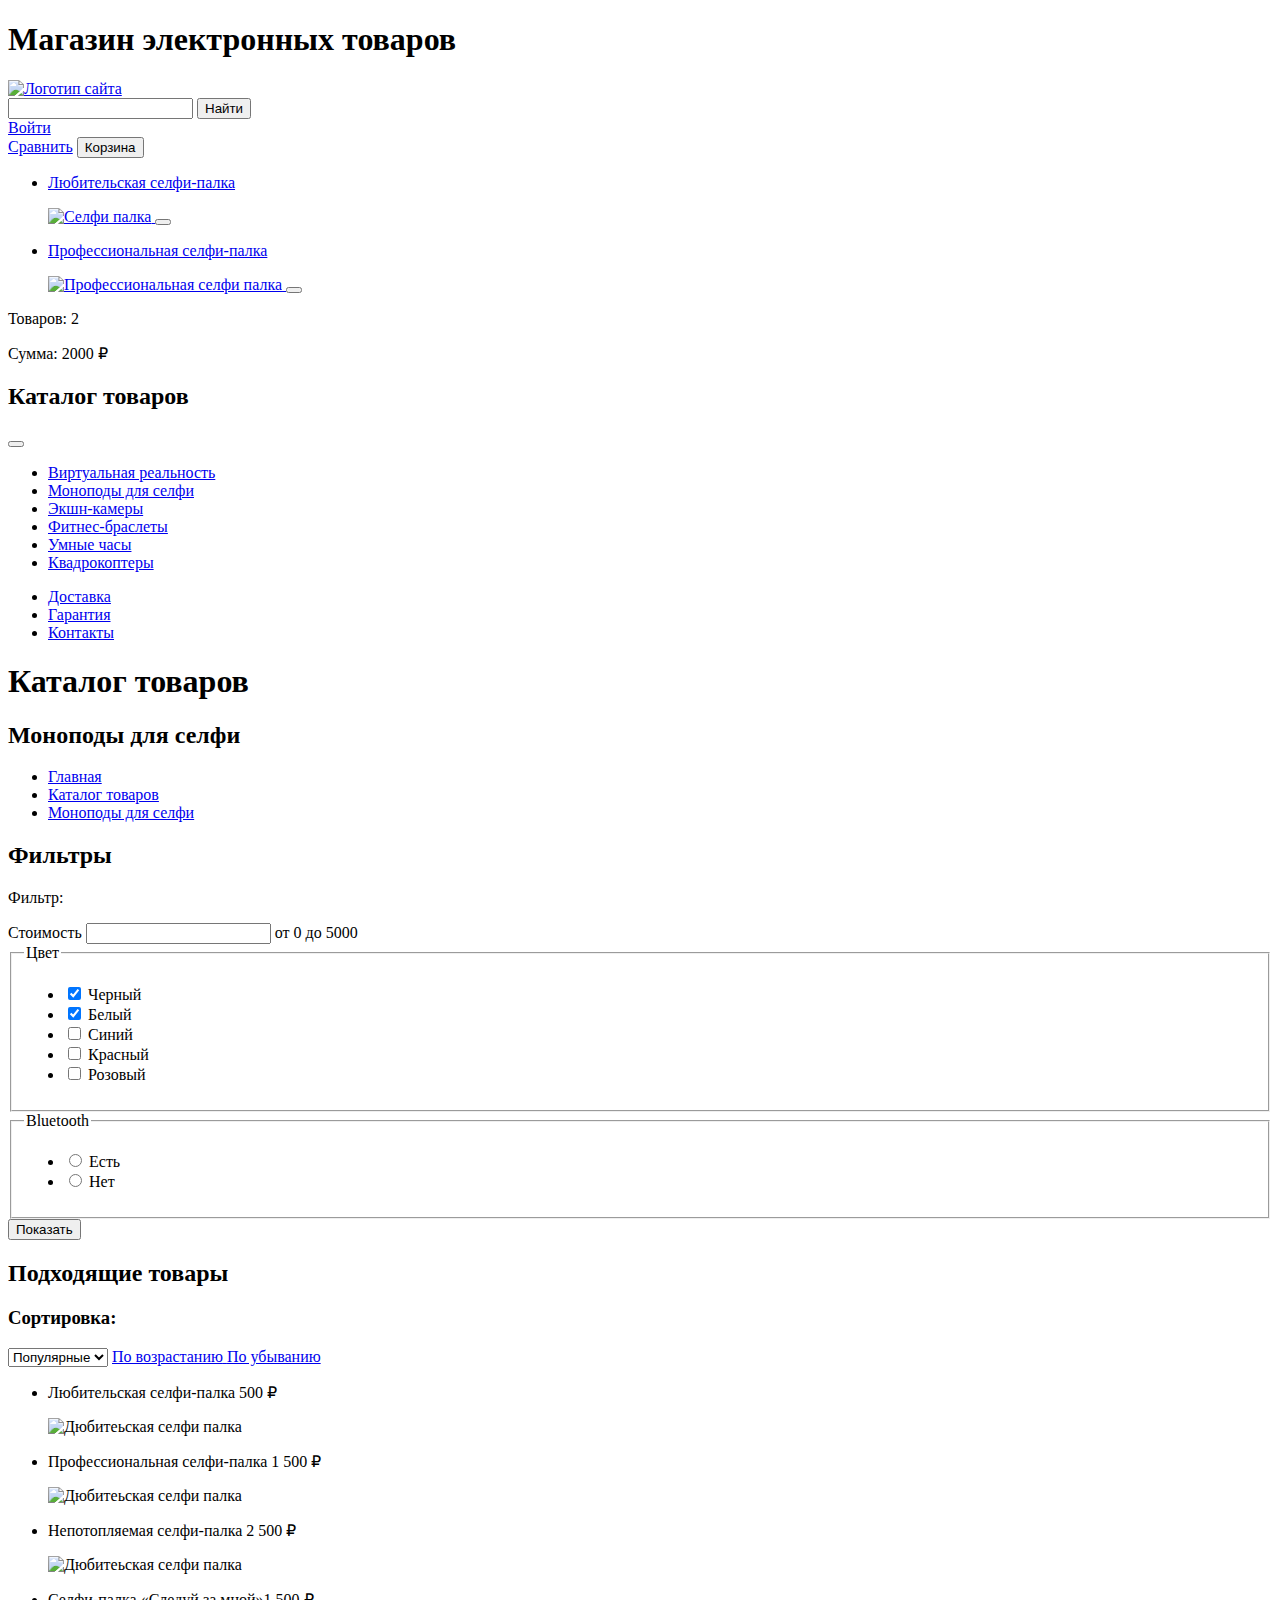
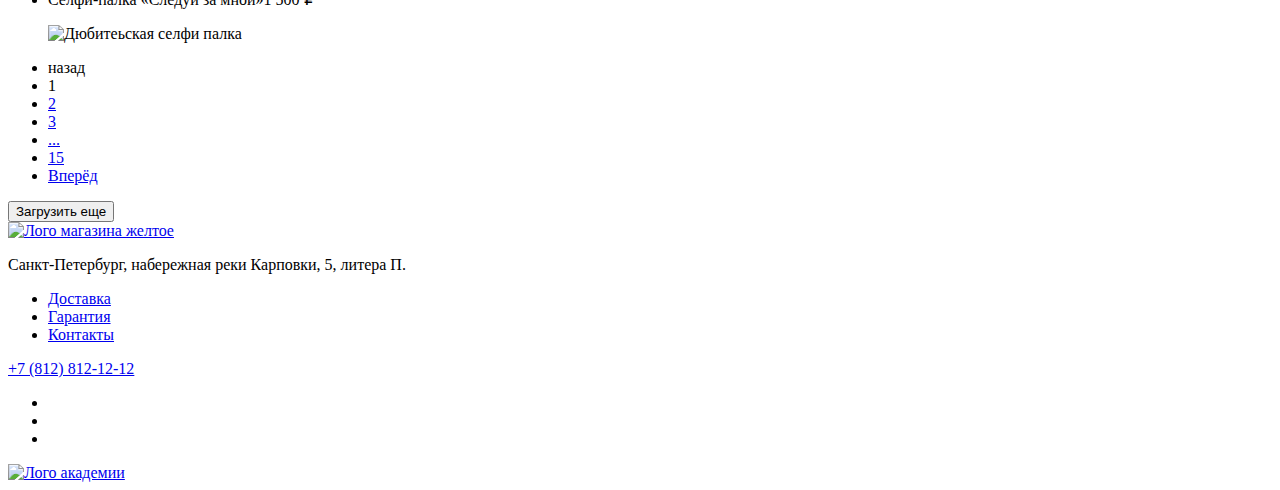
==== catalog.html @ 94eb9ad4 "разметил каталог" ====
<!DOCTYPE html>
<html lang="ru">

  <head>
    <meta charset="utf-8">
    <meta name="viewport" content="width=device-width, initial-scale=1">
    <title>HTML Academy: Девайс Каталог</title>
  </head>

  <body>
    <header class="page-header">
      <h1 class="visually-hidden">Магазин электронных товаров</h1>
      <nav class="navigation">
        <a href="#" class="navigation__link-logo">
          <img src="#" alt="Логотип сайта">
        </a>
        <div class="navigation__account">
          <form action="https://echo.htmlacademy.ru" role="search" method="get" class="navigation__account-form">
            <input type="search" name="site-search" class="navigation__account-form-input">
            <button type="submit" class="navigation__account-form-search">Найти</button>
          </form>
          <a href="#" class="navigation__account-enter">Войти</a>
          <div class="navigation__account-link-wrapper">
            <a href="#" class="navigation__account-link">Сравнить</a>
            <button type="button" class="navigation__account-button navigation__account-button--cart">Корзина</button>
            <div class="cart-modal">
              <ul class="cart-modal__product-list">
                <li class="cart-modal__product-list-item">
                  <a href="#" class="cart-modal__product-link">
                    <p class="cart-modal__product-name">Любительская селфи-палка</p>
                    <img src="#" alt="Селфи палка">
                  </a>
                  <button type="button" class="cart-modal__close-button" aria-label="Закрытие корзины"></button>
                </li>
                <li class="cart-modal__product-list-item">
                  <a href="#" class="cart-modal__product-link">
                    <p class="cart-modal__product-name">Профессиональная селфи-палка</p>
                    <img src="#" alt="Профессиональная селфи палка">
                  </a>
                  <button type="button" class="cart-modal__close-button" aria-label="Убрать товар"></button>
                </li>
              </ul>
              <div class="cart-modal__price-wrapper">
                <p class="cart-modal__price-text">Товаров: 2</p>
                <p class="cart-modal__price-text">Сумма: 2000 ₽</p>
              </div>
            </div>
          </div>
        </div>
        <div class="navigation__product">
          <div class="navigation__product-catalog-wrapper">
            <h2 class="navigation__title">Каталог товаров</h2>
            <button type="button" aria-label="Открыть каталог"></button>
            <ul class="navigation__categories-list">
              <li class="navigation__categories-item">
                <a href="#" class="navigation__categories-link">
                  Виртуальная реальность
                </a>
              </li>
              <li class="navigation__categories-item">
                <a href="#" class="navigation__categories-link">
                  Моноподы для cелфи
                </a>
              </li>
              <li class="navigation__categories-item">
                <a href="#" class="navigation__categories-link">
                  Экшн-камеры
                </a>
              </li>
              <li class="navigation__categories-item">
                <a href="#" class="navigation__categories-link">
                  Фитнес-браслеты
                </a>
              </li>
              <li class="navigation__categories-item">
                <a href="#" class="navigation__categories-link">
                  Умные часы
                </a>
              </li>
              <li class="navigation__categories-item">
                <a href="#" class="navigation__categories-link">
                  Квадрокоптеры
                </a>
              </li>
            </ul>
          </div>
          <ul class="navigation__product-list">
            <li class="navigation__product-list-item">
              <a href="#">Доставка</a>
            </li>
            <li class="navigation__product-list-item">
              <a href="#">Гарантия</a>
            </li>
            <li class="navigation__product-list-item">
              <a href="#">Контакты</a>
            </li>
          </ul>
        </div>
      </nav>
    </header>

    <main class="catalog-main">
      <h1 class="visually-hidden">Каталог товаров</h1>
      <header class="catalog-header">
        <h2 class="catalog-header__title">Моноподы для селфи</h2>
        <ul class="breadcrumbs">
          <li class="breadcrumbs__item">
            <a href="#" class="breadcrumbs__link">Главная</a>
          </li>
          <li class="breadcrumbs__item">
            <a href="#" class="breadcrumbs__link">Каталог товаров</a>
          </li>
          <li class="breadcrumbs__item">
            <a href="#" class="breadcrumbs__link"> Моноподы для селфи</a>
          </li>
        </ul>
      </header>
      <section class="filters">
        <h2 class="visually-hidden">Фильтры</h2>
        <p class="catalog__text-bold">Фильтр:</p>
        <form action="https://echo.htmlacademy.ru/" method="get" class="filters-form">
          <!--Здесь будет бегунок-->
          <label class="filters__title">
            Стоимость
            <input type="text" name="cost" class="filters__cost-scale">
            от 0 до 5000
          </label>
          <fieldset class="filters__fieldset">
            <legend class="filters__title">Цвет</legend>
            <ul class="filters__color-list">
              <li class="filters__colors-item">
                <label class="filters__checkbox-label">
                  <input type="checkbox" name="black" class="filters__checkbox-input" checked>
                  Черный
                </label>
              </li>
              <li class="filters__colors-item">
                <label class="filters__checkbox-label">
                  <input type="checkbox" name="white" class="filters__checkbox-input" checked>
                  Белый
                </label>
              </li>
              <li class="filters__colors-item">
                <label class="filters__checkbox-label">
                  <input type="checkbox" name="blue" class="filters__checkbox-input">
                  Синий
                </label>
              </li>
              <li class="filters__colors-item">
                <label class="filters__checkbox-label">
                  <input type="checkbox" name="red" class="filters__checkbox-input">
                  Красный
                </label>
              </li>
              <li class="filters__colors-item">
                <label class="filters__checkbox-label">
                  <input type="checkbox" name="pink" class="filters__checkbox-input">
                  Розовый
                </label>
              </li>
            </ul>
          </fieldset>
          <fieldset class="filters__fieldset">
            <legend class="filters__title">Bluetooth</legend>
            <ul class="filters__radio-list">
              <li class="filters__radio-item">
                <label class="radio__label">
                  <input type="radio" name="bluetooth" class="filters__radio-input">
                  Есть
                </label>
              </li>
              <li class="filters__radio-item">
                <label class="radio__label">
                  <input type="radio" name="bluetooth" class="filters__radio-input">
                  Нет
                </label>
              </li>
            </ul>
          </fieldset>
          <button type="submit" class="text text--line-through">Показать</button>
        </form>
      </section>
      <section class="catalog-items">
        <h2 class="visually-hidden">Подходящие товары</h2>
        <header class="sort">
          <h3 class="catalog__text-bold">Сортировка:</h3>
          <select class="sort__select" aria-label="Сортировка по параметру">
            <option value="popular" class="sort__value">Популярные</option>
          </select>
          <a href="#" class="sort__button">
            <span class="visually-hidden">По возрастанию</span>
          </a>
          <a href="#" class="sort__button">
            <span class="visually-hidden">По убыванию</span>
          </a>
        </header>
        <div class="shop-items">
          <ul class="shop-items__list">
            <li class="shop-items__card">
              <p class="shop-items__card-title">Любительская селфи-палка <span class="shop-items__card-cost">500 ₽</span></p>
              <img src="#" class="shop-items__card-img" alt="Дюбитеьская селфи палка">
            </li>
            <li class="shop-items__card">
              <p class="shop-items__card-title">Профессиональная селфи-палка <span class="shop-items__card-cost">1 500 ₽</span></p>
              <img src="#" class="shop-items__card-img" alt="Дюбитеьская селфи палка">
            </li>
            <li class="shop-items__card">
              <p class="shop-items__card-title">Непотопляемая селфи-палка <span class="shop-items__card-cost">2 500 ₽</span></p>
              <img src="#" class="shop-items__card-img" alt="Дюбитеьская селфи палка">
            </li>
            <li class="shop-items__card">
              <p class="shop-items__card-title">Селфи-палка «Следуй за мной»<span class="shop-items__card-cost">1 500 ₽</span></p>
              <img src="#" class="shop-items__card-img" alt="Дюбитеьская селфи палка">
            </li>
          </ul>
          <ul class="pagination">
            <li class="pagination-item">
              <a class="pagination-link pagination-prev pagination-disabled">
                <span class="visually-hidden">назад</span>
              </a>
            </li>
            <li class="pagination-item">
              <a class="pagination-link pagination-current">1</a>
            </li>
            <li class="pagination-item">
              <a class="pagination-link" href="#">2</a>
            </li>
            <li class="pagination-item">
              <a class="pagination-link" href="#">3</a>
            </li>
            <li class="pagination-item">
              <a class="pagination-link" href="#">...</a>
            </li>
            <li class="pagination-item">
              <a class="pagination-link" href="#">15</a>
            </li>
            <li class="pagination-item">
              <a class="pagination-link pagination-next" href="#">
                <span class="visually-hidden">Вперёд</span>
              </a>
            </li>
          </ul>
          <button type="shop-items__button">Загрузить еще</button>
        </div>
      </section>
    </main>

    <footer class="page-footer">
      <a href="#" class="page-footer__logo-link">
        <img src="#" width="145" height="36" alt="Лого магазина желтое">
      </a>
      <p class="page-footer__text">Санкт-Петербург, набережная реки Карповки, 5, литера П.</p>
      <ul class="page-footer__features-list">
        <li class="page-footer__features-list-item">
          <a href="#" class="page-footer__features-list-link">Доставка</a>
        </li>
        <li class="page-footer__features-list-item">
          <a href="#" class="page-footer__features-list-link">Гарантия</a>
        </li>
        <li class="page-footer__features-list-item">
          <a href="#" class="page-footer__features-list-link">Контакты</a>
        </li>
      </ul>
      <a href="tel:+78128121212" class="page-footer__phone-number">+7 (812) 812-12-12</a>
      <div class="page-footer__wrapper">
        <ul class="socials-list">
          <li class="socials-list__item">
            <a href="#" class="socials-list__link" aria-label="Ссылка Телеграм">
            </a>
          </li>
          <li class="socials-list__item">
            <a href="#" class="socials-list__link" aria-label="Ссылка Твиттер">
            </a>
          </li>
          <li class="socials-list__item">
            <a href="#" class="socials-list__link" aria-label="Ссылка Ютьюб">
            </a>
          </li>
        </ul>
        <a href="#" class="page-footer__academy-link">
          <img src="#" width="115" height="33" alt="Лого академии">
        </a>
      </div>
    </footer>
  </body>

</html>
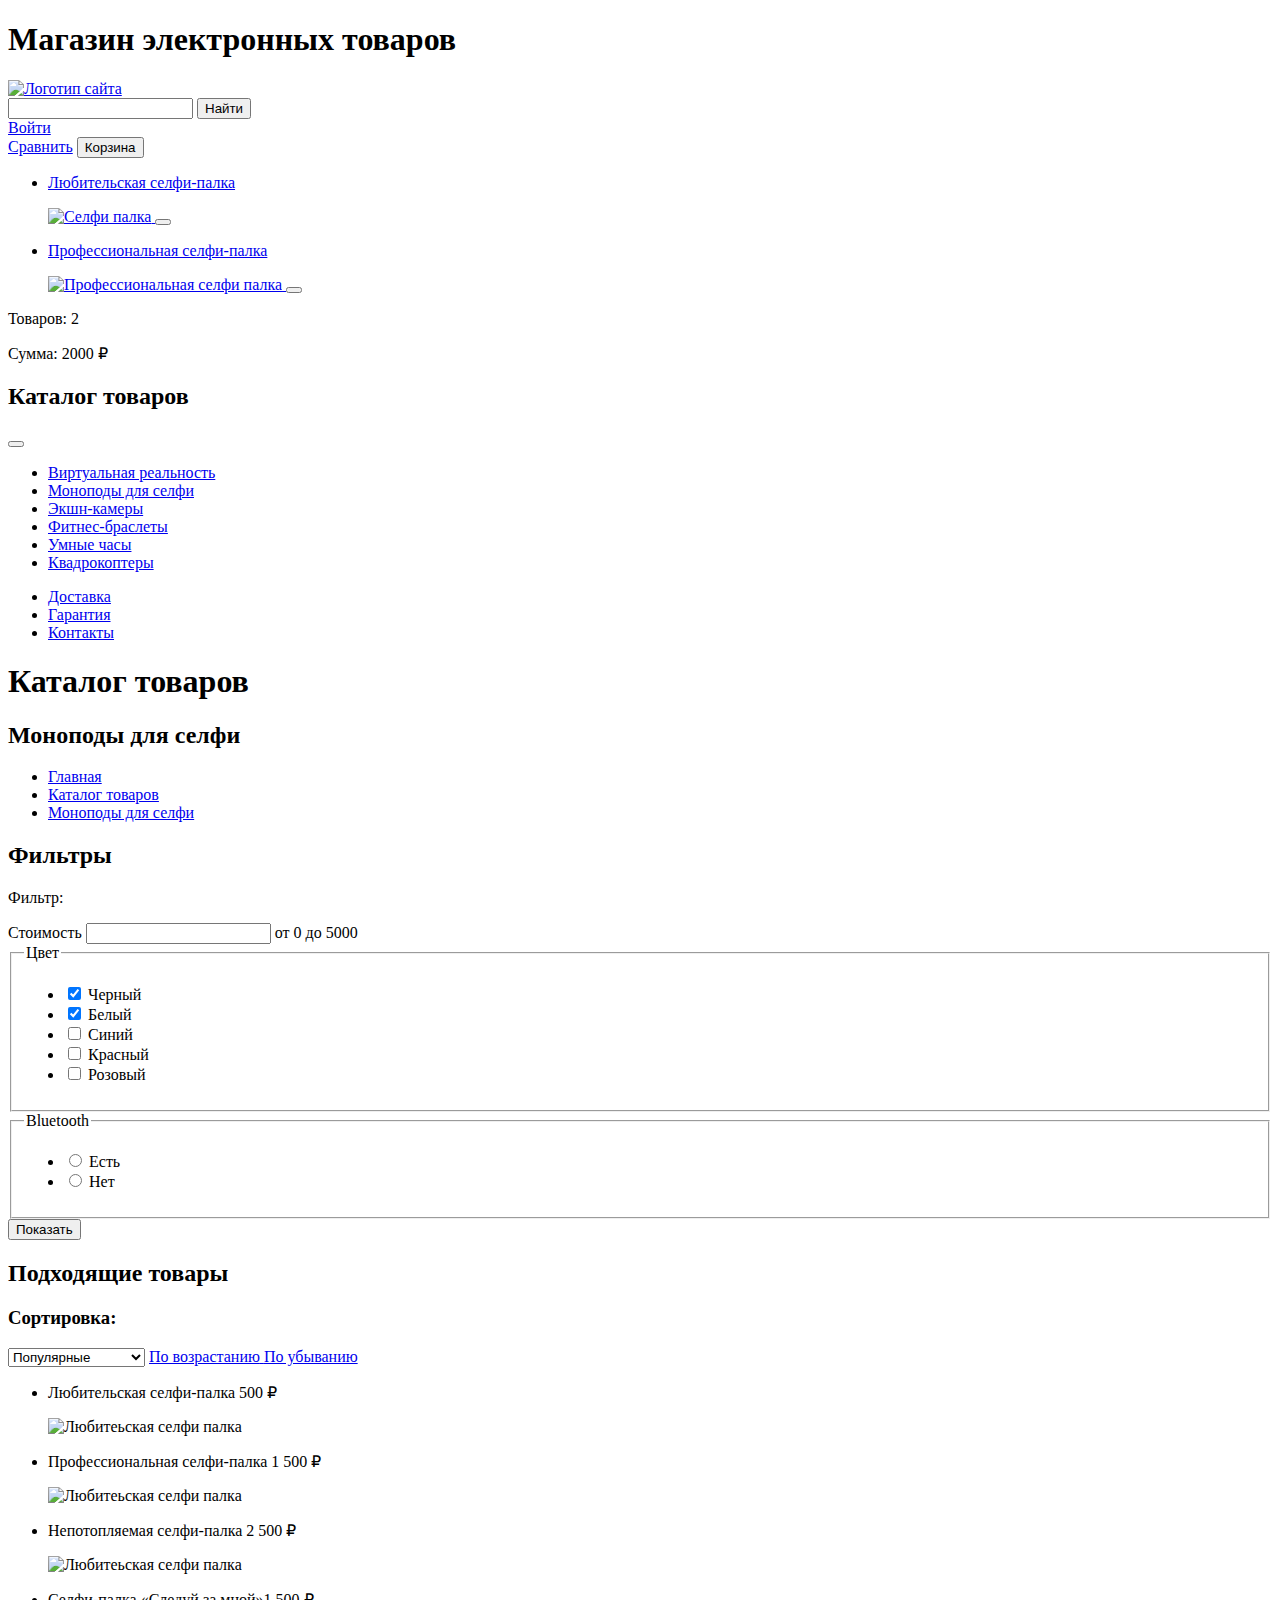
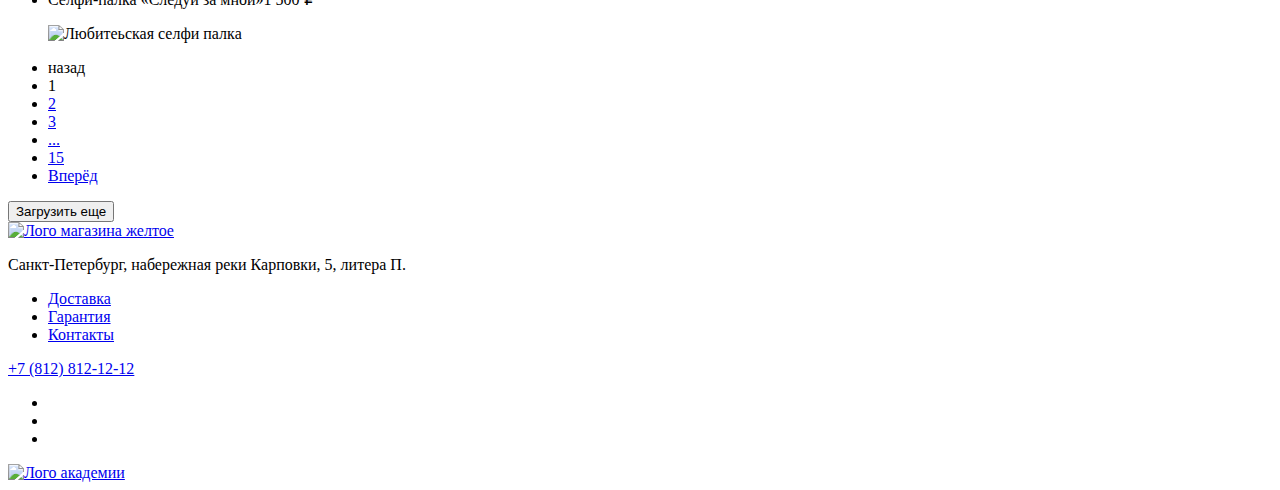
==== commit c1d630b7: "Правки разметки" ====
--- a/catalog.html
+++ b/catalog.html
@@ -115,10 +115,10 @@
           </li>
         </ul>
       </header>
-      <section class="filters">
+      <section class="differences">
         <h2 class="visually-hidden">Фильтры</h2>
-        <p class="catalog__text-bold">Фильтр:</p>
-        <form action="https://echo.htmlacademy.ru/" method="get" class="filters-form">
+        <p class="text text--bold">Фильтр:</p>
+        <form action="https://echo.htmlacademy.ru/" method="get" class="filters">
           <!--Здесь будет бегунок-->
           <label class="filters__title">
             Стоимость
@@ -129,31 +129,31 @@
             <legend class="filters__title">Цвет</legend>
             <ul class="filters__color-list">
               <li class="filters__colors-item">
-                <label class="filters__checkbox-label">
+                <label class="filters__label filters__label--checkbox">
                   <input type="checkbox" name="black" class="filters__checkbox-input" checked>
                   Черный
                 </label>
               </li>
               <li class="filters__colors-item">
-                <label class="filters__checkbox-label">
+                <label class="filters__label filters__label--checkbox">
                   <input type="checkbox" name="white" class="filters__checkbox-input" checked>
                   Белый
                 </label>
               </li>
               <li class="filters__colors-item">
-                <label class="filters__checkbox-label">
+                <label class="filters__label filters__label--checkbox">
                   <input type="checkbox" name="blue" class="filters__checkbox-input">
                   Синий
                 </label>
               </li>
               <li class="filters__colors-item">
-                <label class="filters__checkbox-label">
+                <label class="filters__label filters__label--checkbox">
                   <input type="checkbox" name="red" class="filters__checkbox-input">
                   Красный
                 </label>
               </li>
               <li class="filters__colors-item">
-                <label class="filters__checkbox-label">
+                <label class="filters__label filters__label--checkbox">
                   <input type="checkbox" name="pink" class="filters__checkbox-input">
                   Розовый
                 </label>
@@ -164,13 +164,13 @@
             <legend class="filters__title">Bluetooth</legend>
             <ul class="filters__radio-list">
               <li class="filters__radio-item">
-                <label class="radio__label">
+                <label class="filters__label filters__label--radio">
                   <input type="radio" name="bluetooth" class="filters__radio-input">
                   Есть
                 </label>
               </li>
               <li class="filters__radio-item">
-                <label class="radio__label">
+                <label class="filters__label filters__label--radio">
                   <input type="radio" name="bluetooth" class="filters__radio-input">
                   Нет
                 </label>
@@ -183,9 +183,11 @@
       <section class="catalog-items">
         <h2 class="visually-hidden">Подходящие товары</h2>
         <header class="sort">
-          <h3 class="catalog__text-bold">Сортировка:</h3>
+          <h3 class="text text--bold">Сортировка:</h3>
           <select class="sort__select" aria-label="Сортировка по параметру">
             <option value="popular" class="sort__value">Популярные</option>
+            <option value="cheap_first" class="sort__value">Сначала дешёвые</option>
+            <option value="expensive_first" class="sort__value">Сначала дорогие</option>
           </select>
           <a href="#" class="sort__button">
             <span class="visually-hidden">По возрастанию</span>
@@ -198,19 +200,19 @@
           <ul class="shop-items__list">
             <li class="shop-items__card">
               <p class="shop-items__card-title">Любительская селфи-палка <span class="shop-items__card-cost">500 ₽</span></p>
-              <img src="#" class="shop-items__card-img" alt="Дюбитеьская селфи палка">
+              <img src="#" class="shop-items__card-img" alt="Любитеьская селфи палка">
             </li>
             <li class="shop-items__card">
               <p class="shop-items__card-title">Профессиональная селфи-палка <span class="shop-items__card-cost">1 500 ₽</span></p>
-              <img src="#" class="shop-items__card-img" alt="Дюбитеьская селфи палка">
+              <img src="#" class="shop-items__card-img" alt="Любитеьская селфи палка">
             </li>
             <li class="shop-items__card">
               <p class="shop-items__card-title">Непотопляемая селфи-палка <span class="shop-items__card-cost">2 500 ₽</span></p>
-              <img src="#" class="shop-items__card-img" alt="Дюбитеьская селфи палка">
+              <img src="#" class="shop-items__card-img" alt="Любитеьская селфи палка">
             </li>
             <li class="shop-items__card">
               <p class="shop-items__card-title">Селфи-палка «Следуй за мной»<span class="shop-items__card-cost">1 500 ₽</span></p>
-              <img src="#" class="shop-items__card-img" alt="Дюбитеьская селфи палка">
+              <img src="#" class="shop-items__card-img" alt="Любитеьская селфи палка">
             </li>
           </ul>
           <ul class="pagination">
@@ -240,7 +242,7 @@
               </a>
             </li>
           </ul>
-          <button type="shop-items__button">Загрузить еще</button>
+          <button type="button" class="shop-items__button">Загрузить еще</button>
         </div>
       </section>
     </main>
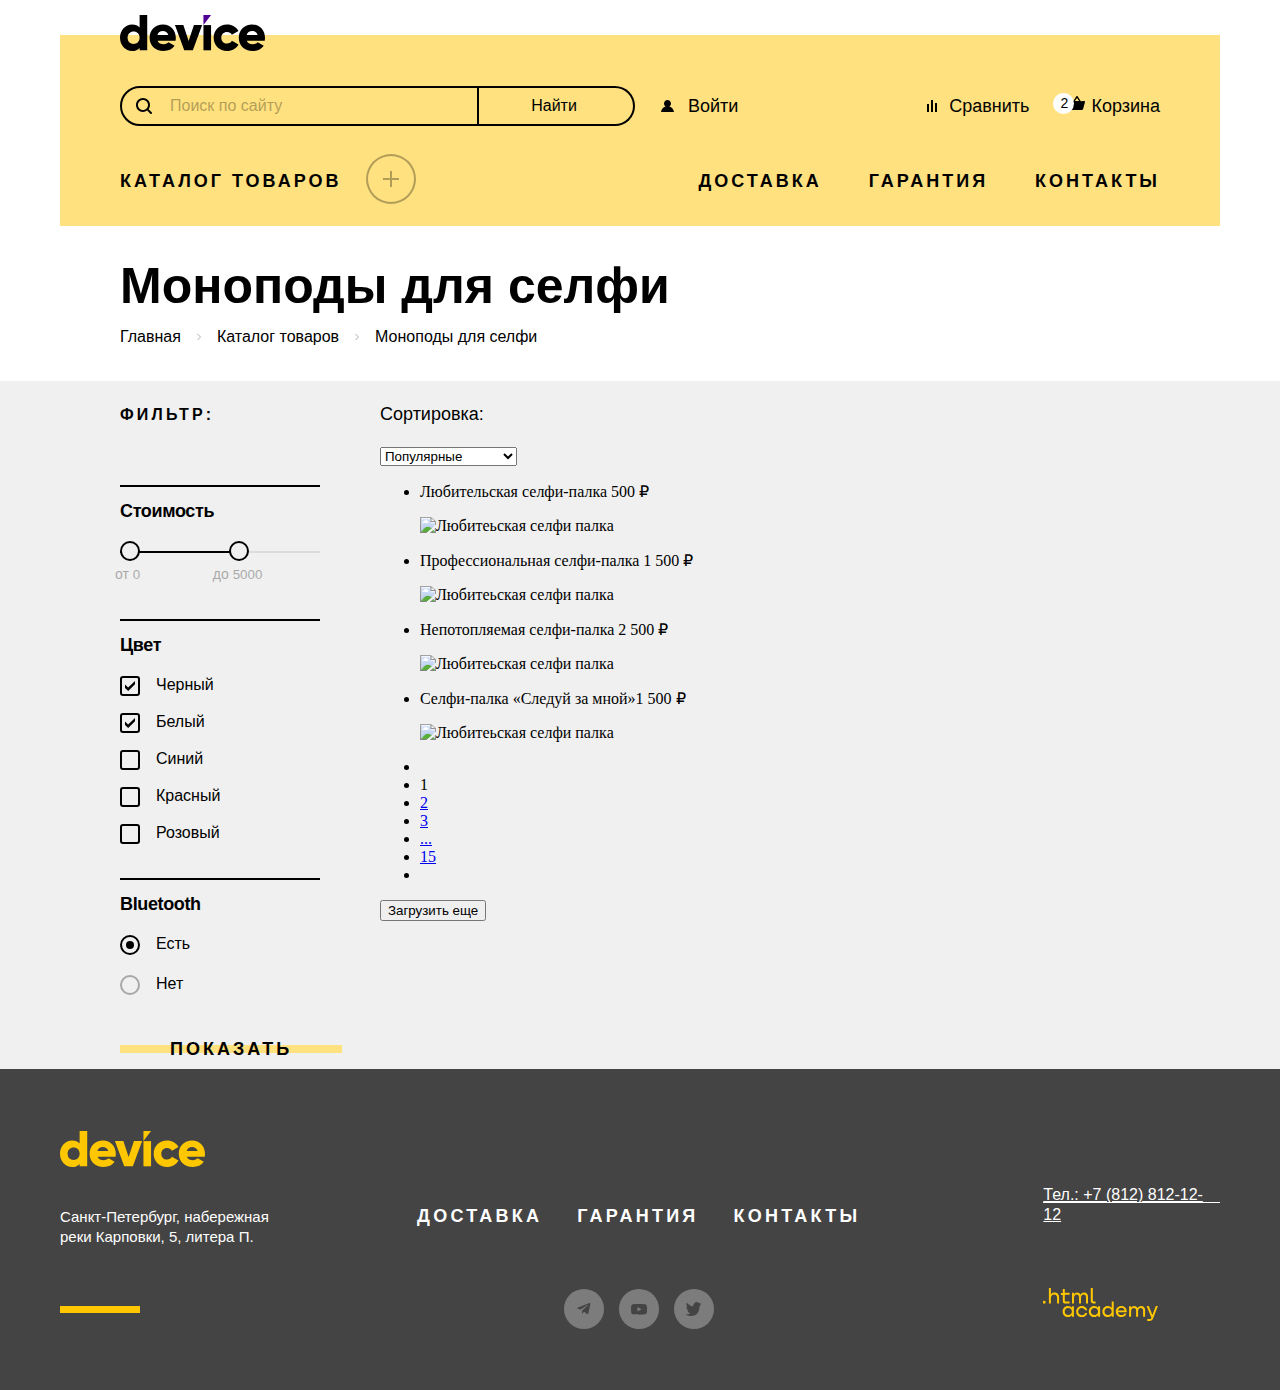
==== commit 1f497601: "Стилизация каталога" ====
--- a/catalog.html
+++ b/catalog.html
@@ -4,83 +4,100 @@
   <head>
     <meta charset="utf-8">
     <meta name="viewport" content="width=device-width, initial-scale=1">
+    <link rel="stylesheet" href="styles/styles.css">
     <title>HTML Academy: Девайс Каталог</title>
   </head>
 
   <body>
-    <header class="page-header">
+    <header class="page-header page-header--catalog container">
       <h1 class="visually-hidden">Магазин электронных товаров</h1>
       <nav class="navigation">
         <a href="#" class="navigation__link-logo">
-          <img src="#" alt="Логотип сайта">
+          <img src="img/logo-main.svg" width="145" height="36" alt="Логотип сайта">
         </a>
         <div class="navigation__account">
           <form action="https://echo.htmlacademy.ru" role="search" method="get" class="navigation__account-form">
-            <input type="search" name="site-search" class="navigation__account-form-input">
+            <input type="search" name="site-search" class="navigation__account-form-input" placeholder="Поиск по сайту"
+              required>
             <button type="submit" class="navigation__account-form-search">Найти</button>
           </form>
           <a href="#" class="navigation__account-enter">Войти</a>
           <div class="navigation__account-link-wrapper">
             <a href="#" class="navigation__account-link">Сравнить</a>
-            <button type="button" class="navigation__account-button navigation__account-button--cart">Корзина</button>
+            <button type="button" class="navigation__account-button-cart"><span
+                class="navigation__account-button-cart-count">2</span> Корзина</button>
             <div class="cart-modal">
               <ul class="cart-modal__product-list">
                 <li class="cart-modal__product-list-item">
                   <a href="#" class="cart-modal__product-link">
                     <p class="cart-modal__product-name">Любительская селфи-палка</p>
-                    <img src="#" alt="Селфи палка">
+                    <img src="img/cart-stick-amateur.png" width="39" height="43" alt="Любительская селфи палка">
                   </a>
-                  <button type="button" class="cart-modal__close-button" aria-label="Закрытие корзины"></button>
+                  <button type="button" class="close-button" aria-label="Закрытие корзины"></button>
                 </li>
                 <li class="cart-modal__product-list-item">
                   <a href="#" class="cart-modal__product-link">
                     <p class="cart-modal__product-name">Профессиональная селфи-палка</p>
-                    <img src="#" alt="Профессиональная селфи палка">
+                    <img src="img/cart-stick-profi.png" width="39" height="43" alt="Профессиональная селфи палка">
                   </a>
-                  <button type="button" class="cart-modal__close-button" aria-label="Убрать товар"></button>
+                  <button type="button" class="close-button" aria-label="Убрать товар"></button>
                 </li>
               </ul>
               <div class="cart-modal__price-wrapper">
                 <p class="cart-modal__price-text">Товаров: 2</p>
                 <p class="cart-modal__price-text">Сумма: 2000 ₽</p>
               </div>
+              <a href="#" class="cart-modal__open-cart-button">Открыть корзину</a>
             </div>
           </div>
         </div>
         <div class="navigation__product">
           <div class="navigation__product-catalog-wrapper">
-            <h2 class="navigation__title">Каталог товаров</h2>
-            <button type="button" aria-label="Открыть каталог"></button>
+            <!--Прописать состояние по ховеру-->
+            <h2 class="navigation__title">Каталог товаров <button type="button" class="navigation__button-open"
+                aria-label="Открыть каталог"></button></h2>
             <ul class="navigation__categories-list">
-              <li class="navigation__categories-item">
-                <a href="#" class="navigation__categories-link">
-                  Виртуальная реальность
-                </a>
+              <li>
+                <ul class="navigation__categories-list-wrapper">
+                  <li class="navigation__categories-item">
+                    <a href="#" class="navigation__categories-link">
+                      Виртуальная реальность
+                    </a>
+                  </li>
+                  <li class="navigation__categories-item">
+                    <a href="#" class="navigation__categories-link">
+                      Моноподы для cелфи
+                    </a>
+                  </li>
+                  <li class="navigation__categories-item">
+                    <a href="#" class="navigation__categories-link">
+                      Экшн-камеры
+                    </a>
+                  </li>
+                </ul>
               </li>
-              <li class="navigation__categories-item">
-                <a href="#" class="navigation__categories-link">
-                  Моноподы для cелфи
-                </a>
+              <li>
+                <ul class="navigation__categories-list-wrapper">
+                  <li class="navigation__categories-item">
+                    <a href="#" class="navigation__categories-link">
+                      Фитнес-браслеты
+                    </a>
+                  </li>
+                  <li class="navigation__categories-item">
+                    <a href="#" class="navigation__categories-link">
+                      Умные часы
+                    </a>
+                  </li>
+                </ul>
               </li>
-              <li class="navigation__categories-item">
-                <a href="#" class="navigation__categories-link">
-                  Экшн-камеры
-                </a>
-              </li>
-              <li class="navigation__categories-item">
-                <a href="#" class="navigation__categories-link">
-                  Фитнес-браслеты
-                </a>
-              </li>
-              <li class="navigation__categories-item">
-                <a href="#" class="navigation__categories-link">
-                  Умные часы
-                </a>
-              </li>
-              <li class="navigation__categories-item">
-                <a href="#" class="navigation__categories-link">
-                  Квадрокоптеры
-                </a>
+              <li>
+                <ul class="navigation__categories-list-wrapper">
+                  <li class="navigation__categories-item">
+                    <a href="#" class="navigation__categories-link">
+                      Квадрокоптеры
+                    </a>
+                  </li>
+                </ul>
               </li>
             </ul>
           </div>
@@ -101,8 +118,8 @@
 
     <main class="catalog-main">
       <h1 class="visually-hidden">Каталог товаров</h1>
-      <header class="catalog-header">
-        <h2 class="catalog-header__title">Моноподы для селфи</h2>
+      <header class="catalog-header container">
+        <h2 class="title title--catalog">Моноподы для селфи</h2>
         <ul class="breadcrumbs">
           <li class="breadcrumbs__item">
             <a href="#" class="breadcrumbs__link">Главная</a>
@@ -115,173 +132,220 @@
           </li>
         </ul>
       </header>
-      <section class="differences">
-        <h2 class="visually-hidden">Фильтры</h2>
-        <p class="text text--bold">Фильтр:</p>
-        <form action="https://echo.htmlacademy.ru/" method="get" class="filters">
-          <!--Здесь будет бегунок-->
-          <label class="filters__title">
-            Стоимость
-            <input type="text" name="cost" class="filters__cost-scale">
-            от 0 до 5000
-          </label>
-          <fieldset class="filters__fieldset">
-            <legend class="filters__title">Цвет</legend>
-            <ul class="filters__color-list">
-              <li class="filters__colors-item">
-                <label class="filters__label filters__label--checkbox">
-                  <input type="checkbox" name="black" class="filters__checkbox-input" checked>
-                  Черный
-                </label>
-              </li>
-              <li class="filters__colors-item">
-                <label class="filters__label filters__label--checkbox">
-                  <input type="checkbox" name="white" class="filters__checkbox-input" checked>
-                  Белый
-                </label>
-              </li>
-              <li class="filters__colors-item">
-                <label class="filters__label filters__label--checkbox">
-                  <input type="checkbox" name="blue" class="filters__checkbox-input">
-                  Синий
-                </label>
-              </li>
-              <li class="filters__colors-item">
-                <label class="filters__label filters__label--checkbox">
-                  <input type="checkbox" name="red" class="filters__checkbox-input">
-                  Красный
-                </label>
-              </li>
-              <li class="filters__colors-item">
-                <label class="filters__label filters__label--checkbox">
-                  <input type="checkbox" name="pink" class="filters__checkbox-input">
-                  Розовый
-                </label>
-              </li>
-            </ul>
-          </fieldset>
-          <fieldset class="filters__fieldset">
-            <legend class="filters__title">Bluetooth</legend>
-            <ul class="filters__radio-list">
-              <li class="filters__radio-item">
-                <label class="filters__label filters__label--radio">
-                  <input type="radio" name="bluetooth" class="filters__radio-input">
-                  Есть
-                </label>
-              </li>
-              <li class="filters__radio-item">
-                <label class="filters__label filters__label--radio">
-                  <input type="radio" name="bluetooth" class="filters__radio-input">
-                  Нет
-                </label>
-              </li>
-            </ul>
-          </fieldset>
-          <button type="submit" class="text text--line-through">Показать</button>
-        </form>
-      </section>
-      <section class="catalog-items">
-        <h2 class="visually-hidden">Подходящие товары</h2>
-        <header class="sort">
-          <h3 class="text text--bold">Сортировка:</h3>
-          <select class="sort__select" aria-label="Сортировка по параметру">
-            <option value="popular" class="sort__value">Популярные</option>
-            <option value="cheap_first" class="sort__value">Сначала дешёвые</option>
-            <option value="expensive_first" class="sort__value">Сначала дорогие</option>
-          </select>
-          <a href="#" class="sort__button">
-            <span class="visually-hidden">По возрастанию</span>
+      <div class="catalog-main__wrapper-background">
+        <div class="catalog-main__wrapper-content container">
+          <section class="differences">
+            <h2 class="visually-hidden">Фильтры</h2>
+            <form action="https://echo.htmlacademy.ru/" method="get" class="filters">
+              <p class="filters__title-main">Фильтр:</p>
+              <div class="filters__fieldset-wrapper">
+                <fieldset class="filters__fieldset">
+                  <legend class="filters__title filters__title--range-scale">Стоимость</legend>
+                  <div class="range">
+                    <div class="range__scale">
+                      <div class="range__bar">
+                        <button class="range__toggle range__toggle--min">
+                          <span class="visually-hidden">Изменить минимальную цену.</span>
+                        </button>
+                        <button class="range__toggle range__toggle--max">
+                          <span class="visually-hidden">Изменить максимальную цену.</span>
+                        </button>
+                      </div>
+                    </div>
+                    <div class="range__wrapper-inputs">
+                      <label class="range__label">
+                        от <input class="range__input" type="number" value="0" name="min-price">
+                      </label>
+                      <label class="range__label">
+                        до <input class="range__input" type="number" value="5000" name="max-price">
+                      </label>
+                    </div>
+                  </div>
+                </fieldset>
+              </div>
+              <div class="filters__fieldset-wrapper">
+                <fieldset class="filters__fieldset">
+                  <legend class="filters__title">Цвет</legend>
+                  <ul class="filters__color-list">
+                    <li class="filters__colors-item">
+                      <label class="filters__label filters__label--checkbox">
+                        <input type="checkbox" name="black" class="filters__checkbox-input visually-hidden" checked>
+                        Черный
+                        <span class="filters__checkbox-mark"></span>
+                      </label>
+                    </li>
+                    <li class="filters__colors-item">
+                      <label class="filters__label filters__label--checkbox">
+                        <input type="checkbox" name="white" class="filters__checkbox-input visually-hidden" checked>
+                        Белый
+                        <span class="filters__checkbox-mark"></span>
+                      </label>
+                    </li>
+                    <li class="filters__colors-item">
+                      <label class="filters__label filters__label--checkbox">
+                        <input type="checkbox" name="blue" class="filters__checkbox-input visually-hidden">
+                        Синий
+                        <span class="filters__checkbox-mark"></span>
+                      </label>
+                    </li>
+                    <li class="filters__colors-item">
+                      <label class="filters__label filters__label--checkbox">
+                        <input type="checkbox" name="red" class="filters__checkbox-input visually-hidden">
+                        Красный
+                        <span class="filters__checkbox-mark"></span>
+                      </label>
+                    </li>
+                    <li class="filters__colors-item">
+                      <label class="filters__label filters__label--checkbox">
+                        <input type="checkbox" name="pink" class="filters__checkbox-input visually-hidden">
+                        Розовый
+                        <span class="filters__checkbox-mark"></span>
+                      </label>
+                    </li>
+                  </ul>
+                </fieldset>
+              </div>
+              <div class="filters__fieldset-wrapper">
+                <fieldset class="filters__fieldset">
+                  <legend class="filters__title">Bluetooth</legend>
+                  <ul class="filters__radio-list">
+                    <li class="filters__radio-item">
+                      <label class="filters__label filters__label--radio">
+                        <input type="radio" name="bluetooth" class="filters__radio-input visually-hidden" checked>
+                        Есть
+                        <span class="filters__radio-mark"></span>
+                      </label>
+                    </li>
+                    <li class="filters__radio-item">
+                      <label class="filters__label filters__label--radio">
+                        <input type="radio" name="bluetooth" class="filters__radio-input visually-hidden">
+                        Нет
+                        <span class="filters__radio-mark"></span>
+                      </label>
+                    </li>
+                  </ul>
+                </fieldset>
+              </div>
+            </form>
+            <button type="submit" class="button-line button-line--catalog-filters">Показать</button>
+          </section>
+          <section class="catalog-items">
+            <h2 class="visually-hidden">Подходящие товары</h2>
+            <header class="sort">
+              <h3 class="text text--bold">Сортировка:</h3>
+              <select class="sort__select" aria-label="Сортировка по параметру">
+                <option value="popular" class="sort__value">Популярные</option>
+                <option value="cheap_first" class="sort__value">Сначала дешёвые</option>
+                <option value="expensive_first" class="sort__value">Сначала дорогие</option>
+              </select>
+              <a href="#" class="sort__button">
+                <span class="visually-hidden">По возрастанию</span>
+              </a>
+              <a href="#" class="sort__button">
+                <span class="visually-hidden">По убыванию</span>
+              </a>
+            </header>
+            <div class="shop-items">
+              <ul class="shop-items__list">
+                <li class="shop-items__card">
+                  <p class="shop-items__card-title">Любительская селфи-палка <span class="shop-items__card-cost">500
+                      ₽</span></p>
+                  <img src="#" class="shop-items__card-img" alt="Любитеьская селфи палка">
+                </li>
+                <li class="shop-items__card">
+                  <p class="shop-items__card-title">Профессиональная селфи-палка <span class="shop-items__card-cost">1
+                      500
+                      ₽</span></p>
+                  <img src="#" class="shop-items__card-img" alt="Любитеьская селфи палка">
+                </li>
+                <li class="shop-items__card">
+                  <p class="shop-items__card-title">Непотопляемая селфи-палка <span class="shop-items__card-cost">2 500
+                      ₽</span></p>
+                  <img src="#" class="shop-items__card-img" alt="Любитеьская селфи палка">
+                </li>
+                <li class="shop-items__card">
+                  <p class="shop-items__card-title">Селфи-палка «Следуй за мной»<span class="shop-items__card-cost">1
+                      500
+                      ₽</span></p>
+                  <img src="#" class="shop-items__card-img" alt="Любитеьская селфи палка">
+                </li>
+              </ul>
+              <ul class="pagination">
+                <li class="pagination-item">
+                  <a class="pagination-link pagination-prev pagination-disabled">
+                    <span class="visually-hidden">назад</span>
+                  </a>
+                </li>
+                <li class="pagination-item">
+                  <a class="pagination-link pagination-current">1</a>
+                </li>
+                <li class="pagination-item">
+                  <a class="pagination-link" href="#">2</a>
+                </li>
+                <li class="pagination-item">
+                  <a class="pagination-link" href="#">3</a>
+                </li>
+                <li class="pagination-item">
+                  <a class="pagination-link" href="#">...</a>
+                </li>
+                <li class="pagination-item">
+                  <a class="pagination-link" href="#">15</a>
+                </li>
+                <li class="pagination-item">
+                  <a class="pagination-link pagination-next" href="#">
+                    <span class="visually-hidden">Вперёд</span>
+                  </a>
+                </li>
+              </ul>
+              <button type="button" class="shop-items__button">Загрузить еще</button>
+            </div>
+          </section>
+        </div>
+      </div>
+
+    </main>
+
+    <footer class="page-footer">
+      <div class=" page-footer__wrapper container">
+        <div class="page-footer__wrapper-left">
+          <a href="#" class="page-footer__logo-link">
+            <img src="./img/logo-footer.svg" width="145" height="36" alt="Лого магазина желтое">
           </a>
-          <a href="#" class="sort__button">
-            <span class="visually-hidden">По убыванию</span>
+          <p class="page-footer__text">Санкт-Петербург, набережная реки Карповки, 5, литера П.</p>
+        </div>
+        <div class="page-footer__wrapper-center">
+          <ul class="page-footer__features-list">
+            <li class="page-footer__features-list-item">
+              <a href="#" class="page-footer__features-list-link">Доставка</a>
+            </li>
+            <li class="page-footer__features-list-item">
+              <a href="#" class="page-footer__features-list-link">Гарантия</a>
+            </li>
+            <li class="page-footer__features-list-item">
+              <a href="#" class="page-footer__features-list-link">Контакты</a>
+            </li>
+          </ul>
+          <ul class="socials-list">
+            <li class="socials-list__item">
+              <a href="#" class="socials-list__link socials-list__link--telegram" aria-label="Ссылка Телеграм">
+              </a>
+            </li>
+            <li class="socials-list__item">
+              <a href="#" class="socials-list__link socials-list__link--youtube" aria-label="Ссылка Ютьюб">
+              </a>
+            </li>
+            <li class="socials-list__item">
+              <a href="#" class="socials-list__link socials-list__link--twitter" aria-label="Ссылка Твиттер">
+              </a>
+            </li>
+          </ul>
+        </div>
+        <div class="page-footer__wrapper-right">
+          <a href="tel:+78128121212" class="page-footer__phone-number">Тел.: +7 (812) 812-12-12</a>
+          <a href="#" class="page-footer__academy-link">
+            <img src="img/academy-logo.svg" width="115" height="33" alt="Лого академии">
           </a>
-        </header>
-        <div class="shop-items">
-          <ul class="shop-items__list">
-            <li class="shop-items__card">
-              <p class="shop-items__card-title">Любительская селфи-палка <span class="shop-items__card-cost">500 ₽</span></p>
-              <img src="#" class="shop-items__card-img" alt="Любитеьская селфи палка">
-            </li>
-            <li class="shop-items__card">
-              <p class="shop-items__card-title">Профессиональная селфи-палка <span class="shop-items__card-cost">1 500 ₽</span></p>
-              <img src="#" class="shop-items__card-img" alt="Любитеьская селфи палка">
-            </li>
-            <li class="shop-items__card">
-              <p class="shop-items__card-title">Непотопляемая селфи-палка <span class="shop-items__card-cost">2 500 ₽</span></p>
-              <img src="#" class="shop-items__card-img" alt="Любитеьская селфи палка">
-            </li>
-            <li class="shop-items__card">
-              <p class="shop-items__card-title">Селфи-палка «Следуй за мной»<span class="shop-items__card-cost">1 500 ₽</span></p>
-              <img src="#" class="shop-items__card-img" alt="Любитеьская селфи палка">
-            </li>
-          </ul>
-          <ul class="pagination">
-            <li class="pagination-item">
-              <a class="pagination-link pagination-prev pagination-disabled">
-                <span class="visually-hidden">назад</span>
-              </a>
-            </li>
-            <li class="pagination-item">
-              <a class="pagination-link pagination-current">1</a>
-            </li>
-            <li class="pagination-item">
-              <a class="pagination-link" href="#">2</a>
-            </li>
-            <li class="pagination-item">
-              <a class="pagination-link" href="#">3</a>
-            </li>
-            <li class="pagination-item">
-              <a class="pagination-link" href="#">...</a>
-            </li>
-            <li class="pagination-item">
-              <a class="pagination-link" href="#">15</a>
-            </li>
-            <li class="pagination-item">
-              <a class="pagination-link pagination-next" href="#">
-                <span class="visually-hidden">Вперёд</span>
-              </a>
-            </li>
-          </ul>
-          <button type="button" class="shop-items__button">Загрузить еще</button>
-        </div>
-      </section>
-    </main>
-
-    <footer class="page-footer">
-      <a href="#" class="page-footer__logo-link">
-        <img src="#" width="145" height="36" alt="Лого магазина желтое">
-      </a>
-      <p class="page-footer__text">Санкт-Петербург, набережная реки Карповки, 5, литера П.</p>
-      <ul class="page-footer__features-list">
-        <li class="page-footer__features-list-item">
-          <a href="#" class="page-footer__features-list-link">Доставка</a>
-        </li>
-        <li class="page-footer__features-list-item">
-          <a href="#" class="page-footer__features-list-link">Гарантия</a>
-        </li>
-        <li class="page-footer__features-list-item">
-          <a href="#" class="page-footer__features-list-link">Контакты</a>
-        </li>
-      </ul>
-      <a href="tel:+78128121212" class="page-footer__phone-number">+7 (812) 812-12-12</a>
-      <div class="page-footer__wrapper">
-        <ul class="socials-list">
-          <li class="socials-list__item">
-            <a href="#" class="socials-list__link" aria-label="Ссылка Телеграм">
-            </a>
-          </li>
-          <li class="socials-list__item">
-            <a href="#" class="socials-list__link" aria-label="Ссылка Твиттер">
-            </a>
-          </li>
-          <li class="socials-list__item">
-            <a href="#" class="socials-list__link" aria-label="Ссылка Ютьюб">
-            </a>
-          </li>
-        </ul>
-        <a href="#" class="page-footer__academy-link">
-          <img src="#" width="115" height="33" alt="Лого академии">
-        </a>
+        </div>
       </div>
     </footer>
   </body>
--- a/styles/styles.css
+++ b/styles/styles.css
@@ -0,0 +1,1728 @@
+@font-face {
+  font-family: "Rubik";
+  font-style: normal;
+  font-weight: 400;
+  font-display: swap;
+  src: url(../fonts/rubik/rubik-400.woff2);
+}
+
+@font-face {
+  font-family: "Rubik";
+  font-style: normal;
+  font-weight: 700;
+  font-display: swap;
+  src: url(../fonts/rubik/rubik-700.woff2);
+}
+
+@font-face {
+  font-family: "Raleway";
+  font-style: normal;
+  font-weight: 800;
+  font-display: swap;
+  src: url(../fonts/raleway/raleway-800.woff2);
+}
+
+html {
+  box-sizing: border-box;
+}
+
+body,
+html {
+  height: 100%;
+  width: 100%;
+}
+
+body {
+  margin: 0;
+  margin-top: 15px;
+}
+
+*,
+*::before,
+*::after {
+  box-sizing: border-box;
+}
+
+img {
+  max-width: 100%;
+  object-fit: contain;
+}
+
+input[type='number'] {
+  -moz-appearance: textfield;
+}
+
+input::-webkit-outer-spin-button,
+input::-webkit-inner-spin-button {
+  -webkit-appearance: none;
+}
+
+/*общие классы*/
+.visually-hidden {
+  position: absolute;
+  width: 1px;
+  height: 1px;
+  margin: -1px;
+  border: 0;
+  padding: 0;
+  white-space: nowrap;
+  clip-path: inset(100%);
+  clip: rect(0 0 0 0);
+  overflow: hidden;
+}
+
+.container {
+  width: 1160px;
+  margin-left: auto;
+  margin-right: auto;
+}
+
+.button-line {
+  font-family: "Raleway", "Arial", sans-serif;
+  display: inline-block;
+  text-align: center;
+  min-width: 160px;
+  padding: 10px 40px;
+  color: #000000;
+  font-size: 18px;
+  line-height: 20px;
+  font-weight: 800;
+  text-transform: uppercase;
+  text-decoration: none;
+  letter-spacing: 3px;
+  background: linear-gradient(to bottom, #ffffff 16px, #ffe17f 16px, #ffe17f 24px, #ffffff 24px);
+  border: 0;
+}
+
+.button-line--slider {
+  margin-bottom: 50px;
+}
+
+.button-line--features {
+  background: linear-gradient(to bottom, transparent 16px, #ffe17f 16px, #ffe17f 24px, transparent 24px);
+  padding: 10px 18px;
+}
+
+.button-line--about {
+  padding: 10px 26px;
+}
+
+.button-line--contacts {
+  padding: 10px 36px;
+}
+
+.button-line--modal {
+  padding: 10px 32px;
+}
+
+.button-line--catalog-filters {
+  padding: 10px 50px;
+  background: linear-gradient(to bottom, transparent 16px, #ffe17f 16px, #ffe17f 24px, transparent 24px);
+  margin-left: 60px;
+}
+
+.title {
+  font-family: "Raleway", "Arial", sans-serif;
+  font-size: 50px;
+  line-height: 50px;
+  color: #000000;
+  position: relative;
+  margin: 0;
+}
+
+.title--information {
+  margin-bottom: 48px;
+}
+
+.title--information::before {
+  content: "";
+  display: block;
+  width: 84px;
+  height: 7px;
+  background-color: #000000;
+  position: absolute;
+  top: -40px;
+}
+
+.title--information-middle {
+  font-family: "Rubik", "Arial", sans-serif;
+  display: block;
+  font-size: 24px;
+  font-weight: 700;
+  line-height: 30px;
+  margin-bottom: 15px;
+  color: #444444;
+}
+
+.title--subscribe {
+  width: 348px;
+}
+
+.title--catalog {
+  margin-bottom: 16px;
+}
+
+.text {
+  font-family: "Rubik", "Arial", sans-serif;
+  font-size: 18px;
+  font-weight: 400;
+  line-height: 30px;
+}
+
+.text--information {
+  margin: 0;
+  margin-bottom: 30px;
+  color: #444444;
+}
+
+.text--contacts {
+  margin: 0;
+  margin-bottom: 30px;
+  color: #444444;
+}
+
+/*Навигация*/
+.page-header {
+  display: block;
+}
+
+.page-header--catalog {
+  margin-bottom: 35px;
+}
+
+.navigation {
+  display: flex;
+  flex-direction: column;
+  font-family: "Rubik", "Arial", sans-serif;
+  background: linear-gradient(to bottom, #ffffff 20px, #ffe17f 0%);
+  padding-left: 60px;
+  padding-right: 60px;
+  padding-bottom: 35px;
+}
+
+.navigation__link-logo {
+  margin-bottom: 31px;
+}
+
+.navigation__account {
+  display: flex;
+  margin-bottom: 45px;
+}
+
+.navigation__account-form {
+  display: flex;
+}
+
+.navigation__account-form-input {
+  width: 359px;
+  height: 40px;
+  font-family: "Rubik", "Arial", sans-serif;
+  font-size: 16px;
+  line-height: 20px;
+  background-color: transparent;
+  border: solid 2px #000000;
+  border-radius: 50px 0 0 50px;
+  padding: 0;
+  padding-left: 48px;
+  position: relative;
+  z-index: 1;
+  background-image: url(../img/icon-search.svg);
+  background-repeat: no-repeat;
+  background-position-y: 10px;
+  background-position-x: 14px;
+}
+
+.navigation__account-form-input::placeholder {
+  font-size: 16px;
+  line-height: 20px;
+  color: #000000;
+  opacity: 0.3;
+}
+
+.navigation__account-form-input::before {
+  content: "";
+  display: block;
+  top: 0;
+  left: 0;
+  position: absolute;
+  width: 16px;
+  height: 16px;
+  z-index: 10;
+}
+
+.navigation__account-form-search {
+  font-family: "Rubik", "Arial", sans-serif;
+  padding: 8px 10px 8px 10px;
+  min-width: 160px;
+  border: solid 2px;
+  font-size: 16px;
+  line-height: 20px;
+  border-radius: 0 50px 50px 0;
+  background-color: transparent;
+  border-left: none;
+  margin-left: -4px;
+}
+
+.navigation__account-enter {
+  font-family: "Rubik", "Arial", sans-serif;
+  font-size: 18px;
+  line-height: 30px;
+  text-decoration: none;
+  color: #000000;
+  align-self: center;
+  margin-left: 26px;
+  padding-left: 27px;
+  background-image: url(../img/user.svg);
+  background-repeat: no-repeat;
+  background-position-y: 9px;
+}
+
+.navigation__account-link-wrapper {
+  display: flex;
+  position: relative;
+  margin-left: auto;
+}
+
+.navigation__account-link {
+  font-family: "Rubik", "Arial", sans-serif;
+  font-size: 18px;
+  line-height: 30px;
+  text-decoration: none;
+  color: #000000;
+  align-self: center;
+  padding-left: 22px;
+  margin-right: 40px;
+  background-image: url(../img/stats.svg);
+  background-repeat: no-repeat;
+  background-position-y: 9px;
+}
+
+
+
+.navigation__account-button-cart {
+  font-family: "Rubik", "Arial", sans-serif;
+  font-size: 18px;
+  line-height: 30px;
+  color: #000000;
+  border: none;
+  position: relative;
+  background-color: transparent;
+  padding: 0;
+  padding-left: 22px;
+  height: 30px;
+  align-self: center;
+  background-image: url(../img/cart.svg);
+  background-repeat: no-repeat;
+  background-position-y: 5px;
+}
+
+.navigation__account-button-cart::before {
+  content: "";
+  display: block;
+  position: absolute;
+  top: 2px;
+  left: -16px;
+  width: 21px;
+  height: 21px;
+  background-color: #ffffff;
+  border-radius: 50%;
+}
+
+.navigation__account-button-cart-count {
+  font-family: "Rubik", "Arial", sans-serif;
+  display: block;
+  position: absolute;
+  top: 2px;
+  left: -9px;
+  font-size: 14px;
+  line-height: 20px;
+}
+
+.navigation__title {
+  font-family: "Raleway", "Arial", sans-serif;
+  font-size: 18px;
+  line-height: 20px;
+  font-weight: 800;
+  margin: 0;
+  text-transform: uppercase;
+  letter-spacing: 3px;
+}
+
+.navigation__button-open {
+  position: absolute;
+  bottom: -13px;
+  left: calc(100% + 25px);
+  padding: 0;
+  width: 50px;
+  height: 50px;
+  border: 2px solid rgba(0, 0, 0, 0.3);
+  border-radius: 25px;
+  background-color: transparent;
+  background-image: url(../img/categories-button.svg);
+  background-repeat: no-repeat;
+  background-position-x: 50%;
+  background-position-y: 50%;
+  z-index: 25;
+}
+
+.navigation__product {
+  display: flex;
+}
+
+.navigation__product-catalog-wrapper {
+  position: relative;
+}
+
+.navigation__product-list {
+  display: flex;
+  list-style: none;
+  margin: 0;
+  padding: 0;
+  margin-left: auto;
+}
+
+.navigation__product-list-item a {
+  font-family: "Raleway", "Arial", sans-serif;
+  color: #000000;
+  font-size: 18px;
+  line-height: 20px;
+  font-weight: 800;
+  text-transform: uppercase;
+  text-decoration: none;
+  letter-spacing: 3px;
+  margin-right: 47px;
+
+}
+
+.navigation__product-list-item:last-child a {
+  margin-right: 0;
+}
+
+.navigation__categories-list {
+  display: none;
+  width: 1160px;
+  left: -60px;
+  position: absolute;
+  grid-template-columns: 252px 212px 211px;
+  list-style: none;
+  margin: 0;
+  padding: 0;
+  padding-top: 33px;
+  padding-left: 60px;
+  padding-bottom: 27px;
+  background-color: #FFE17F;
+  z-index: 20;
+}
+
+.navigation__categories-list-wrapper {
+  position: relative;
+  list-style: none;
+  margin: 0;
+  padding: 0;
+  padding-bottom: 29px
+}
+
+.navigation__categories-item {
+  margin-bottom: 17px;
+}
+
+.navigation__categories-item:last-child {
+  margin-bottom: 0;
+}
+
+.navigation__categories-link {
+  font-family: "Rubik", "Arial", sans-serif;
+  width: 200px;
+  color: #000000;
+  font-size: 16px;
+  line-height: 18px;
+  font-weight: 400;
+  text-decoration: none;
+}
+
+/*Корзина*/
+.cart-modal {
+  display: none;
+  position: absolute;
+  top: 40px;
+  left: 0;
+  flex-direction: column;
+  width: 320px;
+  background-color: #000000;
+  z-index: 120;
+}
+
+.cart-modal__product-list {
+  color: #000000;
+  position: relative;
+  text-decoration: none;
+  list-style: none;
+  margin: 0;
+  padding: 0;
+}
+
+.cart-modal__product-list::after {
+  content: "";
+  display: inline-block;
+  position: absolute;
+  top: -6px;
+  left: calc(50% - 3px);
+  background-color: transparent;
+  border: 7px solid transparent;
+  border-bottom: 6px solid #000000;
+  border-top: 0;
+}
+
+.cart-modal__product-list-item {
+  display: flex;
+  justify-content: space-between;
+  position: relative;
+  padding: 20px;
+  border-bottom: solid 1px rgba(255, 255, 255, 0.3);
+}
+
+.cart-modal__product-list-item:last-child {
+  border: 0;
+}
+
+.cart-modal__product-link {
+  display: flex;
+  font-size: 16px;
+  line-height: 20px;
+  font-family: "Rubik", "Arial", sans-serif;
+  text-decoration: none;
+  color: #ffffff;
+}
+
+.cart-modal__product-link img {
+  order: 1;
+  margin-right: 23px;
+}
+
+.cart-modal__product-name {
+  width: 153px;
+  order: 10;
+  margin: 0;
+}
+
+.close-button {
+  position: relative;
+  width: 10px;
+  height: 10px;
+  cursor: pointer;
+  margin: 0;
+  padding: 0;
+  border: 0;
+  background: transparent;
+}
+
+.close-button--modal {
+  width: 26px;
+  height: 26px;
+}
+
+.close-button::before,
+.close-button::after {
+  content: '';
+  position: absolute;
+  display: block;
+  width: 12px;
+  height: 2px;
+  background: #ffffff;
+}
+
+.close-button::before {
+  transform: rotate(45deg);
+}
+
+.close-button::after {
+  transform: rotate(-45deg);
+}
+
+.cart-modal__price-wrapper {
+  display: flex;
+  justify-content: space-between;
+  padding-left: 20px;
+  padding-right: 20px;
+  color: #ffffff;
+  background-color: #444444;
+}
+
+.cart-modal__open-cart-button {
+  display: block;
+  font-family: "Raleway", "Arial", sans-serif;
+  font-size: 18px;
+  font-weight: 800;
+  line-height: 21px;
+  color: #000000;
+  text-align: center;
+  text-transform: uppercase;
+  text-decoration: none;
+  background-color: #ffffff;
+  padding: 14.5px 25px;
+  margin: 20px;
+  letter-spacing: 3px;
+}
+
+/*Слайдер*/
+.slider {
+  margin-bottom: 70px;
+}
+
+.slider__list {
+  display: flex;
+  margin: 0;
+  padding: 0;
+  list-style: none;
+  background: linear-gradient(to bottom, #ffe17f 130px, #ffffff 130px);
+}
+
+.slider__list-item {
+  display: none;
+  flex-wrap: wrap;
+  position: relative;
+}
+
+.slider__list-item--active {
+  display: flex;
+}
+
+.slider__item-title {
+  font-family: "Rubik", "Arial", sans-serif;
+  font-weight: 700;
+  margin: 0;
+  font-size: 180px;
+  line-height: 180px;
+  color: #ffffff;
+  display: block;
+  position: absolute;
+  right: 52px;
+  z-index: 0;
+  top: -10px
+}
+
+.slider__item-img {
+  order: -1;
+  margin-top: -22px
+}
+
+.slider__item-text-wrapper {
+  display: flex;
+  flex-direction: column;
+  width: 560px;
+  margin: 0;
+  margin-left: 40px;
+  padding-top: 101px;
+  z-index: 10;
+}
+
+.slider__item-slogan {
+  font-family: "Raleway", "Arial", sans-serif;
+  font-size: 50px;
+  line-height: 50px;
+  font-weight: 800;
+  margin: 0;
+  margin-bottom: 29px;
+}
+
+.slider__item-slogan--bracer {
+  width: 488px;
+}
+
+.slider__item-slogan--stick {
+  width: 549px;
+}
+
+.slider__item-description {
+  font-family: "Rubik", "Arial", sans-serif;
+  font-size: 18px;
+  line-height: 30px;
+  margin: 0;
+  margin-bottom: 50px;
+}
+
+.slider__about-wrapper {
+  display: flex;
+  justify-content: flex-start;
+}
+
+.slider__about-wrapper--stick .slider__about-description:not(:last-child) {
+  margin-right: 40px;
+}
+
+.slider__about-description {
+  font-family: "Rubik", "Arial", sans-serif;
+  color: #444444;
+  font-size: 16px;
+  line-height: 30px;
+  display: flex;
+  flex-direction: column;
+  margin: 0;
+}
+
+.slider__about-description:first-child {
+  margin-right: 20px;
+}
+
+.slider__about-meaning {
+  order: -1;
+  font-family: "Rubik", "Arial", sans-serif;
+  color: #000000;
+  font-weight: 400;
+  font-size: 36px;
+  line-height: 30px;
+  margin-bottom: 12px;
+}
+
+.slider__button-wrapper {
+  display: none;
+}
+
+.slider__select-wrapper {
+  display: none;
+}
+
+/*Список категорий товаров*/
+.main-catalog {
+  margin-bottom: 70px;
+}
+
+.main-catalog__list {
+  margin: 0;
+  padding: 0;
+  list-style: none;
+  display: flex;
+  justify-content: space-between;
+}
+
+.main-catalog__list-item {
+  display: flex;
+  width: 160px;
+  height: 253px;
+  background-image: linear-gradient(to bottom, #ffe17f 160px, #ffffff 160px);
+  position: relative;
+}
+
+.main-catalog__list-item--virtual-reality::before {
+  content: url(../img/mask.svg);
+  position: absolute;
+  top: 53px;
+  left: 32px;
+}
+
+.main-catalog__list-item--mono-selfie::before {
+  content: url(../img/holder.svg);
+  position: absolute;
+  top: 43px;
+  left: 37px;
+}
+
+.main-catalog__list-item--action-cam::before {
+  content: url(../img/action-cam.svg);
+  position: absolute;
+  top: 36px;
+  left: 44px;
+}
+
+.main-catalog__list-item--fitness-brace::before {
+  content: url(../img/fit-bracer.svg);
+  position: absolute;
+  top: 47px;
+  left: 26px;
+}
+
+.main-catalog__list-item--smart-watches::before {
+  content: url(../img/watches.svg);
+  position: absolute;
+  top: 31px;
+  left: 52px;
+}
+
+.main-catalog__list-item--quadracopter::before {
+  content: url(../img/quadracopter.svg);
+  position: absolute;
+  top: 45px;
+  left: 14px;
+}
+
+.main-catalog__list-link {
+  align-self: flex-end;
+  height: 60px;
+  font-size: 18px;
+  font-family: "Raleway", "Arial", sans-serif;
+  line-height: 24px;
+  flex-wrap: wrap;
+}
+
+.main-catalog__text {
+  margin: 0;
+  letter-spacing: -0.02em;
+}
+
+/*cписок услуг*/
+.features {
+  background-image: linear-gradient(to bottom, #ffffff 102px, #f0f0f0 102px);
+  margin-bottom: 70px;
+}
+
+.features__wrapper {
+  display: flex;
+  padding-bottom: 72px;
+}
+
+.features-list {
+  margin: 0;
+  list-style: none;
+  padding: 0;
+  padding-top: 64px;
+  padding-bottom: 65px;
+  width: 280px;
+  border-right: solid #000000 7px;
+}
+
+.features__list-item {
+  display: block;
+}
+
+.features__list-item--active .button-line--features {
+  color: #FFE17F;
+  background-color: #000000;
+  background-image: none;
+  width: 100%;
+  text-align: left;
+}
+
+
+.features__list-item:not(:last-child) {
+  margin-bottom: 35px;
+}
+
+.features__description-list {
+  margin: 0;
+  padding: 0;
+  list-style: none;
+}
+
+.features__description {
+  position: relative;
+  display: none;
+  margin-left: 116px;
+  padding-top: 73px;
+}
+
+.features__description--delivery {
+  width: 452px;
+}
+
+.features__description--garantee {
+  width: 479px;
+}
+
+.features__description--credit {
+  width: 475px;
+}
+
+.features__description--active {
+  display: block;
+}
+
+.features__description::after {
+  content: "";
+  position: absolute;
+  top: 78px;
+  left: calc(100% + 106px);
+}
+
+.features__description--delivery::after {
+  content: url(../img/delivery-man.svg);
+  left: calc(100% + 106px);
+  width: 136px;
+  height: 164px;
+}
+
+.features__description--garantee::after {
+  content: url(../img/garantee.svg);
+  left: calc(100% + 79px);
+  width: 171px;
+  height: 195px;
+}
+
+.features__description--credit::after {
+  content: url(../img/credit.svg);
+  left: calc(100% + 98px);
+  width: 156px;
+  height: 188px;
+}
+
+.features__description-title {
+  font-family: "Raleway", "Arial", sans-serif;
+  font-size: 50px;
+  line-height: 50px;
+  margin-top: 0;
+  margin-bottom: 34px;
+}
+
+.features__description-text {
+  font-family: "Rubik", "Arial", sans-serif;
+  font-size: 18px;
+  line-height: 30px;
+  margin: 0;
+  color: #444444;
+}
+
+/*Кнопка дсотавки*/
+.delivery-rare {
+  position: relative;
+  margin-bottom: 117px;
+}
+
+.delivery-rare__button {
+  display: block;
+  font-family: "Raleway", "Arial", sans-serif;
+  font-size: 20px;
+  font-weight: 800;
+  line-height: 23px;
+  height: 100px;
+  padding: 40px 125px 40px 125px;
+  border: 0;
+  position: relative;
+  text-transform: uppercase;
+  text-align: center;
+  letter-spacing: 0.2em;
+  background-image: url(../img/delivery-truck.svg), linear-gradient(to right, #ffe17f 125px, #f0f0f0 125px);
+  background-repeat: no-repeat, no-repeat;
+  background-position-x: 39px, 0;
+  background-position-y: 35px, 0;
+}
+
+.delivery-rare__information {
+  display: block;
+  width: 40px;
+  height: 40px;
+  border-radius: 20px;
+  background-color: #dcdcdc;
+  position: absolute;
+  top: 30px;
+  right: 42px;
+}
+
+.delivery-rare__information::before {
+  content: "";
+  display: block;
+  width: 2px;
+  height: 2px;
+  background-color: #000000;
+  opacity: 30%;
+  position: absolute;
+  top: 14px;
+  left: calc(50% - 1px);
+}
+
+.delivery-rare__information::after {
+  content: "";
+  display: block;
+  width: 2px;
+  height: 8px;
+  background-color: #000000;
+  opacity: 30%;
+  position: absolute;
+  top: 18px;
+  left: calc(50% - 1px);
+}
+
+/*Информация о компании*/
+
+.information {
+  display: flex;
+  justify-content: space-between;
+  margin-bottom: 70px;
+}
+
+.about {
+  width: 520px;
+  padding-right: 23px;
+  margin-right: auto;
+}
+
+.about__company-list {
+  margin: 0;
+  padding: 0;
+  list-style: none;
+  margin-bottom: 30px;
+}
+
+.about__company-list-item {
+  padding-left: 38px;
+  position: relative;
+}
+
+.about__company-list-item::before {
+  content: "";
+  width: 8px;
+  height: 8px;
+  background-color: #FFC700;
+  display: block;
+  position: absolute;
+  border-radius: 4px;
+  top: calc(50% - 4px);
+  left: 4px;
+}
+
+.about__company-list-item:not(:last-child) {
+  margin-bottom: 19px;
+}
+
+.about__company-list-link {
+  font-family: "Rubik", "Arial", sans-serif;
+  font-size: 18px;
+  font-weight: 700;
+  line-height: 20px;
+  letter-spacing: -0.02em;
+  margin: 0;
+}
+
+.contacts {
+  width: 532px;
+  padding-right: 17px;
+}
+
+.contacts__phone-number {
+  font-family: "Rubik", "Arial", sans-serif;
+  font-size: 18px;
+  font-weight: 400;
+  line-height: 30px;
+  color: #444444;
+  text-decoration: none;
+  position: relative;
+}
+
+.contacts__phone-number::after {
+  content: "";
+  display: block;
+  height: 2px;
+  width: 100%;
+  padding-right: 1px;
+  position: absolute;
+  top: 17px;
+  left: 0;
+  background-color: #444444;
+}
+
+/*Подписка на рассылку*/
+.subscribe {
+  background-color: #F0F0F0;
+  padding-top: 64px;
+  padding-bottom: 56px;
+}
+
+.subscribe__text-wrapper {
+  display: flex;
+  justify-content: space-between;
+  align-items: center;
+  margin-bottom: 144px;
+}
+
+.subscribe__description {
+  color: #444444;
+  margin: 0;
+  width: 560px;
+  padding-right: 31px;
+}
+
+.subscribe__input-wrapper {
+  display: flex;
+  justify-content: space-between;
+}
+
+.subscribe__description--form {
+  display: block;
+  padding-right: 0;
+  width: inherit;
+  position: relative;
+  align-self: center;
+}
+
+.subscribe__description--form::before {
+  content: url(../img/icon-status.svg);
+  width: 14px;
+  height: 14px;
+  position: absolute;
+  right: calc(100% + 17px);
+}
+
+.subscribe__form {
+  display: flex;
+  height: 57px;
+}
+
+.subscribe__input {
+  width: 557px;
+  border: 0;
+  background-color: transparent;
+  border-bottom: 3px solid #c4c4c4;
+  font-family: "Rubik", "Arial", sans-serif;
+  font-size: 18px;
+  line-height: 30px;
+  padding-left: 16px;
+}
+
+.subscribe__button {
+  font-family: "Raleway", "Arial", sans-serif;
+  font-size: 18px;
+  font-weight: 800;
+  line-height: 21px;
+  letter-spacing: 0.2em;
+  text-align: center;
+  border: 3px solid #c4c4c4;
+  text-transform: uppercase;
+}
+
+/*Футер*/
+.page-footer {
+  background-color: #444444;
+  padding-top: 62px;
+}
+
+.page-footer__wrapper {
+  display: flex;
+}
+
+.page-footer__logo-link {
+  margin-bottom: 35px;
+  display: block;
+}
+
+.page-footer__wrapper-left {
+  font-family: "Rubik", "Arial", sans-serif;
+  font-size: 16px;
+  line-height: 20px;
+  color: #FFFFFF;
+  width: 234px;
+  padding-bottom: 66px;
+  position: relative;
+  margin-right: 124px;
+  margin-bottom: 77px;
+}
+
+.page-footer__text {
+  margin: 0;
+  font-size: 15px;
+  line-height: 20px;
+}
+
+.page-footer__wrapper-left::after {
+  content: "";
+  display: block;
+  position: absolute;
+  width: 80px;
+  height: 7px;
+  background-color: #FFC700;
+  bottom: 0;
+  left: 0;
+}
+
+.page__footer-text {
+  margin: 0;
+}
+
+.page-footer__wrapper-center {
+  display: flex;
+  align-self: flex-end;
+  flex-direction: column;
+  margin-bottom: 61px;
+  margin-right: 183px;
+}
+
+.page-footer__features-list {
+  margin: 0;
+  margin-bottom: 62px;
+  padding: 0;
+  list-style: none;
+  display: flex;
+}
+
+.page-footer__features-list-item:not(:last-child) {
+  margin-right: 35px;
+}
+
+.page-footer__features-list-link {
+  display: block;
+  font-family: "Raleway", "Arial", sans-serif;
+  font-size: 18px;
+  font-weight: 800;
+  line-height: 21px;
+  letter-spacing: 0.18em;
+  color: #ffffff;
+  text-decoration: none;
+  text-transform: uppercase;
+}
+
+.socials-list {
+  display: flex;
+  align-self: center;
+  margin: 0;
+  padding: 0;
+  list-style: none;
+}
+
+.socials-list__item:not(:last-child) {
+  margin-right: 15px;
+}
+
+.socials-list__link {
+  display: block;
+  width: 40px;
+  height: 40px;
+  background-color: rgba(255, 255, 255, 0.3);
+  border-radius: 20px;
+}
+
+.socials-list__link--youtube {
+  background-image: url(../img/youtube-icon.svg);
+  background-repeat: no-repeat;
+  background-position-x: center;
+  background-position-y: center;
+}
+
+.socials-list__link--telegram {
+  background-image: url(../img/telegram-icon.svg);
+  background-repeat: no-repeat;
+  background-position-x: center;
+  background-position-y: center;
+}
+
+.socials-list__link--twitter {
+  background-image: url(../img/twitter-icon.svg);
+  background-repeat: no-repeat;
+  background-position-x: center;
+  background-position-y: center;
+}
+
+.page-footer__wrapper-right {
+  display: flex;
+  align-self: flex-end;
+  flex-direction: column;
+  margin-bottom: 65px;
+}
+
+.page-footer__phone-number {
+  font-family: "Rubik", "Arial", sans-serif;
+  font-size: 16px;
+  font-weight: 400;
+  line-height: 20px;
+  color: #ffffff;
+  position: relative;
+  margin-bottom: 63px;
+}
+
+.page-footer__phone-number::after {
+  content: "";
+  display: block;
+  height: 1px;
+  width: 100%;
+  padding-right: 1px;
+  position: absolute;
+  top: 17px;
+  left: 0;
+  background-color: #ffffff;
+}
+
+
+
+/*!!!!!!!!*/
+/*Каталог*/
+.catalog-header {
+  padding-left: 60px;
+  padding-right: 21px;
+  margin-bottom: 34px;
+}
+
+/*Хлебные крошки*/
+.breadcrumbs {
+  display: flex;
+  margin: 0;
+  padding: 0;
+  list-style: none;
+  font-family: "Rubik", "Aial", sans-serif;
+  font-size: 16px;
+  font-weight: 400;
+  line-height: 20px;
+}
+
+.breadcrumbs__item {
+  position: relative;
+}
+
+.breadcrumbs__item:not(:last-child) {
+  margin-right: 36px;
+}
+
+.breadcrumbs__item:not(:last-child)::after {
+  content: "";
+  display: block;
+  width: 4px;
+  height: 7px;
+  position: absolute;
+  top: 6px;
+  left: calc(100% + 16px);
+  background-image: url(../img/icon-breadcumbs.svg);
+}
+
+.breadcrumbs__link {
+  text-decoration: none;
+  color: #000000;
+}
+
+.catalog-main__wrapper-background {
+  background-color: #F0F0F0;
+}
+
+.catalog-main__wrapper-content {
+  display: flex;
+  justify-content: flex-start;
+}
+
+/*Фильтры*/
+.filters {
+  width: 320px;
+  padding: 25px 60px 0 60px;
+}
+
+.filters__title-main {
+  margin: 0;
+  margin-bottom: 60px;
+  font-family: "Raleway", "Arial", sans-serif;
+  font-size: 16px;
+  font-weight: 800;
+  line-height: 18.78px;
+  letter-spacing: 0.2em;
+  text-transform: uppercase;
+}
+
+.filters__label {
+  font-family: "Rubik", "Arial", sans-serif;
+  font-size: 16px;
+  font-weight: 400;
+  line-height: 20px;
+}
+
+.filters__fieldset-wrapper {
+  padding-top: 14px;
+  border-top: 2px solid #000000;
+}
+
+.filters__fieldset {
+  position: relative;
+  margin: 0;
+  padding: 0;
+  border: 0;
+  margin-bottom: 35px;
+}
+
+.filters__title {
+  font-family: "Rubik", "Arial", sans-serif;
+  font-size: 18px;
+  font-weight: 700;
+  line-height: 20px;
+  letter-spacing: -0.02em;
+  padding: 0;
+  margin-bottom: 20px;
+}
+
+.filters__title--range-scale {
+  margin-bottom: 30px;
+}
+
+/*Шкала стоимости*/
+.range__scale {
+  position: relative;
+  height: 2px;
+  margin-bottom: 11px;
+  background-color: #DCDCDC;
+}
+
+.range__bar {
+  width: 119px;
+  position: absolute;
+  height: 2px;
+  top: 0;
+  left: 0;
+  background-color: #000000;
+}
+
+.range__toggle {
+  padding: 0;
+  position: absolute;
+  width: 20px;
+  height: 20px;
+  background: #F0F0F0;
+  border: 2px solid #000000;
+  border-radius: 50%;
+  cursor: pointer;
+}
+
+.range__toggle--min {
+  top: -10px;
+  left: 0;
+}
+
+.range__toggle--max {
+  top: -10px;
+  left: 109px;
+}
+
+.range__toggle:hover {
+  background-color: #ffffff;
+}
+
+.range__toggle:active,
+.range__toggle:focus {
+  outline: 3px solid #ffffff;
+}
+
+.range__wrapper-inputs {
+  display: flex;
+  margin-left: -5px;
+}
+
+.range__label {
+  font-family: "Rubik", "Arial", sans-serif;
+  font-size: 14px;
+  font-weight: 400;
+  line-height: 20px;
+  opacity: 0.3;
+}
+
+.range__input {
+  width: 80px;
+  background-color: transparent;
+  padding: 0;
+  border: 0;
+  height: 20px;
+}
+
+/*Чекбокс*/
+.filters__color-list {
+  margin: 0;
+  padding: 0;
+  list-style: none;
+}
+
+.filters__colors-item:not(:last-child) {
+  margin-bottom: 17px;
+}
+
+.filters__label--checkbox {
+  padding-left: 36px;
+  position: relative;
+}
+
+.filters__label--checkbox::before {
+  content: "";
+  display: block;
+  position: absolute;
+  top: 0;
+  left: 0;
+  width: 20px;
+  height: 20px;
+  border: 2px solid #000000;
+  border-radius: 3px;
+  background-color: transparent;
+}
+
+.filters__checkbox-input[type="checkbox"]:checked + .filters__checkbox-mark {
+  display: block;
+  position: absolute;
+  top: 5px;
+  left: 5px;
+  width: 10px;
+  height: 10px;
+  background-color: transparent;
+  background-image: url(../img/icon-checkbox-mark.svg);
+}
+
+/*радио-кнопки*/
+.filters__radio-list {
+  margin: 0;
+  padding: 0;
+  list-style: none;
+}
+
+.filters__radio-item:not(:last-child) {
+  margin-bottom: 20px;
+}
+
+.filters__label--radio {
+  padding-left: 36px;
+  position: relative;
+}
+
+.filters__radio-mark::before {
+  content: "";
+  display: block;
+  position: absolute;
+  top: 0;
+  left: 0;
+  width: 20px;
+  height: 20px;
+  border: 2px solid rgba(0, 0, 0, 0.3);
+  border-radius: 10px;
+  background-color: transparent;
+}
+
+.filters__radio-input[type="radio"]:checked + .filters__radio-mark::before {
+  border-color: #000000;
+}
+
+.filters__radio-input[type="radio"]:checked + .filters__radio-mark::after {
+  content: "";
+  display: block;
+  position: absolute;
+  top: 6px;
+  left: 6px;
+  width: 8px;
+  height: 8px;
+  border-radius: 4px;
+  background-color: #000000;
+}
+
+
+/*Модальное окно индекс*/
+.rare-modal {
+  display: none;
+  position: fixed;
+  top: 0;
+  left: 0;
+  z-index: 100;
+  width: 100%;
+  height: 100%;
+  background-color: rgba(240, 240, 240, 0.9);
+}
+
+.rare-modal__container {
+  position: fixed;
+  top: calc(50% - 270px);
+  left: calc(50% - 460px);
+  border: 10px solid #000000;
+  width: 920px;
+  padding: 62px 70px;
+  background-color: #ffffff;
+  color: #000000;
+  box-shadow: 0 10px 0 0 rgba(0, 0, 0, 0.1);
+}
+
+.rare-modal__fieldset {
+  display: grid;
+  grid-template-columns: 360px 140px 180px;
+  grid-template-rows: auto;
+  column-gap: 40px;
+  row-gap: 42px;
+  padding: 0;
+  border: 0;
+  margin: 0;
+  margin-bottom: 42px;
+}
+
+.rare-modal__title {
+  font-family: "Raleway", "Arial", sans-serif;
+  font-size: 50px;
+  font-weight: 800;
+  line-height: 50px;
+  margin-bottom: 42px;
+}
+
+.rare-modal__label {
+  font-family: "Rubik", "Arial", sans-serif;
+  display: flex;
+  align-self: flex-start;
+  flex-direction: column;
+  font-size: 18px;
+  font-weight: 700;
+  line-height: 20px;
+  letter-spacing: -0.02em;
+}
+
+.rare-modal__label--name {
+  grid-column-start: 1;
+  grid-column-end: 2;
+}
+
+.rare-modal__label--mail {
+  grid-column-start: 2;
+  grid-column-end: 4;
+}
+
+.rare-modal__label--product {
+  grid-column-start: 1;
+  grid-column-end: 3;
+  margin-bottom: 0;
+}
+
+.rare-modal__label--count {
+  width: 100%;
+  margin-bottom: 14px;
+  position: relative;
+}
+
+.rare-modal__input {
+  border: 0;
+  width: 100%;
+  font-family: "Rubik", "Arial", sans-serif;
+  font-size: 16px;
+  font-weight: 400;
+  line-height: 20px;
+  padding: 20px;
+  background-color: #F0F0F0;
+  margin-top: 14px;
+  background-repeat: no-repeat;
+  background-position-x: 325px;
+  background-position-y: 24px;
+}
+
+.rare-modal__input--name {
+  background-image: url(../img/icon-input-name.svg);
+  background-position-x: 326px;
+
+}
+
+.rare-modal__input--mail {
+  background-image: url(../img/icon-input-mail.svg);
+}
+
+.rare-modal__input--invalid {
+  border: 2px solid #FF3D3D;
+}
+
+.rare-modal__input--count {
+  margin: 0;
+  width: 60px;
+  height: 60px;
+  padding: 15px;
+  text-align: center;
+}
+
+.rare-modal__input-hint {
+  font-family: "Rubik", "Arial", sans-serif;
+  font-size: 14px;
+  font-weight: 400;
+  line-height: 20px;
+  text-align: left;
+}
+
+.rare-modal__input-hint--mail {
+  display: inline;
+  color: #FF3D3D;
+}
+
+.rare-modal__count-wrapper {
+  display: flex;
+  flex-direction: row;
+  width: 180px;
+  flex-wrap: wrap;
+  align-items: flex-start;
+  align-content: flex-start;
+  position: relative;
+}
+
+.rare-modal__button-count {
+  display: block;
+  padding: 0;
+  width: 60px;
+  height: 60px;
+  border: 0;
+  margin: 0;
+  position: relative;
+}
+
+.rare-modal__button-count--minus::before {
+  content: "";
+  display: block;
+  width: 16px;
+  height: 2px;
+  background-color: #000000;
+  position: absolute;
+  top: calc(50% - 1px);
+  left: calc(50% - 8px);
+}
+
+.rare-modal__button-count--plus::before {
+  content: "";
+  display: block;
+  width: 16px;
+  height: 2px;
+  background-color: #000000;
+  position: absolute;
+  top: calc(50% - 1px);
+  left: calc(50% - 8px);
+}
+
+.rare-modal__button-count--plus::after {
+  content: "";
+  display: block;
+  width: 2px;
+  height: 16px;
+  background-color: #000000;
+  position: absolute;
+  top: calc(50% - 8px);
+  left: calc(50% - 1px);
+}
+
+.rare-modal__button-close {
+  display: block;
+  position: absolute;
+  padding: 0;
+  top: 84px;
+  right: 80px;
+  width: 26px;
+  height: 26px;
+  border: 0;
+  background-color: transparent;
+  background-image: url(../img/icon-close.svg);
+  background-repeat: no-repeat;
+}
+
+.rare-modal__tooltip-button {
+  padding: 0;
+  margin: 0;
+  width: 26px;
+  height: 26px;
+  border-radius: 13px;
+  background-color: #FFE17F;
+  position: absolute;
+  top: -3px;
+  left: 121px;
+  background-image: url(../img/information-icon-black.svg);
+  background-repeat: no-repeat;
+  background-position-x: 50%;
+  background-position-y: 50%;
+  border: 0;
+}
+
+.rare-modal__tooltip-text {
+  display: none;
+  position: absolute;
+  top: 33px;
+  left: 1px;
+  font-family: "Rubik", "Arial", sans-serif;
+  font-size: 16px;
+  font-weight: 400;
+  line-height: 20px;
+  width: 200px;
+  color: #FFFFFF;
+  padding: 19px 17px 19px 19px;
+  background-color: #000000;
+  box-shadow: 0 10px 0 0 rgba(0, 0, 0, 0.1);
+  z-index: 40;
+}
+
+.rare-modal__tooltip-text::after {
+  content: "";
+  display: inline-block;
+  position: absolute;
+  top: -6px;
+  left: 127px;
+  background-color: transparent;
+  border: 7px solid transparent;
+  border-bottom: 7px solid #000000;
+  border-top: 0;
+}
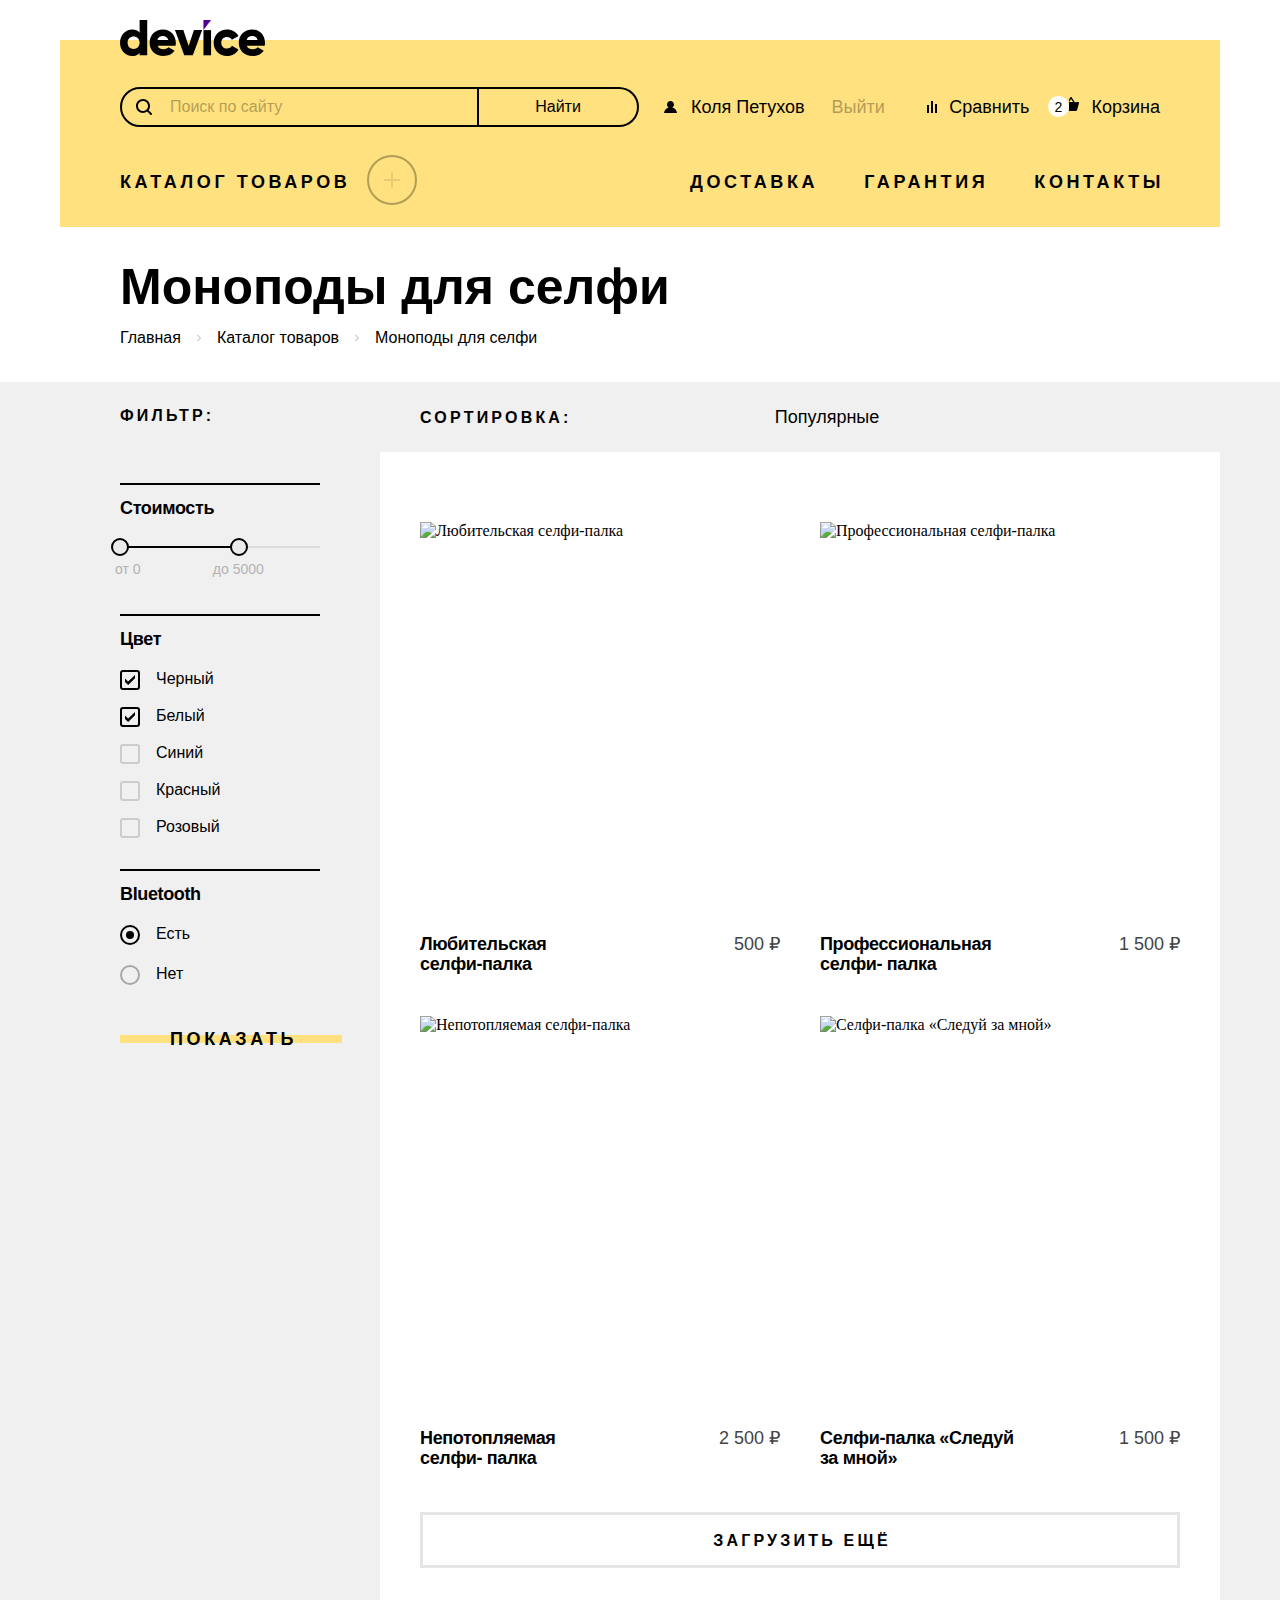
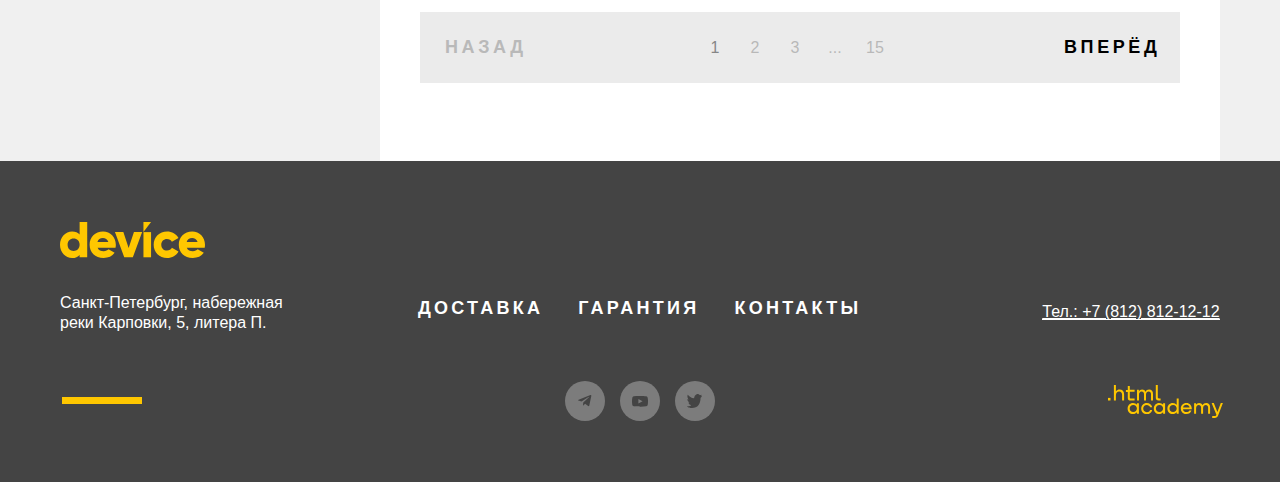
==== commit 2070246b: "Предзащитное состояние проекта" ====
--- a/catalog.html
+++ b/catalog.html
@@ -12,16 +12,22 @@
     <header class="page-header page-header--catalog container">
       <h1 class="visually-hidden">Магазин электронных товаров</h1>
       <nav class="navigation">
-        <a href="#" class="navigation__link-logo">
+        <a href="./index.html" class="navigation__link-logo">
           <img src="img/logo-main.svg" width="145" height="36" alt="Логотип сайта">
         </a>
         <div class="navigation__account">
           <form action="https://echo.htmlacademy.ru" role="search" method="get" class="navigation__account-form">
-            <input type="search" name="site-search" class="navigation__account-form-input" placeholder="Поиск по сайту"
-              required>
-            <button type="submit" class="navigation__account-form-search">Найти</button>
+            <span class="navigation__outline-wrapper">
+              <input type="search" name="site-search" class="navigation__account-form-input"
+                placeholder="Поиск по сайту" required>
+            </span>
+            <button type="submit" class="navigation__account-form-search"><span
+                class="navigation__account-form-search-text">Найти</span></button>
           </form>
-          <a href="#" class="navigation__account-enter">Войти</a>
+          <div class="navigation__account-login-wrapper">
+            <a href="#" class="navigation__account-enter">Коля Петухов</a>
+            <a href="#" class="navigation__account-enter navigation__account-enter--logout">Выйти</a>
+          </div>
           <div class="navigation__account-link-wrapper">
             <a href="#" class="navigation__account-link">Сравнить</a>
             <button type="button" class="navigation__account-button-cart"><span
@@ -33,30 +39,36 @@
                     <p class="cart-modal__product-name">Любительская селфи-палка</p>
                     <img src="img/cart-stick-amateur.png" width="39" height="43" alt="Любительская селфи палка">
                   </a>
-                  <button type="button" class="close-button" aria-label="Закрытие корзины"></button>
+                  <button type="button" class="close-button" aria-label="Убрать товар">
+                    <span class="close-button__outline"></span>
+                  </button>
                 </li>
                 <li class="cart-modal__product-list-item">
                   <a href="#" class="cart-modal__product-link">
                     <p class="cart-modal__product-name">Профессиональная селфи-палка</p>
                     <img src="img/cart-stick-profi.png" width="39" height="43" alt="Профессиональная селфи палка">
                   </a>
-                  <button type="button" class="close-button" aria-label="Убрать товар"></button>
+                  <button type="button" class="close-button" aria-label="Убрать товар">
+                    <span class="close-button__outline"></span>
+                  </button>
                 </li>
               </ul>
               <div class="cart-modal__price-wrapper">
                 <p class="cart-modal__price-text">Товаров: 2</p>
                 <p class="cart-modal__price-text">Сумма: 2000 ₽</p>
               </div>
-              <a href="#" class="cart-modal__open-cart-button">Открыть корзину</a>
+              <a href="#" class="cart-modal__open-cart-button"><span class="cart-modal__open-cart-button-text">Открыть
+                  корзину</span></a>
             </div>
           </div>
         </div>
         <div class="navigation__product">
           <div class="navigation__product-catalog-wrapper">
-            <!--Прописать состояние по ховеру-->
-            <h2 class="navigation__title">Каталог товаров <button type="button" class="navigation__button-open"
-                aria-label="Открыть каталог"></button></h2>
-            <ul class="navigation__categories-list">
+            <h2 class="navigation__title">Каталог товаров
+              <button type="button" class="navigation__button-open navigation__button-open--ope-list"
+                aria-label="Открыть каталог"></button>
+            </h2>
+            <ul class="navigation__categories-list navigation__categories-list--close">
               <li>
                 <ul class="navigation__categories-list-wrapper">
                   <li class="navigation__categories-item">
@@ -65,7 +77,7 @@
                     </a>
                   </li>
                   <li class="navigation__categories-item">
-                    <a href="#" class="navigation__categories-link">
+                    <a href="./catalog.html" class="navigation__categories-link navigation__categories-link--active">
                       Моноподы для cелфи
                     </a>
                   </li>
@@ -103,13 +115,13 @@
           </div>
           <ul class="navigation__product-list">
             <li class="navigation__product-list-item">
-              <a href="#">Доставка</a>
+              <a href="#" class="navigation__product-list-link">Доставка</a>
             </li>
             <li class="navigation__product-list-item">
-              <a href="#">Гарантия</a>
+              <a href="#" class="navigation__product-list-link">Гарантия</a>
             </li>
             <li class="navigation__product-list-item">
-              <a href="#">Контакты</a>
+              <a href="#" class="navigation__product-list-link">Контакты</a>
             </li>
           </ul>
         </div>
@@ -122,7 +134,7 @@
         <h2 class="title title--catalog">Моноподы для селфи</h2>
         <ul class="breadcrumbs">
           <li class="breadcrumbs__item">
-            <a href="#" class="breadcrumbs__link">Главная</a>
+            <a href="./index.html" class="breadcrumbs__link">Главная</a>
           </li>
           <li class="breadcrumbs__item">
             <a href="#" class="breadcrumbs__link">Каталог товаров</a>
@@ -183,7 +195,7 @@
                     </li>
                     <li class="filters__colors-item">
                       <label class="filters__label filters__label--checkbox">
-                        <input type="checkbox" name="blue" class="filters__checkbox-input visually-hidden">
+                        <input type="checkbox" name="blue" class="filters__checkbox-input visually-hidden" disabled>
                         Синий
                         <span class="filters__checkbox-mark"></span>
                       </label>
@@ -232,72 +244,106 @@
           <section class="catalog-items">
             <h2 class="visually-hidden">Подходящие товары</h2>
             <header class="sort">
-              <h3 class="text text--bold">Сортировка:</h3>
-              <select class="sort__select" aria-label="Сортировка по параметру">
-                <option value="popular" class="sort__value">Популярные</option>
-                <option value="cheap_first" class="sort__value">Сначала дешёвые</option>
-                <option value="expensive_first" class="sort__value">Сначала дорогие</option>
-              </select>
-              <a href="#" class="sort__button">
-                <span class="visually-hidden">По возрастанию</span>
-              </a>
-              <a href="#" class="sort__button">
-                <span class="visually-hidden">По убыванию</span>
-              </a>
+              <h3 class="sort__title">Сортировка:</h3>
+              <div class="sort__select-outline-wrapper">
+                <select class="sort__select" aria-label="Сортировка по параметру">
+                  <option value="popular" class="sort__value">Популярные</option>
+                  <option value="cheap_first" class="sort__value">Сначала дешёвые</option>
+                  <option value="expensive_first" class="sort__value">Сначала дорогие</option>
+                </select>
+              </div>
+              <div class="sort__button-wrapper">
+                <a href="#" class="sort__button sort__button--up">
+                  <span class="visually-hidden">По возрастанию</span>
+                  <span class="sort__button-rect"></span>
+                </a>
+                <a href="#" class="sort__button sort__button--down">
+                  <span class="visually-hidden">По убыванию</span>
+                  <span class="sort__button-rect"></span>
+                </a>
+              </div>
             </header>
             <div class="shop-items">
-              <ul class="shop-items__list">
-                <li class="shop-items__card">
-                  <p class="shop-items__card-title">Любительская селфи-палка <span class="shop-items__card-cost">500
-                      ₽</span></p>
-                  <img src="#" class="shop-items__card-img" alt="Любитеьская селфи палка">
-                </li>
-                <li class="shop-items__card">
-                  <p class="shop-items__card-title">Профессиональная селфи-палка <span class="shop-items__card-cost">1
-                      500
-                      ₽</span></p>
-                  <img src="#" class="shop-items__card-img" alt="Любитеьская селфи палка">
-                </li>
-                <li class="shop-items__card">
-                  <p class="shop-items__card-title">Непотопляемая селфи-палка <span class="shop-items__card-cost">2 500
-                      ₽</span></p>
-                  <img src="#" class="shop-items__card-img" alt="Любитеьская селфи палка">
-                </li>
-                <li class="shop-items__card">
-                  <p class="shop-items__card-title">Селфи-палка «Следуй за мной»<span class="shop-items__card-cost">1
-                      500
-                      ₽</span></p>
-                  <img src="#" class="shop-items__card-img" alt="Любитеьская селфи палка">
+              <div class="shop-items__cards-wrapper">
+                <ul class="shop-items__list">
+                  <li class="shop-items__card">
+                    <a href="#" class="shop-items__card-link-wrapper">
+                      <p class="shop-items__text-wrapper"><span class="shop-items__card-title">Любительская <br>
+                          селфи-палка</span><span class="shop-items__card-price">500
+                          ₽</span></p>
+                      <img src="./img/selfie-stick-beginner.png" width="360" height="380" class="shop-items__card-img"
+                        alt="Любительская селфи-палка">
+                      <span class="button-line button-line--product-card">Подробнее</span>
+                    </a>
+                  </li>
+                  <li class="shop-items__card shop-items__card--new">
+                    <a href="#" class="shop-items__card-link-wrapper">
+                      <p class="shop-items__text-wrapper"><span class="shop-items__card-title">Профессиональная
+                          селфи-&nbsp;палка</span><span class="shop-items__card-price">1
+                          500
+                          ₽</span></p>
+                      <img src="./img/selfie-stick-profi.png" class="shop-items__card-img" width="360" height="380"
+                        alt="Профессиональная селфи-палка">
+                      <span class="button-line button-line--product-card">Подробнее</span>
+                    </a>
+                  </li>
+                  <li class="shop-items__card">
+                    <a href="#" class="shop-items__card-link-wrapper">
+                      <p class="shop-items__text-wrapper"><span class="shop-items__card-title">Непотопляемая
+                          селфи-&nbsp;палка</span><span class="shop-items__card-price">2 500
+                          ₽</span></p>
+                      <img src="./img/selfie-stick-unsinkable.png" class="shop-items__card-img" width="360" height="380"
+                        alt="Непотопляемая селфи-палка">
+                      <span class="button-line button-line--product-card">Подробнее</span>
+                    </a>
+                  </li>
+                  <li class="shop-items__card">
+                    <a href="#" class="shop-items__card-link-wrapper">
+                      <p class="shop-items__text-wrapper"><span class="shop-items__card-title">Селфи-палка «Следуй за
+                          мной»</span><span class="shop-items__card-price">1
+                          500
+                          ₽</span></p>
+                      <img src="./img/selfie-stick-with-me.png" class="shop-items__card-img" width="360" height="380"
+                        alt="Селфи-палка «Следуй за мной»">
+                      <span class="button-line button-line--product-card">Подробнее</span>
+                    </a>
+                  </li>
+                </ul>
+                <button type="button" class="shop-items__button-load" aria-label="Загрузить еще карточки">Загрузить
+                  ещё</button>
+              </div>
+              <ul class="pagination">
+                <li class="pagination__item pagination__item--button pagination__item--prev">
+                  <a href="#" class="pagination__link pagination__link--button pagination__link--disabled">
+                    <span class="pagination__link-text">Назад</span>
+                  </a>
+                </li>
+                <li class="pagination__item">
+                  <a class="pagination__link pagination__link-number pagination__link--current"><span
+                      class="pagination__link-number-text">1</span></a>
+                </li>
+                <li class="pagination__item">
+                  <a class="pagination__link pagination__link-number" href="#"><span
+                      class="pagination__link-number-text">2</span></a>
+                </li>
+                <li class="pagination__item">
+                  <a class="pagination__link pagination__link-number" href="#"><span
+                      class="pagination__link-number-text">3</span></a>
+                </li>
+                <li class="pagination__item">
+                  <a class="pagination__link pagination__link-number" href="#"><span
+                      class="pagination__link-number-text">...</span></a>
+                </li>
+                <li class="pagination__item">
+                  <a class="pagination__link pagination__link-number" href="#"><span
+                      class="pagination__link-number-text">15</span></a>
+                </li>
+                <li class="pagination__item pagination__item--button pagination__item--next">
+                  <a href="#" class="pagination__link pagination__link--button">
+                    <span class="pagination__link-text">Вперёд</span>
+                  </a>
                 </li>
               </ul>
-              <ul class="pagination">
-                <li class="pagination-item">
-                  <a class="pagination-link pagination-prev pagination-disabled">
-                    <span class="visually-hidden">назад</span>
-                  </a>
-                </li>
-                <li class="pagination-item">
-                  <a class="pagination-link pagination-current">1</a>
-                </li>
-                <li class="pagination-item">
-                  <a class="pagination-link" href="#">2</a>
-                </li>
-                <li class="pagination-item">
-                  <a class="pagination-link" href="#">3</a>
-                </li>
-                <li class="pagination-item">
-                  <a class="pagination-link" href="#">...</a>
-                </li>
-                <li class="pagination-item">
-                  <a class="pagination-link" href="#">15</a>
-                </li>
-                <li class="pagination-item">
-                  <a class="pagination-link pagination-next" href="#">
-                    <span class="visually-hidden">Вперёд</span>
-                  </a>
-                </li>
-              </ul>
-              <button type="button" class="shop-items__button">Загрузить еще</button>
             </div>
           </section>
         </div>
@@ -328,14 +374,17 @@
           <ul class="socials-list">
             <li class="socials-list__item">
               <a href="#" class="socials-list__link socials-list__link--telegram" aria-label="Ссылка Телеграм">
+                <span class="socials-list__link-img socials-list__link-img--telegram"></span>
               </a>
             </li>
             <li class="socials-list__item">
               <a href="#" class="socials-list__link socials-list__link--youtube" aria-label="Ссылка Ютьюб">
+                <span class="socials-list__link-img socials-list__link-img--youtube"></span>
               </a>
             </li>
             <li class="socials-list__item">
               <a href="#" class="socials-list__link socials-list__link--twitter" aria-label="Ссылка Твиттер">
+                <span class="socials-list__link-img socials-list__link-img--twitter"></span>
               </a>
             </li>
           </ul>
@@ -343,7 +392,41 @@
         <div class="page-footer__wrapper-right">
           <a href="tel:+78128121212" class="page-footer__phone-number">Тел.: +7 (812) 812-12-12</a>
           <a href="#" class="page-footer__academy-link">
-            <img src="img/academy-logo.svg" width="115" height="33" alt="Лого академии">
+            <svg width="115" height="33" viewBox="0 0 115 33" fill="none" xmlns="http://www.w3.org/2000/svg">
+              <path d="M0 12.9V15.5H2.5V12.9H0Z" fill="#FFC700" />
+              <path
+                d="M11.6 4.5C10 4.5 8.8 5.2 8 6.2H7.9V0H5.9V15.5H7.9V10.2C7.9 8.1 9.2 6.6 11.2 6.6C13 6.6 14.1 8 14.1 9.8V15.5H16.1V9.4C16.2 6.4 14.3 4.5 11.6 4.5Z"
+                fill="#FFC700" />
+              <path
+                d="M26.6 4.8H21.8V1.1H19.8V4.9H17.9V6.9H19.8V12.9C19.8 14.6 20.8 15.6 22.5 15.6H26.6V13.6H22.9C22.2 13.6 21.8 13.2 21.8 12.5V6.8H26.6V4.8Z"
+                fill="#FFC700" />
+              <path
+                d="M41.1 4.6C39.5 4.6 38.2 5.4 37.6 6.7H37.5C36.9 5.5 35.7 4.6 34.1 4.6C32.7 4.6 31.6 5.4 31 6.4H30.9V4.8H29V15.4H31V10C31 8 32 6.5 33.6 6.5C35.1 6.5 36 7.5 36 9.1V15.4H38V9.8C38 7.4 39.4 6.5 40.6 6.5C42.1 6.5 43 7.5 43 9.1V15.4H45V8.9C45.1 6.4 43.6 4.6 41.1 4.6Z"
+                fill="#FFC700" />
+              <path d="M47.8 12.7C47.8 14.4 48.8 15.4 50.6 15.4H52.6V13.4H50.9C50.2 13.4 49.8 13 49.8 12.3V0H47.8V12.7Z"
+                fill="#FFC700" />
+              <path
+                d="M28.9 19.7C28 18.6 26.7 17.9 25 17.9C21.9 17.9 19.6 20.2 19.6 23.5C19.6 26.8 21.9 29.1 25 29.1C26.8 29.1 28 28.3 28.8 27.2H28.9V28.8H30.9V18.2H28.9V19.7ZM25.3 27.1C23.1 27.1 21.7 25.5 21.7 23.5C21.7 21.5 23.1 19.9 25.3 19.9C27.5 19.9 28.9 21.5 28.9 23.5C28.9 25.4 27.5 27.1 25.3 27.1Z"
+                fill="#FFC700" />
+              <path
+                d="M44.2 22C43.7 19.6 41.6 17.9 38.8 17.9C35.4 17.9 33.2 20.4 33.2 23.5C33.2 26.6 35.4 29.1 38.8 29.1C41.6 29.1 43.7 27.3 44.2 24.9H42.1C41.7 26.2 40.4 27.2 38.8 27.2C36.6 27.2 35.2 25.6 35.2 23.6C35.2 21.6 36.6 20 38.8 20C40.4 20 41.6 21 42.1 22.2H44.2V22Z"
+                fill="#FFC700" />
+              <path
+                d="M55.1 19.7C54.2 18.6 52.9 17.9 51.2 17.9C48.1 17.9 45.8 20.2 45.8 23.5C45.8 26.8 48.1 29.1 51.2 29.1C53 29.1 54.2 28.3 55 27.2H55.1V28.8H57.1V18.2H55.1V19.7ZM51.5 27.1C49.3 27.1 47.9 25.5 47.9 23.5C47.9 21.5 49.3 19.9 51.5 19.9C53.7 19.9 55.1 21.5 55.1 23.5C55.1 25.4 53.6 27.1 51.5 27.1Z"
+                fill="#FFC700" />
+              <path
+                d="M68.7 19.8C67.8 18.7 66.5 17.9 64.8 17.9C61.7 17.9 59.4 20.2 59.4 23.5C59.4 26.8 61.6 29.1 64.8 29.1C66.5 29.1 67.8 28.3 68.6 27.3H68.7V28.8H70.7V13.4H68.7V19.8ZM65.1 27.1C62.9 27.1 61.5 25.5 61.5 23.5C61.5 21.5 62.9 19.9 65.1 19.9C67.3 19.9 68.7 21.5 68.7 23.5C68.6 25.5 67.2 27.1 65.1 27.1Z"
+                fill="#FFC700" />
+              <path
+                d="M78.3 17.9C75 17.9 72.8 20.4 72.8 23.5C72.8 26.5 74.9 29.1 78.3 29.1C80.8 29.1 82.8 27.8 83.5 25.5H81.4C80.9 26.5 79.8 27.1 78.4 27.1C76.5 27.1 75.1 25.8 75 24.2H83.8C84 20.6 81.8 17.9 78.3 17.9ZM78.3 19.8C80 19.8 81.3 20.8 81.6 22.4H75.1C75.4 20.9 76.6 19.8 78.3 19.8Z"
+                fill="#FFC700" />
+              <path
+                d="M98.2 17.9C96.6 17.9 95.3 18.7 94.6 19.9H94.5C93.9 18.7 92.7 17.9 91.1 17.9C89.7 17.9 88.6 18.6 88 19.7V18.2H86.1V28.8H88.1V23.4C88.1 21.4 89.1 20 90.7 19.9C92.2 19.9 93.1 20.9 93.1 22.5V28.8H95.1V23.2C95.1 20.8 96.5 19.9 97.7 19.9C99.2 19.9 100.1 20.9 100.1 22.5V28.8H102.1V22.3C102.2 19.7 100.7 17.9 98.2 17.9Z"
+                fill="#FFC700" />
+              <path
+                d="M109.4 27L105.8 18.1H103.6L108.4 29.7C108.1 30.6 107.7 30.9 106.7 30.9H104.2V32.9H106.7C108.5 32.9 109.5 32.1 110.2 30.3L114.9 18.1H112.8L109.4 27Z"
+                fill="#FFC700" />
+            </svg>
           </a>
         </div>
       </div>
--- a/styles/styles.css
+++ b/styles/styles.css
@@ -34,7 +34,7 @@
 
 body {
   margin: 0;
-  margin-top: 15px;
+  margin-top: 20px;
 }
 
 *,
@@ -82,43 +82,81 @@
   display: inline-block;
   text-align: center;
   min-width: 160px;
-  padding: 10px 40px;
+  padding: 10px 38px 10px 38px;
   color: #000000;
   font-size: 18px;
   line-height: 20px;
   font-weight: 800;
   text-transform: uppercase;
   text-decoration: none;
-  letter-spacing: 3px;
+  letter-spacing: 0.2em;
   background: linear-gradient(to bottom, #ffffff 16px, #ffe17f 16px, #ffe17f 24px, #ffffff 24px);
   border: 0;
 }
 
+
+.button-line:hover {
+  background-image: none;
+  background-color: #FFE17F;
+  cursor: pointer;
+}
+
+.button-line:active {
+  background: #FFCC33;
+}
+
+.button-line:disabled {
+  opacity: 0.3;
+}
+
+.button-line:focus-visible {
+  outline-color: #AF4FFF;
+}
+
 .button-line--slider {
   margin-bottom: 50px;
 }
 
 .button-line--features {
   background: linear-gradient(to bottom, transparent 16px, #ffe17f 16px, #ffe17f 24px, transparent 24px);
-  padding: 10px 18px;
+  padding: 10px 18px 9px 19px;
 }
 
 .button-line--about {
-  padding: 10px 26px;
+  padding: 11px 20px 9px 23px;
 }
 
 .button-line--contacts {
-  padding: 10px 36px;
+  padding: 11px 31px 9px 34px;
 }
 
 .button-line--modal {
   padding: 10px 32px;
 }
 
+.button-line--modal:hover {
+  background: 0;
+  background-color: #FFE17F;
+}
+
+.button-line--modal:active {
+  background: 0;
+  background-color: #FFCC33;
+}
+
 .button-line--catalog-filters {
-  padding: 10px 50px;
+  padding: 10px 45px 10px 50px;
   background: linear-gradient(to bottom, transparent 16px, #ffe17f 16px, #ffe17f 24px, transparent 24px);
   margin-left: 60px;
+}
+
+.button-line--product-card {
+  display: none;
+  position: absolute;
+  top: 170px;
+  left: 70px;
+  background: linear-gradient(to bottom, transparent 16px, #ffe17f 16px, #ffe17f 24px, transparent 24px);
+  z-index: 100;
 }
 
 .title {
@@ -141,7 +179,7 @@
   height: 7px;
   background-color: #000000;
   position: absolute;
-  top: -40px;
+  top: -47px;
 }
 
 .title--information-middle {
@@ -156,6 +194,7 @@
 
 .title--subscribe {
   width: 348px;
+  padding-left: 7px;
 }
 
 .title--catalog {
@@ -184,6 +223,7 @@
 /*Навигация*/
 .page-header {
   display: block;
+  margin-bottom: -19px;
 }
 
 .page-header--catalog {
@@ -202,6 +242,20 @@
 
 .navigation__link-logo {
   margin-bottom: 31px;
+  width: 145px;
+  height: 36px;
+}
+
+.navigation__link-logo:hover {
+  opacity: 0.6;
+}
+
+.navigation__link-logo:active {
+  opacity: 0.3;
+}
+
+.navigation__link-logo:focus-visible {
+  outline: 2px solid #AF4FFF
 }
 
 .navigation__account {
@@ -211,6 +265,26 @@
 
 .navigation__account-form {
   display: flex;
+  position: relative;
+}
+
+.navigation__outline-wrapper {
+  position: relative;
+}
+
+.navigation__outline-wrapper::after {
+  content: "";
+  display: none;
+  position: absolute;
+  top: -3px;
+  left: -3px;
+  right: -3px;
+  bottom: -3px;
+  border: 2px solid #AF4FFF;
+}
+
+.navigation__outline-wrapper:focus-within.navigation__outline-wrapper::after {
+  display: block;
 }
 
 .navigation__account-form-input {
@@ -250,17 +324,59 @@
   z-index: 10;
 }
 
+.navigation__account-form-input:disabled {
+  opacity: 0.3;
+}
+
+.navigation__account-form-input:focus-visible {
+  outline: none;
+}
+
 .navigation__account-form-search {
   font-family: "Rubik", "Arial", sans-serif;
   padding: 8px 10px 8px 10px;
   min-width: 160px;
-  border: solid 2px;
+  border: solid 2px #000000;
   font-size: 16px;
   line-height: 20px;
   border-radius: 0 50px 50px 0;
   background-color: transparent;
   border-left: none;
-  margin-left: -4px;
+  margin-left: 0;
+  position: relative;
+}
+
+.navigation__account-form-search::before {
+  content: "";
+  position: absolute;
+  display: none;
+  top: -4px;
+  left: -4px;
+  right: -4px;
+  bottom: -4px;
+  border: 2px solid #AF4FFF;
+}
+
+.navigation__account-form-search:hover {
+  background-color: #000000;
+  color: #ffffff;
+}
+
+.navigation__account-form-search:active .navigation__account-form-search-text {
+  opacity: 0.3;
+}
+
+.navigation__account-form-search:focus-within.navigation__account-form-search::before {
+  display: block;
+}
+
+.navigation__account-form-search:focus-visible {
+  outline: none;
+}
+
+.navigation__account-login-wrapper {
+  display: flex;
+  align-items: center;
 }
 
 .navigation__account-enter {
@@ -270,11 +386,45 @@
   text-decoration: none;
   color: #000000;
   align-self: center;
-  margin-left: 26px;
+  margin-left: 25px;
   padding-left: 27px;
   background-image: url(../img/user.svg);
   background-repeat: no-repeat;
   background-position-y: 9px;
+  position: relative;
+}
+
+.navigation__account-enter:hover {
+  opacity: 0.6;
+}
+
+.navigation__account-enter:active {
+  opacity: 0.3;
+}
+
+.navigation__account-enter--logout {
+  margin-left: 0;
+  background-image: none;
+  opacity: 0.3;
+}
+
+.navigation__account-enter::after {
+  content: "";
+  display: none;
+  position: absolute;
+  top: -6px;
+  left: 23px;
+  right: -6px;
+  bottom: -6px;
+  border: 2px solid #AF4FFF;
+}
+
+.navigation__account-enter:focus-visible.navigation__account-enter::after {
+  display: block;
+}
+
+.navigation__account-enter:focus-visible {
+  outline: none;
 }
 
 .navigation__account-link-wrapper {
@@ -295,8 +445,35 @@
   background-image: url(../img/stats.svg);
   background-repeat: no-repeat;
   background-position-y: 9px;
-}
-
+  position: relative;
+}
+
+.navigation__account-link:hover {
+  opacity: 0.6;
+}
+
+.navigation__account-link:active {
+  opacity: 0.3;
+}
+
+.navigation__account-link::after {
+  content: "";
+  display: none;
+  position: absolute;
+  top: -6px;
+  left: -6px;
+  right: -6px;
+  bottom: -6px;
+  border: 2px solid #AF4FFF;
+}
+
+.navigation__account-link:focus-visible.navigation__account-link::after {
+  display: block;
+}
+
+.navigation__account-link:focus-visible {
+  outline: none;
+}
 
 
 .navigation__account-button-cart {
@@ -314,14 +491,42 @@
   background-image: url(../img/cart.svg);
   background-repeat: no-repeat;
   background-position-y: 5px;
+  background-position-x: -6px;
+}
+
+.navigation__account-button-cart:hover {
+  opacity: 0.6;
+}
+
+.navigation__account-button-cart:active {
+  opacity: 0.3;
+}
+
+.navigation__account-button-cart::after {
+  content: "";
+  display: none;
+  position: absolute;
+  top: -6px;
+  left: -20px;
+  right: -6px;
+  bottom: -6px;
+  border: 2px solid #AF4FFF;
+}
+
+.navigation__account-button-cart:focus-visible.navigation__account-button-cart::after {
+  display: block;
+}
+
+.navigation__account-button-cart:focus-visible {
+  outline: none;
 }
 
 .navigation__account-button-cart::before {
   content: "";
   display: block;
   position: absolute;
-  top: 2px;
-  left: -16px;
+  top: 4px;
+  left: -21px;
   width: 21px;
   height: 21px;
   background-color: #ffffff;
@@ -332,8 +537,8 @@
   font-family: "Rubik", "Arial", sans-serif;
   display: block;
   position: absolute;
-  top: 2px;
-  left: -9px;
+  top: 5px;
+  left: -15px;
   font-size: 14px;
   line-height: 20px;
 }
@@ -345,17 +550,20 @@
   font-weight: 800;
   margin: 0;
   text-transform: uppercase;
-  letter-spacing: 3px;
+  letter-spacing: 0.2em;
+  position: relative;
+  padding-right: 70px;
 }
 
 .navigation__button-open {
   position: absolute;
   bottom: -13px;
-  left: calc(100% + 25px);
+  right: 3px;
   padding: 0;
   width: 50px;
   height: 50px;
-  border: 2px solid rgba(0, 0, 0, 0.3);
+  border: 2px solid #000000;
+  cursor: pointer;
   border-radius: 25px;
   background-color: transparent;
   background-image: url(../img/categories-button.svg);
@@ -363,6 +571,50 @@
   background-position-x: 50%;
   background-position-y: 50%;
   z-index: 25;
+  opacity: 0.3;
+}
+
+.navigation__title:hover,
+.navigation__title:active {
+  cursor: pointer;
+}
+
+.navigation__title:hover .navigation__button-open {
+  opacity: 1;
+}
+
+.navigation__title:active .navigation__button-open {
+  opacity: 1;
+}
+
+.navigation__title::after {
+  content: "";
+  display: none;
+  position: absolute;
+  top: -19px;
+  left: -6px;
+  right: -6px;
+  bottom: -15px;
+  border: 2px solid #AF4FFF;
+}
+
+.navigation__title:focus-within.navigation__title::after {
+  display: block;
+}
+
+.navigation__button-open--open-list {
+  background-image: none;
+}
+
+.navigation__button-open--open-list::after {
+  content: "";
+  display: block;
+  position: absolute;
+  left: calc(50% - 8px);
+  top: calc(50% - 1px);
+  height: 2px;
+  width: 16px;
+  background-color: #000000;
 }
 
 .navigation__product {
@@ -381,7 +633,15 @@
   margin-left: auto;
 }
 
-.navigation__product-list-item a {
+.navigation__product-list-item {
+  margin-right: 46px;
+}
+
+.navigation__product-list-item:last-child {
+  margin-right: -4px;
+}
+
+.navigation__product-list-link {
   font-family: "Raleway", "Arial", sans-serif;
   color: #000000;
   font-size: 18px;
@@ -389,17 +649,56 @@
   font-weight: 800;
   text-transform: uppercase;
   text-decoration: none;
-  letter-spacing: 3px;
-  margin-right: 47px;
-
-}
-
-.navigation__product-list-item:last-child a {
-  margin-right: 0;
+  letter-spacing: 0.2em;
+  position: relative;
+}
+
+.navigation__product-list-link--active::before {
+  content: "";
+  display: block;
+  position: absolute;
+  width: 100%;
+  height: 2px;
+  background-color: #000000;
+  bottom: -4px;
+  left: 0;
+  z-index: 24;
+}
+
+.navigation__product-list-link:hover {
+  opacity: 0.6;
+}
+
+.navigation__product-list-link:active {
+  opacity: 0.3;
+}
+
+.navigation__product-list-link::after {
+  content: "";
+  display: none;
+  position: absolute;
+  top: -6px;
+  left: -6px;
+  right: -6px;
+  bottom: -6px;
+  border: 2px solid #AF4FFF;
+  z-index: 25;
+}
+
+.navigation__product-list-link:focus-visible.navigation__product-list-link::after {
+  display: block;
+}
+
+.navigation__product-list-link:focus-visible {
+  outline: none;
+}
+
+.navigation__product-list-link--active:focus-visible.navigation__product-list-link::after {
+  bottom: -8px;
 }
 
 .navigation__categories-list {
-  display: none;
+  display: grid;
   width: 1160px;
   left: -60px;
   position: absolute;
@@ -412,6 +711,10 @@
   padding-bottom: 27px;
   background-color: #FFE17F;
   z-index: 20;
+}
+
+.navigation__categories-list--close {
+  display: none;
 }
 
 .navigation__categories-list-wrapper {
@@ -438,6 +741,59 @@
   line-height: 18px;
   font-weight: 400;
   text-decoration: none;
+  position: relative;
+}
+
+.navigation__categories-link--active::before {
+  content: "";
+  height: 1px;
+  width: 100%;
+  position: absolute;
+  bottom: -2px;
+  left: 0;
+  background-color: #000000;
+}
+
+.navigation__categories-link--active::after {
+  content: "";
+  display: none;
+  position: absolute;
+  top: -6px;
+  left: -6px;
+  right: -6px;
+  bottom: -6px;
+  border: 2px solid #AF4FFF;
+}
+
+.navigation__categories-link--active:focus-visible.navigation__categories-link--active::after {
+  display: block;
+}
+
+.navigation__categories-link:hover {
+  opacity: 0.6;
+}
+
+.navigation__categories-link:active {
+  opacity: 0.3;
+}
+
+.navigation__categories-link::after {
+  content: "";
+  display: none;
+  position: absolute;
+  top: -6px;
+  left: -6px;
+  right: -6px;
+  bottom: -6px;
+  border: 2px solid #AF4FFF;
+}
+
+.navigation__categories-link:focus-visible.navigation__categories-link::after {
+  display: block;
+}
+
+.navigation__categories-link:focus-visible {
+  outline: none;
 }
 
 /*Корзина*/
@@ -494,6 +850,33 @@
   color: #ffffff;
 }
 
+.cart-modal__product-link:hover {
+  opacity: 0.6;
+}
+
+.cart-modal__product-link:active {
+  opacity: 0.3;
+}
+
+.cart-modal__product-link::after {
+  content: "";
+  display: none;
+  position: absolute;
+  top: 16px;
+  left: 16px;
+  right: 84px;
+  bottom: 16px;
+  border: 2px solid #AF4FFF;
+}
+
+.cart-modal__product-link:focus-visible.cart-modal__product-link::after {
+  display: block;
+}
+
+.cart-modal__product-link:focus-visible {
+  outline: none;
+}
+
 .cart-modal__product-link img {
   order: 1;
   margin-right: 23px;
@@ -516,6 +899,29 @@
   background: transparent;
 }
 
+.close-button__outline {
+  position: relative;
+}
+
+.close-button__outline::after {
+  content: "";
+  display: none;
+  position: absolute;
+  top: -7px;
+  left: -8px;
+  right: -9px;
+  bottom: -9px;
+  border: 2px solid #AF4FFF;
+}
+
+.close-button:focus-visible .close-button__outline::after {
+  display: block;
+}
+
+.close-button:focus-visible {
+  outline: none;
+}
+
 .close-button--modal {
   width: 26px;
   height: 26px;
@@ -537,6 +943,14 @@
 
 .close-button::after {
   transform: rotate(-45deg);
+}
+
+.close-button:hover {
+  opacity: 0.6;
+}
+
+.close-button:active {
+  opacity: 0.3;
 }
 
 .cart-modal__price-wrapper {
@@ -562,11 +976,44 @@
   padding: 14.5px 25px;
   margin: 20px;
   letter-spacing: 3px;
+  position: relative;
+}
+
+.cart-modal__open-cart-button:hover {
+  background-color: #FFE17F;
+}
+
+.cart-modal__open-cart-button:active .cart-modal__open-cart-button-text {
+  opacity: 0.3;
+}
+
+.cart-modal__open-cart-button:disabled {
+  opacity: 0.3;
+}
+
+.cart-modal__open-cart-button::after {
+  content: "";
+  display: none;
+  position: absolute;
+  top: -6px;
+  left: -6px;
+  right: -6px;
+  bottom: -6px;
+  border: 2px solid #AF4FFF;
+}
+
+.cart-modal__open-cart-button:focus-visible.cart-modal__open-cart-button::after {
+  display: block;
+}
+
+.cart-modal__open-cart-button:focus-visible {
+  outline: none;
 }
 
 /*Слайдер*/
 .slider {
   margin-bottom: 70px;
+  position: relative;
 }
 
 .slider__list {
@@ -596,14 +1043,14 @@
   color: #ffffff;
   display: block;
   position: absolute;
-  right: 52px;
+  right: 49px;
   z-index: 0;
   top: -10px
 }
 
 .slider__item-img {
   order: -1;
-  margin-top: -22px
+  margin-top: -18px
 }
 
 .slider__item-text-wrapper {
@@ -612,7 +1059,7 @@
   width: 560px;
   margin: 0;
   margin-left: 40px;
-  padding-top: 101px;
+  padding-top: 104px;
   z-index: 10;
 }
 
@@ -674,12 +1121,114 @@
   margin-bottom: 12px;
 }
 
-.slider__button-wrapper {
-  display: none;
-}
-
 .slider__select-wrapper {
-  display: none;
+  margin: 0;
+  padding: 0;
+  list-style-type: none;
+  display: flex;
+  position: absolute;
+  bottom: 0;
+  right: 542px;
+  z-index: 40;
+}
+
+.slider__select-item {
+  display: block;
+  width: 12px;
+  height: 12px;
+  border: 2px solid #000000;
+  border-radius: 50%;
+  position: relative;
+}
+
+.slider__select-item:not(:last-child) {
+  margin-right: 20px;
+}
+
+.slider__select-item--current {
+  background-color: #000000;
+}
+
+.slider__select-item:hover {
+  cursor: pointer;
+  opacity: 0.6;
+}
+
+.slider__select-item:active {
+  opacity: 0.3;
+}
+
+.slider__select-item:disabled {
+  opacity: 0.1;
+}
+
+.slider__select-item::after {
+  content: "";
+  display: none;
+  position: absolute;
+  top: -6px;
+  left: -6px;
+  right: -6px;
+  bottom: -6px;
+  border: 2px solid #AF4FFF;
+}
+
+.slider__select-item:focus-within:not(:disabled).slider__select-item::after {
+  display: block;
+}
+
+.slider__arrow-button-wrapper {
+  position: absolute;
+  width: 530px;
+  top: 193px;
+  left: 30px;
+  display: flex;
+  justify-content: space-between;
+}
+
+.slider__arrow-button {
+  display: block;
+  position: relative;
+  width: 20px;
+  height: 60px;
+  background-image: url(../img/slider-arrow.svg);
+  background-color: transparent;
+  border: none;
+}
+
+.slider__arrow-button::after {
+  content: "";
+  display: none;
+  position: absolute;
+  top: -6px;
+  left: -6px;
+  right: -6px;
+  bottom: -6px;
+  border: 2px solid #AF4FFF;
+}
+
+.slider__arrow-button--right {
+  transform: rotate(180deg);
+}
+
+.slider__arrow-button:hover {
+  opacity: 0.6;
+}
+
+.slider__arrow-button:active {
+  opacity: 0.3;
+}
+
+.slider__arrow-button:disabled {
+  opacity: 0.1;
+}
+
+.slider__arrow-button:focus-visible.slider__arrow-button::after {
+  display: block;
+}
+
+.slider__arrow-button:focus-visible {
+  outline: none;
 }
 
 /*Список категорий товаров*/
@@ -696,13 +1245,26 @@
 }
 
 .main-catalog__list-item {
-  display: flex;
+  display: block;
   width: 160px;
   height: 253px;
   background-image: linear-gradient(to bottom, #ffe17f 160px, #ffffff 160px);
   position: relative;
 }
 
+.main-catalog__list-item:hover {
+  cursor: pointer;
+  background-image: linear-gradient(to bottom, #FFC700 160px, #ffffff 160px);
+}
+
+.main-catalog__list-item:active {
+  opacity: 0.3;
+}
+
+.main-catalog__list-item:focus-within {
+  outline: none;
+}
+
 .main-catalog__list-item--virtual-reality::before {
   content: url(../img/mask.svg);
   position: absolute;
@@ -746,16 +1308,37 @@
 }
 
 .main-catalog__list-link {
-  align-self: flex-end;
-  height: 60px;
   font-size: 18px;
   font-family: "Raleway", "Arial", sans-serif;
   line-height: 24px;
   flex-wrap: wrap;
+  text-decoration: none;
+  color: #000000;
+  text-align: left;
+}
+
+.main-catalog__list-link::after {
+  content: "";
+  display: none;
+  position: absolute;
+  top: -6px;
+  left: -6px;
+  right: -6px;
+  bottom: -6px;
+  border: 2px solid #AF4FFF;
+}
+
+.main-catalog__list-link:focus-visible.main-catalog__list-link::after {
+  display: block;
+}
+
+.main-catalog__list-link:focus-visible {
+  outline: none;
 }
 
 .main-catalog__text {
   margin: 0;
+  padding-top: 192px;
   letter-spacing: -0.02em;
 }
 
@@ -776,12 +1359,16 @@
   padding: 0;
   padding-top: 64px;
   padding-bottom: 65px;
-  width: 280px;
+  width: 287px;
   border-right: solid #000000 7px;
 }
 
 .features__list-item {
   display: block;
+}
+
+.features__list-link {
+  line-height: 21px;
 }
 
 .features__list-item--active .button-line--features {
@@ -790,6 +1377,12 @@
   background-image: none;
   width: 100%;
   text-align: left;
+  padding-left: 18px;
+}
+
+.features__list-item--active:hover .button-line--features,
+.features__list-item--active:active .button-line--features {
+  padding-left: 60px;
 }
 
 
@@ -811,7 +1404,7 @@
 }
 
 .features__description--delivery {
-  width: 452px;
+  width: 453px;
 }
 
 .features__description--garantee {
@@ -883,7 +1476,7 @@
   font-weight: 800;
   line-height: 23px;
   height: 100px;
-  padding: 40px 125px 40px 125px;
+  padding: 40px 123px 40px 127px;
   border: 0;
   position: relative;
   text-transform: uppercase;
@@ -895,6 +1488,39 @@
   background-position-y: 35px, 0;
 }
 
+.delivery-rare__button::after {
+  content: "";
+  display: none;
+  position: absolute;
+  top: -6px;
+  left: -6px;
+  right: -6px;
+  bottom: -6px;
+  border: 2px solid #AF4FFF;
+}
+
+.delivery-rare__button:focus-visible.delivery-rare__button::after {
+  display: block;
+}
+
+.delivery-rare__button:focus-visible {
+  outline: none;
+}
+
+.delivery-rare__button:hover {
+  background-image: url(../img/delivery-truck.svg), linear-gradient(to right, #FFC700 125px, #f0f0f0 125px);
+  cursor: pointer;
+}
+
+.delivery-rare__button:hover .delivery-rare__information::before,
+.delivery-rare__button:hover .delivery-rare__information::after {
+  opacity: 1;
+}
+
+.delivery-rare:active {
+  opacity: 0.3;
+}
+
 .delivery-rare__information {
   display: block;
   width: 40px;
@@ -994,6 +1620,8 @@
   color: #444444;
   text-decoration: none;
   position: relative;
+  letter-spacing: 0.1px;
+
 }
 
 .contacts__phone-number::after {
@@ -1006,6 +1634,33 @@
   top: 17px;
   left: 0;
   background-color: #444444;
+}
+
+.contacts__phone-number:hover {
+  opacity: 0.6;
+}
+
+.contacts__phone-number:hover {
+  opacity: 0.3;
+}
+
+.contacts__phone-number::before {
+  content: "";
+  display: none;
+  position: absolute;
+  top: -6px;
+  left: -6px;
+  right: -6px;
+  bottom: -6px;
+  border: 2px solid #AF4FFF;
+}
+
+.contacts__phone-number:focus-visible.contacts__phone-number::before {
+  display: block;
+}
+
+.contacts__phone-number:focus-visible {
+  outline: none;
 }
 
 /*Подписка на рассылку*/
@@ -1026,7 +1681,9 @@
   color: #444444;
   margin: 0;
   width: 560px;
-  padding-right: 31px;
+  padding-top: 10px;
+  padding-left: 7px;
+  padding-right: 25px;
 }
 
 .subscribe__input-wrapper {
@@ -1036,10 +1693,12 @@
 
 .subscribe__description--form {
   display: block;
+  width: inherit;
+  position: relative;
+  align-self: center;
+  padding-top: 1px;
+  padding-left: 0;
   padding-right: 0;
-  width: inherit;
-  position: relative;
-  align-self: center;
 }
 
 .subscribe__description--form::before {
@@ -1066,6 +1725,20 @@
   padding-left: 16px;
 }
 
+.subscribe__input:focus {
+  background-color: #DCDCDC;
+  outline: none;
+}
+
+.subscribe__input:disabled {
+  opacity: 0.3;
+}
+
+/*Класс для отображения ошибки в input*/
+.subscribe__input--invalid {
+  border-bottom: 3px solid #FF3D3D;
+}
+
 .subscribe__button {
   font-family: "Raleway", "Arial", sans-serif;
   font-size: 18px;
@@ -1075,12 +1748,52 @@
   text-align: center;
   border: 3px solid #c4c4c4;
   text-transform: uppercase;
-}
+  padding-left: 38px;
+  padding-right: 33px;
+  position: relative;
+}
+
+
+.subscribe__button::after {
+  content: "";
+  display: none;
+  position: absolute;
+  top: -6px;
+  left: -6px;
+  right: -6px;
+  bottom: -6px;
+  border: 2px solid #AF4FFF;
+}
+
+.subscribe__button:hover {
+  color: #ffffff;
+  background-color: #000000;
+  border-color: #000000;
+}
+
+.subscribe__button:active .subscribe__button-text {
+  opacity: 0.3;
+}
+
+.subscribe__button:disabled {
+  opacity: 0.3;
+}
+
+.subscribe__button:focus-visible.subscribe__button::after {
+  display: block;
+}
+
+.subscribe__button:focus-visible {
+  outline: #c4c4c4;
+}
+
 
 /*Футер*/
 .page-footer {
   background-color: #444444;
-  padding-top: 62px;
+  padding-top: 61px;
+  margin-bottom: 100px;
+  padding-bottom: 6px;
 }
 
 .page-footer__wrapper {
@@ -1088,8 +1801,36 @@
 }
 
 .page-footer__logo-link {
-  margin-bottom: 35px;
-  display: block;
+  margin-bottom: 30px;
+  display: block;
+  position: relative;
+}
+
+.page-footer__logo-link::after {
+  content: "";
+  display: none;
+  position: absolute;
+  top: -6px;
+  left: -6px;
+  right: 84px;
+  bottom: -6px;
+  border: 2px solid #AF4FFF;
+}
+
+.page-footer__logo-link:hover {
+  opacity: 0.6;
+}
+
+.page-footer__logo-link:active {
+  opacity: 0.3;
+}
+
+.page-footer__logo-link:focus-visible.page-footer__logo-link::after {
+  display: block;
+}
+
+.page-footer__logo-link:focus-visible {
+  outline: none;
 }
 
 .page-footer__wrapper-left {
@@ -1097,16 +1838,16 @@
   font-size: 16px;
   line-height: 20px;
   color: #FFFFFF;
-  width: 234px;
   padding-bottom: 66px;
   position: relative;
-  margin-right: 124px;
+  margin-right: 119px;
   margin-bottom: 77px;
 }
 
 .page-footer__text {
   margin: 0;
-  font-size: 15px;
+  width: 239px;
+  font-size: 16px;
   line-height: 20px;
 }
 
@@ -1117,8 +1858,8 @@
   width: 80px;
   height: 7px;
   background-color: #FFC700;
-  bottom: 0;
-  left: 0;
+  bottom: -5px;
+  left: 2px;
 }
 
 .page__footer-text {
@@ -1129,8 +1870,8 @@
   display: flex;
   align-self: flex-end;
   flex-direction: column;
-  margin-bottom: 61px;
-  margin-right: 183px;
+  margin-bottom: 55px;
+  margin-right: 181px;
 }
 
 .page-footer__features-list {
@@ -1155,6 +1896,49 @@
   color: #ffffff;
   text-decoration: none;
   text-transform: uppercase;
+  position: relative;
+}
+
+.page-footer__features-list-link::before {
+  content: "";
+  display: none;
+  position: absolute;
+  bottom: -4px;
+  left: 0;
+  height: 2px;
+  width: 100%;
+  background-color: #FFC700;
+}
+
+.page-footer__features-list-link:hover {
+  color: #FFC700;
+}
+
+.page-footer__features-list-link:hover.page-footer__features-list-link::before {
+  display: block;
+}
+
+.page-footer__features-list-link:active {
+  opacity: 0.3;
+}
+
+.page-footer__features-list-link::after {
+  content: "";
+  display: none;
+  position: absolute;
+  top: -6px;
+  left: -6px;
+  right: -6px;
+  bottom: -6px;
+  border: 2px solid #AF4FFF;
+}
+
+.page-footer__features-list-link:focus-visible.page-footer__features-list-link::after {
+  display: block;
+}
+
+.page-footer__features-list-link:focus-visible {
+  outline: none;
 }
 
 .socials-list {
@@ -1175,34 +1959,94 @@
   height: 40px;
   background-color: rgba(255, 255, 255, 0.3);
   border-radius: 20px;
-}
-
-.socials-list__link--youtube {
-  background-image: url(../img/youtube-icon.svg);
+  position: relative;
+}
+
+.socials-list__link::after {
+  content: "";
+  display: none;
+  position: absolute;
+  top: -6px;
+  left: -6px;
+  right: -6px;
+  bottom: -6px;
+  border: 2px solid #AF4FFF;
+}
+
+.socials-list__link:focus-within.socials-list__link::after {
+  display: block;
+}
+
+.socials-list__link:focus {
+  outline: none;
+}
+
+.socials-list__link:hover {
+  background-color: #FFC700;
+}
+
+.socials-list__link:active .socials-list__link-img {
+  opacity: 0.3;
+}
+
+.socials-list__link-img {
+  display: block;
+  height: inherit;
   background-repeat: no-repeat;
   background-position-x: center;
   background-position-y: center;
 }
 
-.socials-list__link--telegram {
+.socials-list__link-img--telegram {
   background-image: url(../img/telegram-icon.svg);
-  background-repeat: no-repeat;
-  background-position-x: center;
-  background-position-y: center;
-}
-
-.socials-list__link--twitter {
+}
+
+.socials-list__link-img--youtube {
+  background-image: url(../img/youtube-icon.svg);
+}
+
+.socials-list__link-img--twitter {
   background-image: url(../img/twitter-icon.svg);
-  background-repeat: no-repeat;
-  background-position-x: center;
-  background-position-y: center;
+}
+
+.page-footer__academy-link {
+  position: relative;
+  align-self: flex-end;
+  left: 3px;
+}
+
+.page-footer__academy-link:hover path {
+  fill: #ffffff;
+}
+
+.page-footer__academy-link:active {
+  opacity: 0.3;
+}
+
+.page-footer__academy-link::after {
+  content: "";
+  display: none;
+  position: absolute;
+  top: -6px;
+  left: -6px;
+  right: 55px;
+  bottom: -6px;
+  border: 2px solid #AF4FFF;
+}
+
+.page-footer__academy-link:focus-visible.page-footer__academy-link::after {
+  display: block;
+}
+
+.page-footer__academy-link:focus-visible {
+  outline: none;
 }
 
 .page-footer__wrapper-right {
   display: flex;
   align-self: flex-end;
   flex-direction: column;
-  margin-bottom: 65px;
+  margin-bottom: 54px;
 }
 
 .page-footer__phone-number {
@@ -1227,7 +2071,32 @@
   background-color: #ffffff;
 }
 
-
+.page-footer__phone-number::before {
+  content: "";
+  display: none;
+  position: absolute;
+  top: -6px;
+  left: -6px;
+  right: -6px;
+  bottom: -6px;
+  border: 2px solid #AF4FFF;
+}
+
+.page-footer__phone-number:hover {
+  color: #FFC700;
+}
+
+.page-footer__phone-number:active {
+  opacity: 0.3;
+}
+
+.page-footer__phone-number:focus-visible.page-footer__phone-number::before {
+  display: block;
+}
+
+.page-footer__phone-number:focus-visible {
+  outline: none;
+}
 
 /*!!!!!!!!*/
 /*Каталог*/
@@ -1269,8 +2138,36 @@
 }
 
 .breadcrumbs__link {
+  position: relative;
   text-decoration: none;
   color: #000000;
+}
+
+.breadcrumbs__link:hover {
+  opacity: 0.6;
+}
+
+.breadcrumbs__link:active {
+  opacity: 0.3;
+}
+
+.breadcrumbs__link::after {
+  content: "";
+  display: none;
+  position: absolute;
+  top: -6px;
+  left: -6px;
+  right: -6px;
+  bottom: -6px;
+  border: 2px solid #AF4FFF;
+}
+
+.breadcrumbs__link:focus-visible.breadcrumbs__link::after {
+  display: block;
+}
+
+.breadcrumbs__link:focus-visible {
+  outline: none;
 }
 
 .catalog-main__wrapper-background {
@@ -1290,7 +2187,7 @@
 
 .filters__title-main {
   margin: 0;
-  margin-bottom: 60px;
+  margin-bottom: 57px;
   font-family: "Raleway", "Arial", sans-serif;
   font-size: 16px;
   font-weight: 800;
@@ -1306,8 +2203,36 @@
   line-height: 20px;
 }
 
+.filters__label::after {
+  content: "";
+  display: none;
+  position: absolute;
+  width: 26px;
+  height: 26px;
+  top: -3px;
+  left: -3px;
+  border: 2px solid #AF4FFF;
+}
+
+.filters__label:hover {
+  cursor: pointer;
+  opacity: 0.6;
+}
+
+.filters__label:active {
+  opacity: 0.3;
+}
+
+.filters__label:disabled {
+  opacity: 0.1;
+}
+
+.filters__label:focus-within.filters__label::after {
+  display: block;
+}
+
 .filters__fieldset-wrapper {
-  padding-top: 14px;
+  padding-top: 13px;
   border-top: 2px solid #000000;
 }
 
@@ -1330,7 +2255,7 @@
 }
 
 .filters__title--range-scale {
-  margin-bottom: 30px;
+  margin-bottom: 28px;
 }
 
 /*Шкала стоимости*/
@@ -1353,31 +2278,56 @@
 .range__toggle {
   padding: 0;
   position: absolute;
-  width: 20px;
-  height: 20px;
-  background: #F0F0F0;
+  width: 18px;
+  height: 18px;
+  background: #EBEBEB;
   border: 2px solid #000000;
   border-radius: 50%;
   cursor: pointer;
 }
 
 .range__toggle--min {
-  top: -10px;
-  left: 0;
+  top: -8px;
+  left: -9px;
 }
 
 .range__toggle--max {
-  top: -10px;
-  left: 109px;
+  top: -8px;
+  left: 110px;
 }
 
 .range__toggle:hover {
-  background-color: #ffffff;
-}
-
-.range__toggle:active,
-.range__toggle:focus {
-  outline: 3px solid #ffffff;
+  background-image: url(../img/range-toggle-hover.svg);
+  background-position-x: center;
+  background-position-y: center;
+  border: 0;
+  background-repeat: no-repeat;
+  background-size: auto;
+}
+
+.range__toggle:active {
+  background-image: none;
+  background-color: #000000;
+  outline: none;
+}
+
+.range__toggle::after {
+  content: "";
+  display: none;
+  position: absolute;
+  top: -6px;
+  left: -6px;
+  right: -6px;
+  bottom: -6px;
+  border: 2px solid #AF4FFF;
+}
+
+.range__toggle:focus-visible {
+  outline: none;
+}
+
+.range__toggle:focus-visible.range__toggle::after {
+  display: block;
 }
 
 .range__wrapper-inputs {
@@ -1390,24 +2340,54 @@
   font-size: 14px;
   font-weight: 400;
   line-height: 20px;
-  opacity: 0.3;
+  color: #B3B3B3;
+  position: relative;
 }
 
 .range__input {
+  font-family: "Rubik", "Arial", sans-serif;
+  font-size: 14px;
+  font-weight: 400;
+  line-height: 20px;
   width: 80px;
   background-color: transparent;
   padding: 0;
   border: 0;
   height: 20px;
+  color: #B3B3B3;
+}
+
+.range__label::after {
+  content: "";
+  display: none;
+  position: absolute;
+  top: -2px;
+  left: -4px;
+  right: 40px;
+  bottom: -2px;
+  border: 2px solid #AF4FFF;
+}
+
+.range__label:focus-within.range__label::after {
+  display: block;
+}
+
+.range__input:focus {
+  outline: none;
 }
 
 /*Чекбокс*/
 .filters__color-list {
   margin: 0;
+  margin-bottom: -3px;
   padding: 0;
   list-style: none;
 }
 
+.filters__colors-item {
+  position: relative;
+}
+
 .filters__colors-item:not(:last-child) {
   margin-bottom: 17px;
 }
@@ -1417,28 +2397,25 @@
   position: relative;
 }
 
-.filters__label--checkbox::before {
-  content: "";
+
+.filters__checkbox-mark {
   display: block;
   position: absolute;
   top: 0;
   left: 0;
   width: 20px;
   height: 20px;
-  border: 2px solid #000000;
+  border: 2px solid #CCCCCC;
   border-radius: 3px;
   background-color: transparent;
 }
 
 .filters__checkbox-input[type="checkbox"]:checked + .filters__checkbox-mark {
-  display: block;
-  position: absolute;
-  top: 5px;
-  left: 5px;
-  width: 10px;
-  height: 10px;
+  border-color: #000000;
   background-color: transparent;
   background-image: url(../img/icon-checkbox-mark.svg);
+  background-repeat: no-repeat;
+  background-position: center;
 }
 
 /*радио-кнопки*/
@@ -1486,10 +2463,429 @@
   background-color: #000000;
 }
 
+/*Сортировка*/
+.sort {
+  display: flex;
+  justify-content: space-between;
+  align-items: center;
+  padding: 20px 40px 20px 40px;
+}
+
+.sort__title {
+  margin: 0;
+  font-family: "Raleway", "Arial", sans-serif;
+  font-size: 16px;
+  font-weight: 800;
+  line-height: 19px;
+  letter-spacing: 0.2em;
+  text-transform: uppercase;
+}
+
+.sort__select {
+  font-family: "Rubik", "Arial", sans-serif;
+  position: relative;
+  font-size: 18px;
+  font-weight: 400;
+  line-height: 30px;
+  color: #000000;
+  background-image: url(../img/icon-sort.svg);
+  background-repeat: no-repeat;
+  background-position-x: calc(100% - 26px);
+  background-position-y: center;
+  background-color: transparent;
+  border: 0;
+  appearance: none;
+}
+
+.sort__select:hover {
+  opacity: 0.6;
+}
+
+.sort__select:active {
+  opacity: 0.3;
+}
+
+.sort__select:disabled {
+  opacity: 0.1;
+}
+
+.sort__select:focus-visible {
+  outline: none;
+}
+
+.sort__select-outline-wrapper {
+  position: relative;
+  margin-left: 13px;
+}
+
+.sort__select-outline-wrapper::after {
+  content: "";
+  display: none;
+  position: absolute;
+  top: -6px;
+  left: -6px;
+  right: -6px;
+  bottom: -6px;
+  border: 2px solid #AF4FFF;
+}
+
+.sort__select-outline-wrapper:focus-within.sort__select-outline-wrapper::after {
+  display: block;
+}
+
+.sort__button-wrapper {
+  display: flex;
+}
+
+.sort__button {
+  display: block;
+  position: relative;
+
+}
+
+.sort__button-rect {
+  display: block;
+  width: 30px;
+  height: 30px;
+  opacity: 0.2;
+  background-image: url(../img/icon-sort-list.svg);
+  background-repeat: no-repeat;
+  background-position-x: center;
+  background-position-y: center;
+}
+
+.sort__button:hover .sort__button-rect {
+  opacity: 0.5;
+}
+
+.sort__button:active .sort__button-rect {
+  opacity: 1;
+}
+
+.sort__button--down {
+  transform: rotate(180deg);
+}
+
+.sort__button::after {
+  content: "";
+  display: none;
+  position: absolute;
+  top: -2px;
+  left: -2px;
+  right: -2px;
+  bottom: -2px;
+  border: 2px solid #AF4FFF;
+}
+
+.sort__button:focus-visible.sort__button::after {
+  display: block;
+}
+
+.sort__button:focus-visible {
+  outline: none;
+}
+
+/*Список и карточки товаров*/
+.shop-items {
+  padding: 70px 40px 78px 40px;
+  background-color: #ffffff;
+}
+
+.shop-items__cards-wrapper {
+  margin-bottom: 44px;
+}
+
+.shop-items__list {
+  margin: 0;
+  margin-bottom: 44px;
+  padding: 0;
+  list-style: none;
+  display: flex;
+  flex-wrap: wrap;
+  column-gap: 40px;
+  row-gap: 42px;
+}
+
+.shop-items__card {
+  display: flex;
+  flex-direction: column;
+  position: relative;
+}
+
+.shop-items__card--new::after {
+  content: "";
+  width: 60px;
+  height: 60px;
+  background-image: url(../img/icon-product-new.svg);
+  position: absolute;
+  top: 27px;
+  right: 27px;
+}
+
+.shop-items__card:hover .shop-items__card-img {
+  opacity: 0.3;
+}
+
+.shop-items__card:hover .shop-items__text-wrapper {
+  opacity: 0.6;
+}
+
+.shop-items__card:hover .button-line--product-card {
+  display: block;
+}
+
+.shop-items__card--new:hover::after {
+  opacity: 0.3;
+}
+
+.shop-items__card:active .shop-items__card-img {
+  opacity: 0.3;
+}
+
+.shop-items__card:active .shop-items__text-wrapper {
+  opacity: 0.3;
+}
+
+.shop-items__card:active .button-line--product-card {
+  display: block;
+  background: #FFCC33
+}
+
+.shop-items__card--new:active::after {
+  opacity: 0.3;
+}
+
+.shop-items__card-link-wrapper {
+  display: flex;
+  position: relative;
+  flex-direction: column;
+  text-decoration: none;
+  color: #000000;
+}
+
+.shop-items__card-link-wrapper:focus-visible {
+  outline: none;
+}
+
+.shop-items__card-link-wrapper::after {
+  content: "";
+  display: none;
+  position: absolute;
+  top: -6px;
+  left: -6px;
+  right: -6px;
+  bottom: -6px;
+  border: 2px solid #AF4FFF;
+}
+
+.shop-items__card-link-wrapper:focus-within {
+  outline: none;
+}
+
+.shop-items__card-link-wrapper:focus-within.shop-items__card-link-wrapper::after {
+  display: block;
+}
+
+.shop-items__text-wrapper {
+  display: flex;
+  justify-content: space-between;
+  order: 2;
+  margin: 0;
+}
+
+.shop-items__card-title {
+  font-family: "Rubik", "Arial", sans-serif;
+  width: 201px;
+  font-size: 18px;
+  font-weight: 700;
+  line-height: 20px;
+  letter-spacing: -0.02em;
+  margin: 0;
+}
+
+.shop-items__card-price {
+  font-family: "Rubik", "Arial", sans-serif;
+  color: #444444;
+  font-size: 18px;
+  font-weight: 400;
+  line-height: 21px;
+}
+
+.shop-items__card-img {
+  order: 1;
+  margin-bottom: 32px;
+}
+
+.shop-items__button-load {
+  font-family: "Raleway", "Arial", sans-serif;
+  font-size: 16px;
+  font-weight: 800;
+  line-height: 19px;
+  letter-spacing: 0.2em;
+  text-transform: uppercase;
+  width: 100%;
+  border: 3px solid #E5E5E5;
+  background-color: #ffffff;
+  padding-top: 16px;
+  padding-left: 10px;
+  padding-bottom: 15px;
+  position: relative;
+}
+
+.shop-items__button-load::after {
+  content: "";
+  display: none;
+  position: absolute;
+  top: -6px;
+  left: -6px;
+  right: -6px;
+  bottom: -6px;
+  border: 2px solid #AF4FFF;
+}
+
+.shop-items__button-load:hover {
+  border-color: #000000;
+}
+
+.shop-items__button-load:active {
+  border-color: #000000;
+  opacity: 0.3;
+}
+
+.shop-items__button-load:focus-visible.shop-items__button-load::after {
+  display: block;
+}
+
+.shop-items__button-load:focus-visible {
+  outline: #E5E5E5;
+}
+
+.shop-items__button-load:disabled {
+  opacity: 0.3;
+}
+
+/*Пагинация*/
+.pagination {
+  display: flex;
+  justify-content: center;
+  align-items: center;
+  width: 100%;
+  height: 71px;
+  margin: 0;
+  padding: 0;
+  list-style: none;
+  background-color: #EBEBEB;
+  color: #444444;
+}
+
+.pagination__item {
+  display: flex;
+  width: 40px;
+  height: 40px;
+}
+
+.pagination__item--button {
+  width: 141px;
+  height: 100%;
+}
+
+.pagination__item--prev {
+  margin-right: 134px;
+}
+
+.pagination__item--next {
+  margin-left: auto;
+}
+
+.pagination__link {
+  display: flex;
+  align-items: center;
+  width: 100%;
+  height: 100%;
+  font-family: "Rubik", "Arial", sans-serif;
+  color: #444444;
+  font-size: 16px;
+  font-weight: 400;
+  line-height: 20px;
+  text-decoration: none;
+  position: relative;
+}
+
+.pagination__link-number {
+  justify-content: center;
+}
+
+.pagination__link--button {
+  font-family: "Raleway", "Arial", sans-serif;
+  font-size: 18px;
+  font-weight: 800;
+  line-height: 21.13px;
+  letter-spacing: 0.2em;
+  text-transform: uppercase;
+  color: #000000;
+  opacity: 1;
+  padding-left: 25px;
+}
+
+.pagination__link::after {
+  content: "";
+  display: none;
+  position: absolute;
+  top: -6px;
+  left: -6px;
+  right: -6px;
+  bottom: -6px;
+  border: 2px solid #AF4FFF;
+}
+
+.pagination__link:focus-visible.pagination__link::after {
+  display: block;
+}
+
+.pagination__link:focus-visible {
+  outline: none;
+}
+
+.pagination__link-number-text {
+  opacity: 30%;
+}
+
+.pagination__link--button:hover {
+  background-color: #DCDCDC;
+}
+
+.pagination__item--button:active .pagination__link-text {
+  opacity: 0.3;
+}
+
+.pagination__link--disabled {
+  color: #B9B9B9;
+}
+
+.pagination__link--disabled:hover {
+  background-color: #EBEBEB;
+  color: #B9B9B9;
+}
+
+.pagination__link:hover {
+  cursor: pointer;
+}
+
+.pagination__link--current .pagination__link-number-text {
+  opacity: 60%;
+}
+
+.pagination__link-number:not(.pagination__link--current):hover .pagination__link-number-text {
+  opacity: 1;
+}
+
+.pagination__link-number:not(.pagination__link--current):active .pagination__link-number-text {
+  opacity: 0.1;
+}
 
 /*Модальное окно индекс*/
 .rare-modal {
-  display: none;
+  display: flex;
   position: fixed;
   top: 0;
   left: 0;
@@ -1497,6 +2893,10 @@
   width: 100%;
   height: 100%;
   background-color: rgba(240, 240, 240, 0.9);
+}
+
+.rare-modal--close {
+  display: none;
 }
 
 .rare-modal__container {
@@ -1540,6 +2940,7 @@
   font-weight: 700;
   line-height: 20px;
   letter-spacing: -0.02em;
+  position: relative;
 }
 
 .rare-modal__label--name {
@@ -1577,12 +2978,43 @@
   background-repeat: no-repeat;
   background-position-x: 325px;
   background-position-y: 24px;
+  position: relative;
+}
+
+.rare-modal__input-outline {
+  position: relative;
+}
+
+.rare-modal__input-outline:focus-within.rare-modal__input-outline::after {
+  content: "";
+  position: absolute;
+  top: 8px;
+  left: -6px;
+  right: -6px;
+  bottom: -6px;
+  display: block;
+  border: 2px solid #AF4FFF;
+}
+
+.rare-modal__input:hover {
+  background-color: #DCDCDC;
+}
+
+.rare-modal__input:disabled {
+  opacity: 0.3;
+}
+
+.rare-modal__input:not(.rare-modal__input--count):focus-visible {
+  outline: none;
+}
+
+.rare-modal__input--count:focus-visible {
+  outline: 2px solid #AF4FFF;
 }
 
 .rare-modal__input--name {
   background-image: url(../img/icon-input-name.svg);
   background-position-x: 326px;
-
 }
 
 .rare-modal__input--mail {
@@ -1607,6 +3039,7 @@
   font-weight: 400;
   line-height: 20px;
   text-align: left;
+  position: relative;
 }
 
 .rare-modal__input-hint--mail {
@@ -1624,6 +3057,14 @@
   position: relative;
 }
 
+.rare-modal__count-buttons-wrapper {
+  display: flex;
+}
+
+.rare-modal__count-buttons-wrapper--disabled {
+  border: 2px solid #FF3D3D;
+}
+
 .rare-modal__button-count {
   display: block;
   padding: 0;
@@ -1665,6 +3106,43 @@
   position: absolute;
   top: calc(50% - 8px);
   left: calc(50% - 1px);
+}
+
+.rare-modal__button-count:hover {
+  background-color: #EBEBEB;
+}
+
+.rare-modal__button-count:hover.rare-modal__button-count--minus::before {
+  background-color: #5E5E5E;
+}
+
+.rare-modal__button-count:hover.rare-modal__button-count--plus::before {
+  background-color: #5E5E5E;
+}
+
+.rare-modal__button-count:hover.rare-modal__button-count--plus::after {
+  background-color: #5E5E5E;
+}
+
+
+.rare-modal__button-count:active {
+  background-color: #F0F0F0;
+}
+
+.rare-modal__button-count:active.rare-modal__button-count--minus::before {
+  background-color: #A8A8A8;
+}
+
+.rare-modal__button-count:active.rare-modal__button-count--plus::before {
+  background-color: #A8A8A8;
+}
+
+.rare-modal__button-count:active.rare-modal__button-count--plus::after {
+  background-color: #A8A8A8;
+}
+
+.rare-modal__button-count:focus-visible {
+  outline: 2px solid #AF4FFF
 }
 
 .rare-modal__button-close {
@@ -1676,9 +3154,37 @@
   width: 26px;
   height: 26px;
   border: 0;
+  cursor: pointer;
   background-color: transparent;
   background-image: url(../img/icon-close.svg);
   background-repeat: no-repeat;
+}
+
+.rare-modal__button-close:hover {
+  opacity: 0.6;
+}
+
+.rare-modal__button-close:active {
+  opacity: 0.3;
+}
+
+.rare-modal__button-close::after {
+  content: "";
+  display: none;
+  position: absolute;
+  top: -6px;
+  left: -6px;
+  right: -6px;
+  bottom: -6px;
+  border: 2px solid #AF4FFF;
+}
+
+.rare-modal__button-close:focus-visible.rare-modal__button-close::after {
+  display: block;
+}
+
+.rare-modal__button-close:focus-visible {
+  outline: none;
 }
 
 .rare-modal__tooltip-button {
@@ -1691,6 +3197,7 @@
   position: absolute;
   top: -3px;
   left: 121px;
+  cursor: pointer;
   background-image: url(../img/information-icon-black.svg);
   background-repeat: no-repeat;
   background-position-x: 50%;
@@ -1726,3 +3233,11 @@
   border-bottom: 7px solid #000000;
   border-top: 0;
 }
+
+.rare-modal__tooltip-button:hover + .rare-modal__tooltip-text {
+  display: block;
+}
+
+.rare-modal__tooltip-button:focus + .rare-modal__tooltip-text {
+  display: block;
+}
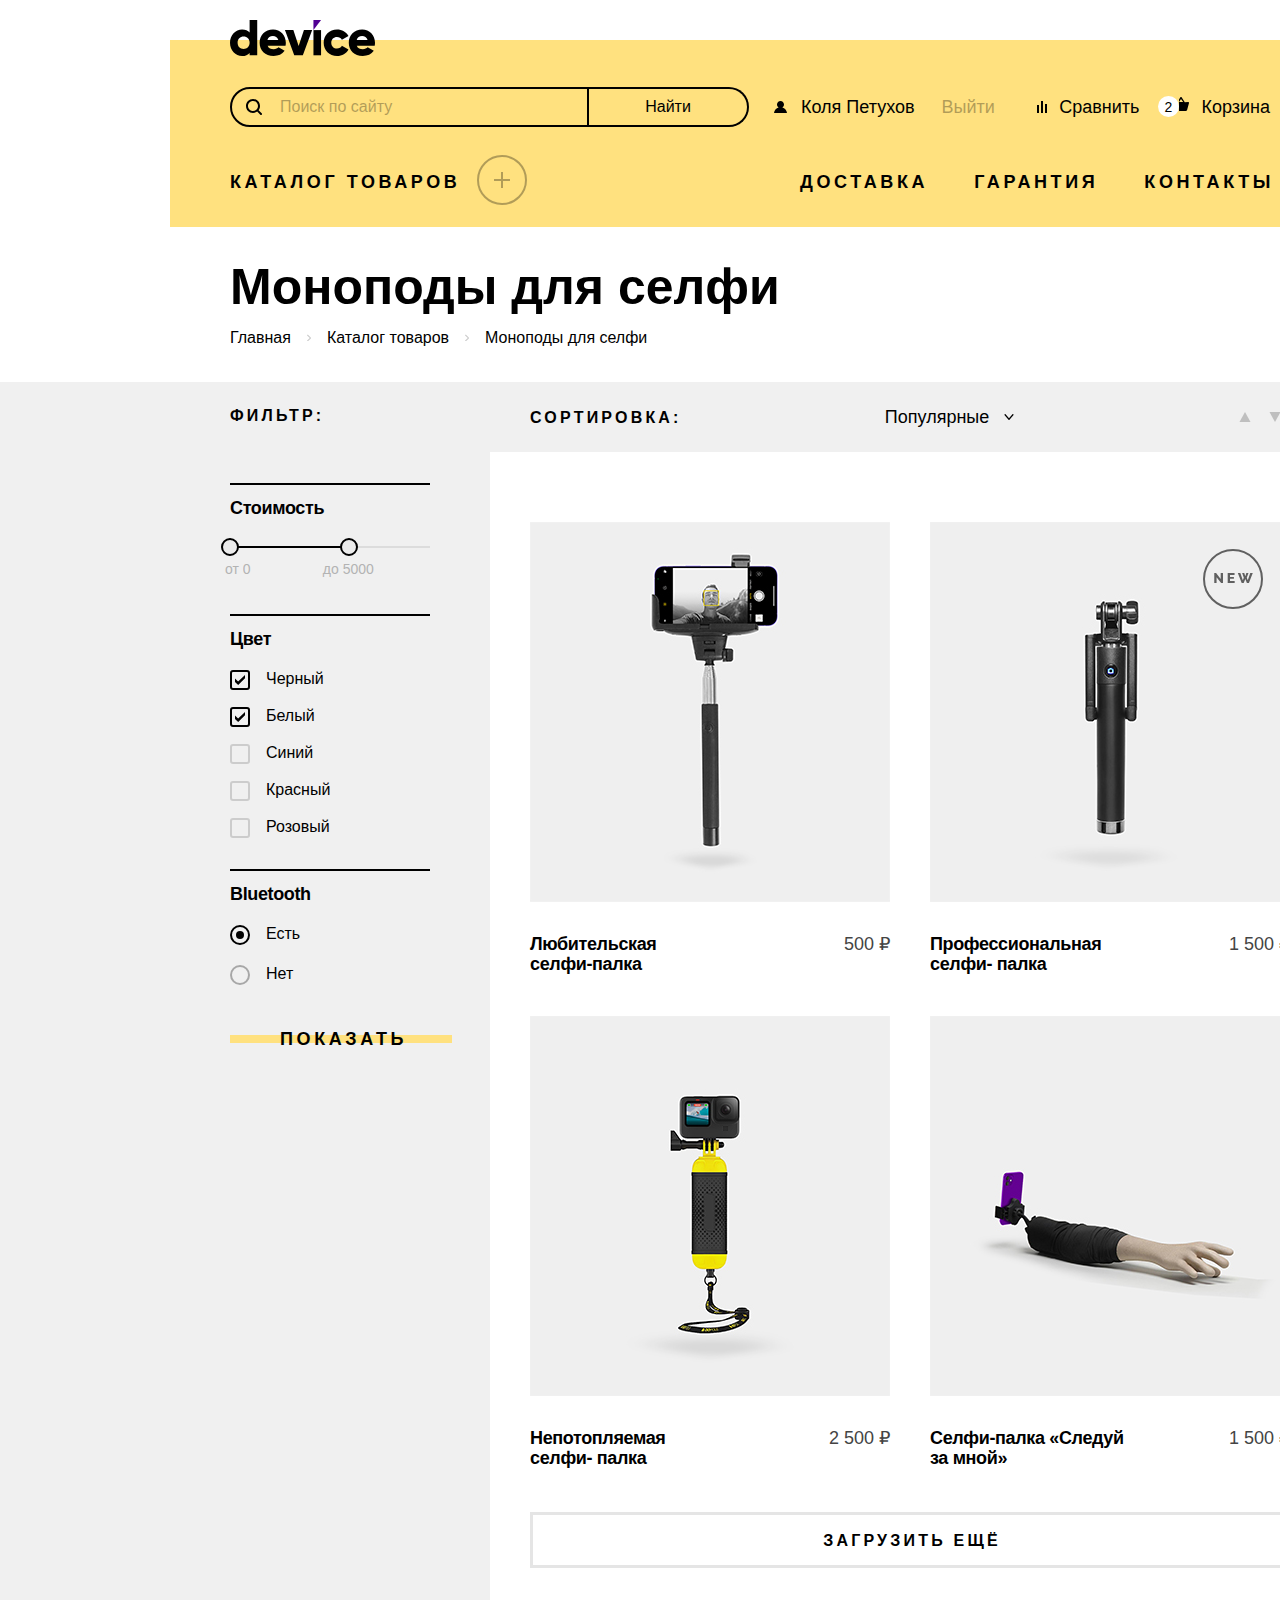
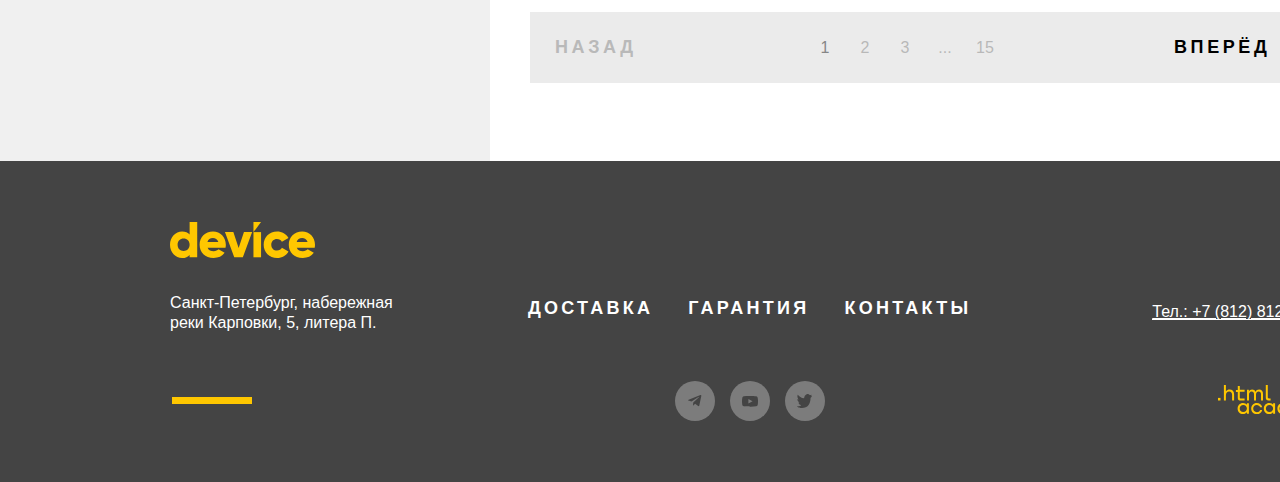
==== commit c7ebdc97: "Готовый проект" ====
--- a/catalog.html
+++ b/catalog.html
@@ -5,12 +5,13 @@
     <meta charset="utf-8">
     <meta name="viewport" content="width=device-width, initial-scale=1">
     <link rel="stylesheet" href="styles/styles.css">
+    <link rel="icon" href="favicon.ico">
+    <link rel="icon" type="image/png" sizes="32x32" href="img/favicon-32x32.png">
     <title>HTML Academy: Девайс Каталог</title>
   </head>
 
   <body>
     <header class="page-header page-header--catalog container">
-      <h1 class="visually-hidden">Магазин электронных товаров</h1>
       <nav class="navigation">
         <a href="./index.html" class="navigation__link-logo">
           <img src="img/logo-main.svg" width="145" height="36" alt="Логотип сайта">
@@ -21,7 +22,7 @@
               <input type="search" name="site-search" class="navigation__account-form-input"
                 placeholder="Поиск по сайту" required>
             </span>
-            <button type="submit" class="navigation__account-form-search"><span
+            <button type="submit" class="navigation__account-form-search" aria-label="Поиск по сайту"><span
                 class="navigation__account-form-search-text">Найти</span></button>
           </form>
           <div class="navigation__account-login-wrapper">
@@ -30,9 +31,9 @@
           </div>
           <div class="navigation__account-link-wrapper">
             <a href="#" class="navigation__account-link">Сравнить</a>
-            <button type="button" class="navigation__account-button-cart"><span
+            <button type="button" class="navigation__account-button-cart" aria-label="Открыть корзину"><span
                 class="navigation__account-button-cart-count">2</span> Корзина</button>
-            <div class="cart-modal">
+            <div class="cart-modal cart-modal--close">
               <ul class="cart-modal__product-list">
                 <li class="cart-modal__product-list-item">
                   <a href="#" class="cart-modal__product-link">
@@ -129,9 +130,8 @@
     </header>
 
     <main class="catalog-main">
-      <h1 class="visually-hidden">Каталог товаров</h1>
       <header class="catalog-header container">
-        <h2 class="title title--catalog">Моноподы для селфи</h2>
+        <h1 class="title title--catalog">Моноподы для селфи</h1>
         <ul class="breadcrumbs">
           <li class="breadcrumbs__item">
             <a href="./index.html" class="breadcrumbs__link">Главная</a>
@@ -156,10 +156,10 @@
                   <div class="range">
                     <div class="range__scale">
                       <div class="range__bar">
-                        <button class="range__toggle range__toggle--min">
+                        <button type="button" class="range__toggle range__toggle--min" aria-label="Изменить минимальную цену">
                           <span class="visually-hidden">Изменить минимальную цену.</span>
                         </button>
-                        <button class="range__toggle range__toggle--max">
+                        <button type="button" class="range__toggle range__toggle--max" aria-label="Изменить максимальную цену">
                           <span class="visually-hidden">Изменить максимальную цену.</span>
                         </button>
                       </div>
@@ -223,14 +223,14 @@
                   <ul class="filters__radio-list">
                     <li class="filters__radio-item">
                       <label class="filters__label filters__label--radio">
-                        <input type="radio" name="bluetooth" class="filters__radio-input visually-hidden" checked>
+                        <input type="radio" name="bluetooth-yes" class="filters__radio-input visually-hidden" checked>
                         Есть
                         <span class="filters__radio-mark"></span>
                       </label>
                     </li>
                     <li class="filters__radio-item">
                       <label class="filters__label filters__label--radio">
-                        <input type="radio" name="bluetooth" class="filters__radio-input visually-hidden">
+                        <input type="radio" name="bluetooth-no" class="filters__radio-input visually-hidden">
                         Нет
                         <span class="filters__radio-mark"></span>
                       </label>
@@ -238,8 +238,8 @@
                   </ul>
                 </fieldset>
               </div>
+              <button type="submit" class="button-line button-line--catalog-filters" aria-label="Показать результат">Показать</button>
             </form>
-            <button type="submit" class="button-line button-line--catalog-filters">Показать</button>
           </section>
           <section class="catalog-items">
             <h2 class="visually-hidden">Подходящие товары</h2>
@@ -391,7 +391,7 @@
         </div>
         <div class="page-footer__wrapper-right">
           <a href="tel:+78128121212" class="page-footer__phone-number">Тел.: +7 (812) 812-12-12</a>
-          <a href="#" class="page-footer__academy-link">
+          <a href="#" class="page-footer__academy-link" aria-label="Логотип HTML Academy">
             <svg width="115" height="33" viewBox="0 0 115 33" fill="none" xmlns="http://www.w3.org/2000/svg">
               <path d="M0 12.9V15.5H2.5V12.9H0Z" fill="#FFC700" />
               <path
--- a/styles/styles.css
+++ b/styles/styles.css
@@ -3,7 +3,7 @@
   font-style: normal;
   font-weight: 400;
   font-display: swap;
-  src: url(../fonts/rubik/rubik-400.woff2);
+  src: url("../fonts/rubik/rubik-400.woff2");
 }
 
 @font-face {
@@ -11,7 +11,7 @@
   font-style: normal;
   font-weight: 700;
   font-display: swap;
-  src: url(../fonts/rubik/rubik-700.woff2);
+  src: url("../fonts/rubik/rubik-700.woff2");
 }
 
 @font-face {
@@ -19,22 +19,23 @@
   font-style: normal;
   font-weight: 800;
   font-display: swap;
-  src: url(../fonts/raleway/raleway-800.woff2);
+  src: url("../fonts/raleway/raleway-800.woff2");
 }
 
 html {
   box-sizing: border-box;
+  height: 100%;
 }
 
 body,
 html {
-  height: 100%;
   width: 100%;
 }
 
 body {
-  margin: 0;
-  margin-top: 20px;
+  min-width: 1500px;
+  margin: 0;
+  padding-top: 20px;
 }
 
 *,
@@ -48,7 +49,7 @@
   object-fit: contain;
 }
 
-input[type='number'] {
+input[type="number"] {
   -moz-appearance: textfield;
 }
 
@@ -97,12 +98,12 @@
 
 .button-line:hover {
   background-image: none;
-  background-color: #FFE17F;
+  background-color: #ffe17f;
   cursor: pointer;
 }
 
 .button-line:active {
-  background: #FFCC33;
+  background: #ffcc33;
 }
 
 .button-line:disabled {
@@ -110,7 +111,7 @@
 }
 
 .button-line:focus-visible {
-  outline-color: #AF4FFF;
+  outline-color: #af4fff;
 }
 
 .button-line--slider {
@@ -136,18 +137,17 @@
 
 .button-line--modal:hover {
   background: 0;
-  background-color: #FFE17F;
+  background-color: #ffe17f;
 }
 
 .button-line--modal:active {
   background: 0;
-  background-color: #FFCC33;
+  background-color: #ffcc33;
 }
 
 .button-line--catalog-filters {
   padding: 10px 45px 10px 50px;
   background: linear-gradient(to bottom, transparent 16px, #ffe17f 16px, #ffe17f 24px, transparent 24px);
-  margin-left: 60px;
 }
 
 .button-line--product-card {
@@ -255,7 +255,7 @@
 }
 
 .navigation__link-logo:focus-visible {
-  outline: 2px solid #AF4FFF
+  outline: 2px solid #af4fff;
 }
 
 .navigation__account {
@@ -280,7 +280,7 @@
   left: -3px;
   right: -3px;
   bottom: -3px;
-  border: 2px solid #AF4FFF;
+  border: 2px solid #af4fff;
 }
 
 .navigation__outline-wrapper:focus-within.navigation__outline-wrapper::after {
@@ -300,7 +300,7 @@
   padding-left: 48px;
   position: relative;
   z-index: 1;
-  background-image: url(../img/icon-search.svg);
+  background-image: url("../img/icon-search.svg");
   background-repeat: no-repeat;
   background-position-y: 10px;
   background-position-x: 14px;
@@ -354,7 +354,7 @@
   left: -4px;
   right: -4px;
   bottom: -4px;
-  border: 2px solid #AF4FFF;
+  border: 2px solid #af4fff;
 }
 
 .navigation__account-form-search:hover {
@@ -388,7 +388,7 @@
   align-self: center;
   margin-left: 25px;
   padding-left: 27px;
-  background-image: url(../img/user.svg);
+  background-image: url("../img/user.svg");
   background-repeat: no-repeat;
   background-position-y: 9px;
   position: relative;
@@ -416,7 +416,7 @@
   left: 23px;
   right: -6px;
   bottom: -6px;
-  border: 2px solid #AF4FFF;
+  border: 2px solid #af4fff;
 }
 
 .navigation__account-enter:focus-visible.navigation__account-enter::after {
@@ -442,7 +442,7 @@
   align-self: center;
   padding-left: 22px;
   margin-right: 40px;
-  background-image: url(../img/stats.svg);
+  background-image: url("../img/stats.svg");
   background-repeat: no-repeat;
   background-position-y: 9px;
   position: relative;
@@ -464,7 +464,7 @@
   left: -6px;
   right: -6px;
   bottom: -6px;
-  border: 2px solid #AF4FFF;
+  border: 2px solid #af4fff;
 }
 
 .navigation__account-link:focus-visible.navigation__account-link::after {
@@ -488,7 +488,7 @@
   padding-left: 22px;
   height: 30px;
   align-self: center;
-  background-image: url(../img/cart.svg);
+  background-image: url("../img/cart.svg");
   background-repeat: no-repeat;
   background-position-y: 5px;
   background-position-x: -6px;
@@ -510,7 +510,7 @@
   left: -20px;
   right: -6px;
   bottom: -6px;
-  border: 2px solid #AF4FFF;
+  border: 2px solid #af4fff;
 }
 
 .navigation__account-button-cart:focus-visible.navigation__account-button-cart::after {
@@ -566,7 +566,7 @@
   cursor: pointer;
   border-radius: 25px;
   background-color: transparent;
-  background-image: url(../img/categories-button.svg);
+  background-image: url("../img/categories-button.svg");
   background-repeat: no-repeat;
   background-position-x: 50%;
   background-position-y: 50%;
@@ -595,7 +595,7 @@
   left: -6px;
   right: -6px;
   bottom: -15px;
-  border: 2px solid #AF4FFF;
+  border: 2px solid #af4fff;
 }
 
 .navigation__title:focus-within.navigation__title::after {
@@ -627,6 +627,7 @@
 
 .navigation__product-list {
   display: flex;
+  flex-wrap: wrap;
   list-style: none;
   margin: 0;
   padding: 0;
@@ -681,7 +682,7 @@
   left: -6px;
   right: -6px;
   bottom: -6px;
-  border: 2px solid #AF4FFF;
+  border: 2px solid #af4fff;
   z-index: 25;
 }
 
@@ -706,10 +707,10 @@
   list-style: none;
   margin: 0;
   padding: 0;
-  padding-top: 33px;
+  padding-top: 27px;
   padding-left: 60px;
   padding-bottom: 27px;
-  background-color: #FFE17F;
+  background-color: #ffe17f;
   z-index: 20;
 }
 
@@ -722,7 +723,7 @@
   list-style: none;
   margin: 0;
   padding: 0;
-  padding-bottom: 29px
+  padding-bottom: 29px;
 }
 
 .navigation__categories-item {
@@ -762,7 +763,7 @@
   left: -6px;
   right: -6px;
   bottom: -6px;
-  border: 2px solid #AF4FFF;
+  border: 2px solid #af4fff;
 }
 
 .navigation__categories-link--active:focus-visible.navigation__categories-link--active::after {
@@ -785,7 +786,7 @@
   left: -6px;
   right: -6px;
   bottom: -6px;
-  border: 2px solid #AF4FFF;
+  border: 2px solid #af4fff;
 }
 
 .navigation__categories-link:focus-visible.navigation__categories-link::after {
@@ -798,16 +799,20 @@
 
 /*Корзина*/
 .cart-modal {
-  display: none;
+  display: block;
   position: absolute;
   top: 40px;
-  left: 0;
+  left: -2px;
   flex-direction: column;
   width: 320px;
   background-color: #000000;
   z-index: 120;
 }
 
+.cart-modal--close {
+  display: none;
+}
+
 .cart-modal__product-list {
   color: #000000;
   position: relative;
@@ -822,7 +827,7 @@
   display: inline-block;
   position: absolute;
   top: -6px;
-  left: calc(50% - 3px);
+  left: calc(50% - 7px);
   background-color: transparent;
   border: 7px solid transparent;
   border-bottom: 6px solid #000000;
@@ -866,7 +871,7 @@
   left: 16px;
   right: 84px;
   bottom: 16px;
-  border: 2px solid #AF4FFF;
+  border: 2px solid #af4fff;
 }
 
 .cart-modal__product-link:focus-visible.cart-modal__product-link::after {
@@ -911,7 +916,7 @@
   left: -8px;
   right: -9px;
   bottom: -9px;
-  border: 2px solid #AF4FFF;
+  border: 2px solid #af4fff;
 }
 
 .close-button:focus-visible .close-button__outline::after {
@@ -929,7 +934,7 @@
 
 .close-button::before,
 .close-button::after {
-  content: '';
+  content: "";
   position: absolute;
   display: block;
   width: 12px;
@@ -947,6 +952,7 @@
 
 .close-button:hover {
   opacity: 0.6;
+  cursor: pointer;
 }
 
 .close-button:active {
@@ -962,6 +968,11 @@
   background-color: #444444;
 }
 
+.cart-modal__price-text {
+  line-height: 44px;
+  margin: 0;
+}
+
 .cart-modal__open-cart-button {
   display: block;
   font-family: "Raleway", "Arial", sans-serif;
@@ -969,18 +980,18 @@
   font-weight: 800;
   line-height: 21px;
   color: #000000;
-  text-align: center;
+  text-align: left;
   text-transform: uppercase;
   text-decoration: none;
   background-color: #ffffff;
-  padding: 14.5px 25px;
+  padding: 14.5px 21px 14.5px 25px;
   margin: 20px;
-  letter-spacing: 3px;
+  letter-spacing: 0.2em;
   position: relative;
 }
 
 .cart-modal__open-cart-button:hover {
-  background-color: #FFE17F;
+  background-color: #ffe17f;
 }
 
 .cart-modal__open-cart-button:active .cart-modal__open-cart-button-text {
@@ -999,7 +1010,7 @@
   left: -6px;
   right: -6px;
   bottom: -6px;
-  border: 2px solid #AF4FFF;
+  border: 2px solid #af4fff;
 }
 
 .cart-modal__open-cart-button:focus-visible.cart-modal__open-cart-button::after {
@@ -1045,12 +1056,12 @@
   position: absolute;
   right: 49px;
   z-index: 0;
-  top: -10px
+  top: -10px;
 }
 
 .slider__item-img {
   order: -1;
-  margin-top: -18px
+  margin-top: -18px;
 }
 
 .slider__item-text-wrapper {
@@ -1170,7 +1181,7 @@
   left: -6px;
   right: -6px;
   bottom: -6px;
-  border: 2px solid #AF4FFF;
+  border: 2px solid #af4fff;
 }
 
 .slider__select-item:focus-within:not(:disabled).slider__select-item::after {
@@ -1191,7 +1202,7 @@
   position: relative;
   width: 20px;
   height: 60px;
-  background-image: url(../img/slider-arrow.svg);
+  background-image: url("../img/slider-arrow.svg");
   background-color: transparent;
   border: none;
 }
@@ -1204,7 +1215,7 @@
   left: -6px;
   right: -6px;
   bottom: -6px;
-  border: 2px solid #AF4FFF;
+  border: 2px solid #af4fff;
 }
 
 .slider__arrow-button--right {
@@ -1241,7 +1252,8 @@
   padding: 0;
   list-style: none;
   display: flex;
-  justify-content: space-between;
+  flex-wrap: wrap;
+  column-gap: 40px;
 }
 
 .main-catalog__list-item {
@@ -1254,7 +1266,7 @@
 
 .main-catalog__list-item:hover {
   cursor: pointer;
-  background-image: linear-gradient(to bottom, #FFC700 160px, #ffffff 160px);
+  background-image: linear-gradient(to bottom, #ffc700 160px, #ffffff 160px);
 }
 
 .main-catalog__list-item:active {
@@ -1266,42 +1278,42 @@
 }
 
 .main-catalog__list-item--virtual-reality::before {
-  content: url(../img/mask.svg);
+  content: url("../img/mask.svg");
   position: absolute;
   top: 53px;
   left: 32px;
 }
 
 .main-catalog__list-item--mono-selfie::before {
-  content: url(../img/holder.svg);
+  content: url("../img/holder.svg");
   position: absolute;
   top: 43px;
   left: 37px;
 }
 
 .main-catalog__list-item--action-cam::before {
-  content: url(../img/action-cam.svg);
+  content: url("../img/action-cam.svg");
   position: absolute;
   top: 36px;
   left: 44px;
 }
 
 .main-catalog__list-item--fitness-brace::before {
-  content: url(../img/fit-bracer.svg);
+  content: url("../img/fit-bracer.svg");
   position: absolute;
   top: 47px;
   left: 26px;
 }
 
 .main-catalog__list-item--smart-watches::before {
-  content: url(../img/watches.svg);
+  content: url("../img/watches.svg");
   position: absolute;
   top: 31px;
   left: 52px;
 }
 
 .main-catalog__list-item--quadracopter::before {
-  content: url(../img/quadracopter.svg);
+  content: url("../img/quadracopter.svg");
   position: absolute;
   top: 45px;
   left: 14px;
@@ -1325,7 +1337,7 @@
   left: -6px;
   right: -6px;
   bottom: -6px;
-  border: 2px solid #AF4FFF;
+  border: 2px solid #af4fff;
 }
 
 .main-catalog__list-link:focus-visible.main-catalog__list-link::after {
@@ -1372,7 +1384,7 @@
 }
 
 .features__list-item--active .button-line--features {
-  color: #FFE17F;
+  color: #ffe17f;
   background-color: #000000;
   background-image: none;
   width: 100%;
@@ -1427,21 +1439,21 @@
 }
 
 .features__description--delivery::after {
-  content: url(../img/delivery-man.svg);
+  content: url("../img/delivery-man.svg");
   left: calc(100% + 106px);
   width: 136px;
   height: 164px;
 }
 
 .features__description--garantee::after {
-  content: url(../img/garantee.svg);
+  content: url("../img/garantee.svg");
   left: calc(100% + 79px);
   width: 171px;
   height: 195px;
 }
 
 .features__description--credit::after {
-  content: url(../img/credit.svg);
+  content: url("../img/credit.svg");
   left: calc(100% + 98px);
   width: 156px;
   height: 188px;
@@ -1482,7 +1494,7 @@
   text-transform: uppercase;
   text-align: center;
   letter-spacing: 0.2em;
-  background-image: url(../img/delivery-truck.svg), linear-gradient(to right, #ffe17f 125px, #f0f0f0 125px);
+  background-image: url("../img/delivery-truck.svg"), linear-gradient(to right, #ffe17f 125px, #f0f0f0 125px);
   background-repeat: no-repeat, no-repeat;
   background-position-x: 39px, 0;
   background-position-y: 35px, 0;
@@ -1496,7 +1508,7 @@
   left: -6px;
   right: -6px;
   bottom: -6px;
-  border: 2px solid #AF4FFF;
+  border: 2px solid #af4fff;
 }
 
 .delivery-rare__button:focus-visible.delivery-rare__button::after {
@@ -1508,7 +1520,7 @@
 }
 
 .delivery-rare__button:hover {
-  background-image: url(../img/delivery-truck.svg), linear-gradient(to right, #FFC700 125px, #f0f0f0 125px);
+  background-image: url("../img/delivery-truck.svg"), linear-gradient(to right, #ffc700 125px, #f0f0f0 125px);
   cursor: pointer;
 }
 
@@ -1586,7 +1598,7 @@
   content: "";
   width: 8px;
   height: 8px;
-  background-color: #FFC700;
+  background-color: #ffc700;
   display: block;
   position: absolute;
   border-radius: 4px;
@@ -1621,7 +1633,6 @@
   text-decoration: none;
   position: relative;
   letter-spacing: 0.1px;
-
 }
 
 .contacts__phone-number::after {
@@ -1640,7 +1651,7 @@
   opacity: 0.6;
 }
 
-.contacts__phone-number:hover {
+.contacts__phone-number:active {
   opacity: 0.3;
 }
 
@@ -1652,7 +1663,7 @@
   left: -6px;
   right: -6px;
   bottom: -6px;
-  border: 2px solid #AF4FFF;
+  border: 2px solid #af4fff;
 }
 
 .contacts__phone-number:focus-visible.contacts__phone-number::before {
@@ -1665,7 +1676,7 @@
 
 /*Подписка на рассылку*/
 .subscribe {
-  background-color: #F0F0F0;
+  background-color: #f0f0f0;
   padding-top: 64px;
   padding-bottom: 56px;
 }
@@ -1702,7 +1713,7 @@
 }
 
 .subscribe__description--form::before {
-  content: url(../img/icon-status.svg);
+  content: url("../img/icon-status.svg");
   width: 14px;
   height: 14px;
   position: absolute;
@@ -1711,7 +1722,7 @@
 
 .subscribe__form {
   display: flex;
-  height: 57px;
+  min-height: 57px;
 }
 
 .subscribe__input {
@@ -1726,7 +1737,7 @@
 }
 
 .subscribe__input:focus {
-  background-color: #DCDCDC;
+  background-color: #dcdcdc;
   outline: none;
 }
 
@@ -1736,7 +1747,7 @@
 
 /*Класс для отображения ошибки в input*/
 .subscribe__input--invalid {
-  border-bottom: 3px solid #FF3D3D;
+  border-bottom: 3px solid #ff3d3d;
 }
 
 .subscribe__button {
@@ -1762,7 +1773,7 @@
   left: -6px;
   right: -6px;
   bottom: -6px;
-  border: 2px solid #AF4FFF;
+  border: 2px solid #af4fff;
 }
 
 .subscribe__button:hover {
@@ -1792,7 +1803,6 @@
 .page-footer {
   background-color: #444444;
   padding-top: 61px;
-  margin-bottom: 100px;
   padding-bottom: 6px;
 }
 
@@ -1814,7 +1824,7 @@
   left: -6px;
   right: 84px;
   bottom: -6px;
-  border: 2px solid #AF4FFF;
+  border: 2px solid #af4fff;
 }
 
 .page-footer__logo-link:hover {
@@ -1837,7 +1847,7 @@
   font-family: "Rubik", "Arial", sans-serif;
   font-size: 16px;
   line-height: 20px;
-  color: #FFFFFF;
+  color: #ffffff;
   padding-bottom: 66px;
   position: relative;
   margin-right: 119px;
@@ -1857,7 +1867,7 @@
   position: absolute;
   width: 80px;
   height: 7px;
-  background-color: #FFC700;
+  background-color: #ffc700;
   bottom: -5px;
   left: 2px;
 }
@@ -1880,6 +1890,7 @@
   padding: 0;
   list-style: none;
   display: flex;
+  flex-wrap: wrap;
 }
 
 .page-footer__features-list-item:not(:last-child) {
@@ -1907,11 +1918,11 @@
   left: 0;
   height: 2px;
   width: 100%;
-  background-color: #FFC700;
+  background-color: #ffc700;
 }
 
 .page-footer__features-list-link:hover {
-  color: #FFC700;
+  color: #ffc700;
 }
 
 .page-footer__features-list-link:hover.page-footer__features-list-link::before {
@@ -1930,7 +1941,7 @@
   left: -6px;
   right: -6px;
   bottom: -6px;
-  border: 2px solid #AF4FFF;
+  border: 2px solid #af4fff;
 }
 
 .page-footer__features-list-link:focus-visible.page-footer__features-list-link::after {
@@ -1943,6 +1954,7 @@
 
 .socials-list {
   display: flex;
+  flex-wrap: wrap;
   align-self: center;
   margin: 0;
   padding: 0;
@@ -1970,7 +1982,7 @@
   left: -6px;
   right: -6px;
   bottom: -6px;
-  border: 2px solid #AF4FFF;
+  border: 2px solid #af4fff;
 }
 
 .socials-list__link:focus-within.socials-list__link::after {
@@ -1982,7 +1994,7 @@
 }
 
 .socials-list__link:hover {
-  background-color: #FFC700;
+  background-color: #ffc700;
 }
 
 .socials-list__link:active .socials-list__link-img {
@@ -1998,15 +2010,15 @@
 }
 
 .socials-list__link-img--telegram {
-  background-image: url(../img/telegram-icon.svg);
+  background-image: url("../img/telegram-icon.svg");
 }
 
 .socials-list__link-img--youtube {
-  background-image: url(../img/youtube-icon.svg);
+  background-image: url("../img/youtube-icon.svg");
 }
 
 .socials-list__link-img--twitter {
-  background-image: url(../img/twitter-icon.svg);
+  background-image: url("../img/twitter-icon.svg");
 }
 
 .page-footer__academy-link {
@@ -2029,9 +2041,9 @@
   position: absolute;
   top: -6px;
   left: -6px;
-  right: 55px;
+  right: -6px;
   bottom: -6px;
-  border: 2px solid #AF4FFF;
+  border: 2px solid #af4fff;
 }
 
 .page-footer__academy-link:focus-visible.page-footer__academy-link::after {
@@ -2079,11 +2091,11 @@
   left: -6px;
   right: -6px;
   bottom: -6px;
-  border: 2px solid #AF4FFF;
+  border: 2px solid #af4fff;
 }
 
 .page-footer__phone-number:hover {
-  color: #FFC700;
+  color: #ffc700;
 }
 
 .page-footer__phone-number:active {
@@ -2109,10 +2121,11 @@
 /*Хлебные крошки*/
 .breadcrumbs {
   display: flex;
+  flex-wrap: wrap;
   margin: 0;
   padding: 0;
   list-style: none;
-  font-family: "Rubik", "Aial", sans-serif;
+  font-family: "Rubik", "Arial", sans-serif;
   font-size: 16px;
   font-weight: 400;
   line-height: 20px;
@@ -2134,7 +2147,7 @@
   position: absolute;
   top: 6px;
   left: calc(100% + 16px);
-  background-image: url(../img/icon-breadcumbs.svg);
+  background-image: url("../img/icon-breadcumbs.svg");
 }
 
 .breadcrumbs__link {
@@ -2159,7 +2172,7 @@
   left: -6px;
   right: -6px;
   bottom: -6px;
-  border: 2px solid #AF4FFF;
+  border: 2px solid #af4fff;
 }
 
 .breadcrumbs__link:focus-visible.breadcrumbs__link::after {
@@ -2171,7 +2184,7 @@
 }
 
 .catalog-main__wrapper-background {
-  background-color: #F0F0F0;
+  background-color: #f0f0f0;
 }
 
 .catalog-main__wrapper-content {
@@ -2211,7 +2224,7 @@
   height: 26px;
   top: -3px;
   left: -3px;
-  border: 2px solid #AF4FFF;
+  border: 2px solid #af4fff;
 }
 
 .filters__label:hover {
@@ -2263,7 +2276,7 @@
   position: relative;
   height: 2px;
   margin-bottom: 11px;
-  background-color: #DCDCDC;
+  background-color: #dcdcdc;
 }
 
 .range__bar {
@@ -2280,7 +2293,7 @@
   position: absolute;
   width: 18px;
   height: 18px;
-  background: #EBEBEB;
+  background: #ebebeb;
   border: 2px solid #000000;
   border-radius: 50%;
   cursor: pointer;
@@ -2297,7 +2310,7 @@
 }
 
 .range__toggle:hover {
-  background-image: url(../img/range-toggle-hover.svg);
+  background-image: url("../img/range-toggle-hover.svg");
   background-position-x: center;
   background-position-y: center;
   border: 0;
@@ -2319,7 +2332,7 @@
   left: -6px;
   right: -6px;
   bottom: -6px;
-  border: 2px solid #AF4FFF;
+  border: 2px solid #af4fff;
 }
 
 .range__toggle:focus-visible {
@@ -2340,7 +2353,7 @@
   font-size: 14px;
   font-weight: 400;
   line-height: 20px;
-  color: #B3B3B3;
+  color: #b3b3b3;
   position: relative;
 }
 
@@ -2354,7 +2367,7 @@
   padding: 0;
   border: 0;
   height: 20px;
-  color: #B3B3B3;
+  color: #b3b3b3;
 }
 
 .range__label::after {
@@ -2365,7 +2378,7 @@
   left: -4px;
   right: 40px;
   bottom: -2px;
-  border: 2px solid #AF4FFF;
+  border: 2px solid #af4fff;
 }
 
 .range__label:focus-within.range__label::after {
@@ -2405,7 +2418,7 @@
   left: 0;
   width: 20px;
   height: 20px;
-  border: 2px solid #CCCCCC;
+  border: 2px solid #cccccc;
   border-radius: 3px;
   background-color: transparent;
 }
@@ -2413,7 +2426,7 @@
 .filters__checkbox-input[type="checkbox"]:checked + .filters__checkbox-mark {
   border-color: #000000;
   background-color: transparent;
-  background-image: url(../img/icon-checkbox-mark.svg);
+  background-image: url("../img/icon-checkbox-mark.svg");
   background-repeat: no-repeat;
   background-position: center;
 }
@@ -2488,7 +2501,7 @@
   font-weight: 400;
   line-height: 30px;
   color: #000000;
-  background-image: url(../img/icon-sort.svg);
+  background-image: url("../img/icon-sort.svg");
   background-repeat: no-repeat;
   background-position-x: calc(100% - 26px);
   background-position-y: center;
@@ -2526,7 +2539,7 @@
   left: -6px;
   right: -6px;
   bottom: -6px;
-  border: 2px solid #AF4FFF;
+  border: 2px solid #af4fff;
 }
 
 .sort__select-outline-wrapper:focus-within.sort__select-outline-wrapper::after {
@@ -2540,7 +2553,6 @@
 .sort__button {
   display: block;
   position: relative;
-
 }
 
 .sort__button-rect {
@@ -2548,7 +2560,7 @@
   width: 30px;
   height: 30px;
   opacity: 0.2;
-  background-image: url(../img/icon-sort-list.svg);
+  background-image: url("../img/icon-sort-list.svg");
   background-repeat: no-repeat;
   background-position-x: center;
   background-position-y: center;
@@ -2574,7 +2586,7 @@
   left: -2px;
   right: -2px;
   bottom: -2px;
-  border: 2px solid #AF4FFF;
+  border: 2px solid #af4fff;
 }
 
 .sort__button:focus-visible.sort__button::after {
@@ -2616,7 +2628,7 @@
   content: "";
   width: 60px;
   height: 60px;
-  background-image: url(../img/icon-product-new.svg);
+  background-image: url("../img/icon-product-new.svg");
   position: absolute;
   top: 27px;
   right: 27px;
@@ -2648,7 +2660,7 @@
 
 .shop-items__card:active .button-line--product-card {
   display: block;
-  background: #FFCC33
+  background: #ffcc33;
 }
 
 .shop-items__card--new:active::after {
@@ -2675,7 +2687,7 @@
   left: -6px;
   right: -6px;
   bottom: -6px;
-  border: 2px solid #AF4FFF;
+  border: 2px solid #af4fff;
 }
 
 .shop-items__card-link-wrapper:focus-within {
@@ -2724,7 +2736,7 @@
   letter-spacing: 0.2em;
   text-transform: uppercase;
   width: 100%;
-  border: 3px solid #E5E5E5;
+  border: 3px solid #e5e5e5;
   background-color: #ffffff;
   padding-top: 16px;
   padding-left: 10px;
@@ -2740,7 +2752,7 @@
   left: -6px;
   right: -6px;
   bottom: -6px;
-  border: 2px solid #AF4FFF;
+  border: 2px solid #af4fff;
 }
 
 .shop-items__button-load:hover {
@@ -2757,7 +2769,7 @@
 }
 
 .shop-items__button-load:focus-visible {
-  outline: #E5E5E5;
+  outline: #e5e5e5;
 }
 
 .shop-items__button-load:disabled {
@@ -2770,11 +2782,11 @@
   justify-content: center;
   align-items: center;
   width: 100%;
-  height: 71px;
+  min-height: 71px;
   margin: 0;
   padding: 0;
   list-style: none;
-  background-color: #EBEBEB;
+  background-color: #ebebeb;
   color: #444444;
 }
 
@@ -2835,7 +2847,7 @@
   left: -6px;
   right: -6px;
   bottom: -6px;
-  border: 2px solid #AF4FFF;
+  border: 2px solid #af4fff;
 }
 
 .pagination__link:focus-visible.pagination__link::after {
@@ -2851,7 +2863,7 @@
 }
 
 .pagination__link--button:hover {
-  background-color: #DCDCDC;
+  background-color: #dcdcdc;
 }
 
 .pagination__item--button:active .pagination__link-text {
@@ -2859,12 +2871,12 @@
 }
 
 .pagination__link--disabled {
-  color: #B9B9B9;
+  color: #b9b9b9;
 }
 
 .pagination__link--disabled:hover {
-  background-color: #EBEBEB;
-  color: #B9B9B9;
+  background-color: #ebebeb;
+  color: #b9b9b9;
 }
 
 .pagination__link:hover {
@@ -2973,7 +2985,7 @@
   font-weight: 400;
   line-height: 20px;
   padding: 20px;
-  background-color: #F0F0F0;
+  background-color: #f0f0f0;
   margin-top: 14px;
   background-repeat: no-repeat;
   background-position-x: 325px;
@@ -2993,11 +3005,11 @@
   right: -6px;
   bottom: -6px;
   display: block;
-  border: 2px solid #AF4FFF;
+  border: 2px solid #af4fff;
 }
 
 .rare-modal__input:hover {
-  background-color: #DCDCDC;
+  background-color: #dcdcdc;
 }
 
 .rare-modal__input:disabled {
@@ -3009,20 +3021,20 @@
 }
 
 .rare-modal__input--count:focus-visible {
-  outline: 2px solid #AF4FFF;
+  outline: 2px solid #af4fff;
 }
 
 .rare-modal__input--name {
-  background-image: url(../img/icon-input-name.svg);
+  background-image: url("../img/icon-input-name.svg");
   background-position-x: 326px;
 }
 
 .rare-modal__input--mail {
-  background-image: url(../img/icon-input-mail.svg);
+  background-image: url("../img/icon-input-mail.svg");
 }
 
 .rare-modal__input--invalid {
-  border: 2px solid #FF3D3D;
+  border: 2px solid #ff3d3d;
 }
 
 .rare-modal__input--count {
@@ -3033,6 +3045,7 @@
   text-align: center;
 }
 
+
 .rare-modal__input-hint {
   font-family: "Rubik", "Arial", sans-serif;
   font-size: 14px;
@@ -3044,7 +3057,7 @@
 
 .rare-modal__input-hint--mail {
   display: inline;
-  color: #FF3D3D;
+  color: #ff3d3d;
 }
 
 .rare-modal__count-wrapper {
@@ -3062,7 +3075,7 @@
 }
 
 .rare-modal__count-buttons-wrapper--disabled {
-  border: 2px solid #FF3D3D;
+  border: 2px solid #ff3d3d;
 }
 
 .rare-modal__button-count {
@@ -3073,6 +3086,7 @@
   border: 0;
   margin: 0;
   position: relative;
+  background-color: #f0f0f0;
 }
 
 .rare-modal__button-count--minus::before {
@@ -3109,40 +3123,32 @@
 }
 
 .rare-modal__button-count:hover {
-  background-color: #EBEBEB;
-}
-
-.rare-modal__button-count:hover.rare-modal__button-count--minus::before {
-  background-color: #5E5E5E;
-}
-
-.rare-modal__button-count:hover.rare-modal__button-count--plus::before {
-  background-color: #5E5E5E;
-}
-
-.rare-modal__button-count:hover.rare-modal__button-count--plus::after {
-  background-color: #5E5E5E;
-}
-
+  background-color: #ebebeb;
+  cursor: pointer;
+}
+
+.rare-modal__button-count:hover::before {
+  background-color: #5e5e5e;
+}
+
+.rare-modal__button-count:hover::after {
+  background-color: #5e5e5e;
+}
 
 .rare-modal__button-count:active {
-  background-color: #F0F0F0;
-}
-
-.rare-modal__button-count:active.rare-modal__button-count--minus::before {
-  background-color: #A8A8A8;
-}
-
-.rare-modal__button-count:active.rare-modal__button-count--plus::before {
-  background-color: #A8A8A8;
-}
-
-.rare-modal__button-count:active.rare-modal__button-count--plus::after {
-  background-color: #A8A8A8;
+  background-color: #f0f0f0;
+}
+
+.rare-modal__button-count:active::before {
+  background-color: #a8a8a8;
+}
+
+.rare-modal__button-count:active::after {
+  background-color: #a8a8a8;
 }
 
 .rare-modal__button-count:focus-visible {
-  outline: 2px solid #AF4FFF
+  outline: 2px solid #af4fff;
 }
 
 .rare-modal__button-close {
@@ -3156,7 +3162,7 @@
   border: 0;
   cursor: pointer;
   background-color: transparent;
-  background-image: url(../img/icon-close.svg);
+  background-image: url("../img/icon-close.svg");
   background-repeat: no-repeat;
 }
 
@@ -3176,7 +3182,7 @@
   left: -6px;
   right: -6px;
   bottom: -6px;
-  border: 2px solid #AF4FFF;
+  border: 2px solid #af4fff;
 }
 
 .rare-modal__button-close:focus-visible.rare-modal__button-close::after {
@@ -3193,12 +3199,12 @@
   width: 26px;
   height: 26px;
   border-radius: 13px;
-  background-color: #FFE17F;
+  background-color: #ffe17f;
   position: absolute;
   top: -3px;
   left: 121px;
   cursor: pointer;
-  background-image: url(../img/information-icon-black.svg);
+  background-image: url("../img/information-icon-black.svg");
   background-repeat: no-repeat;
   background-position-x: 50%;
   background-position-y: 50%;
@@ -3215,7 +3221,7 @@
   font-weight: 400;
   line-height: 20px;
   width: 200px;
-  color: #FFFFFF;
+  color: #ffffff;
   padding: 19px 17px 19px 19px;
   background-color: #000000;
   box-shadow: 0 10px 0 0 rgba(0, 0, 0, 0.1);
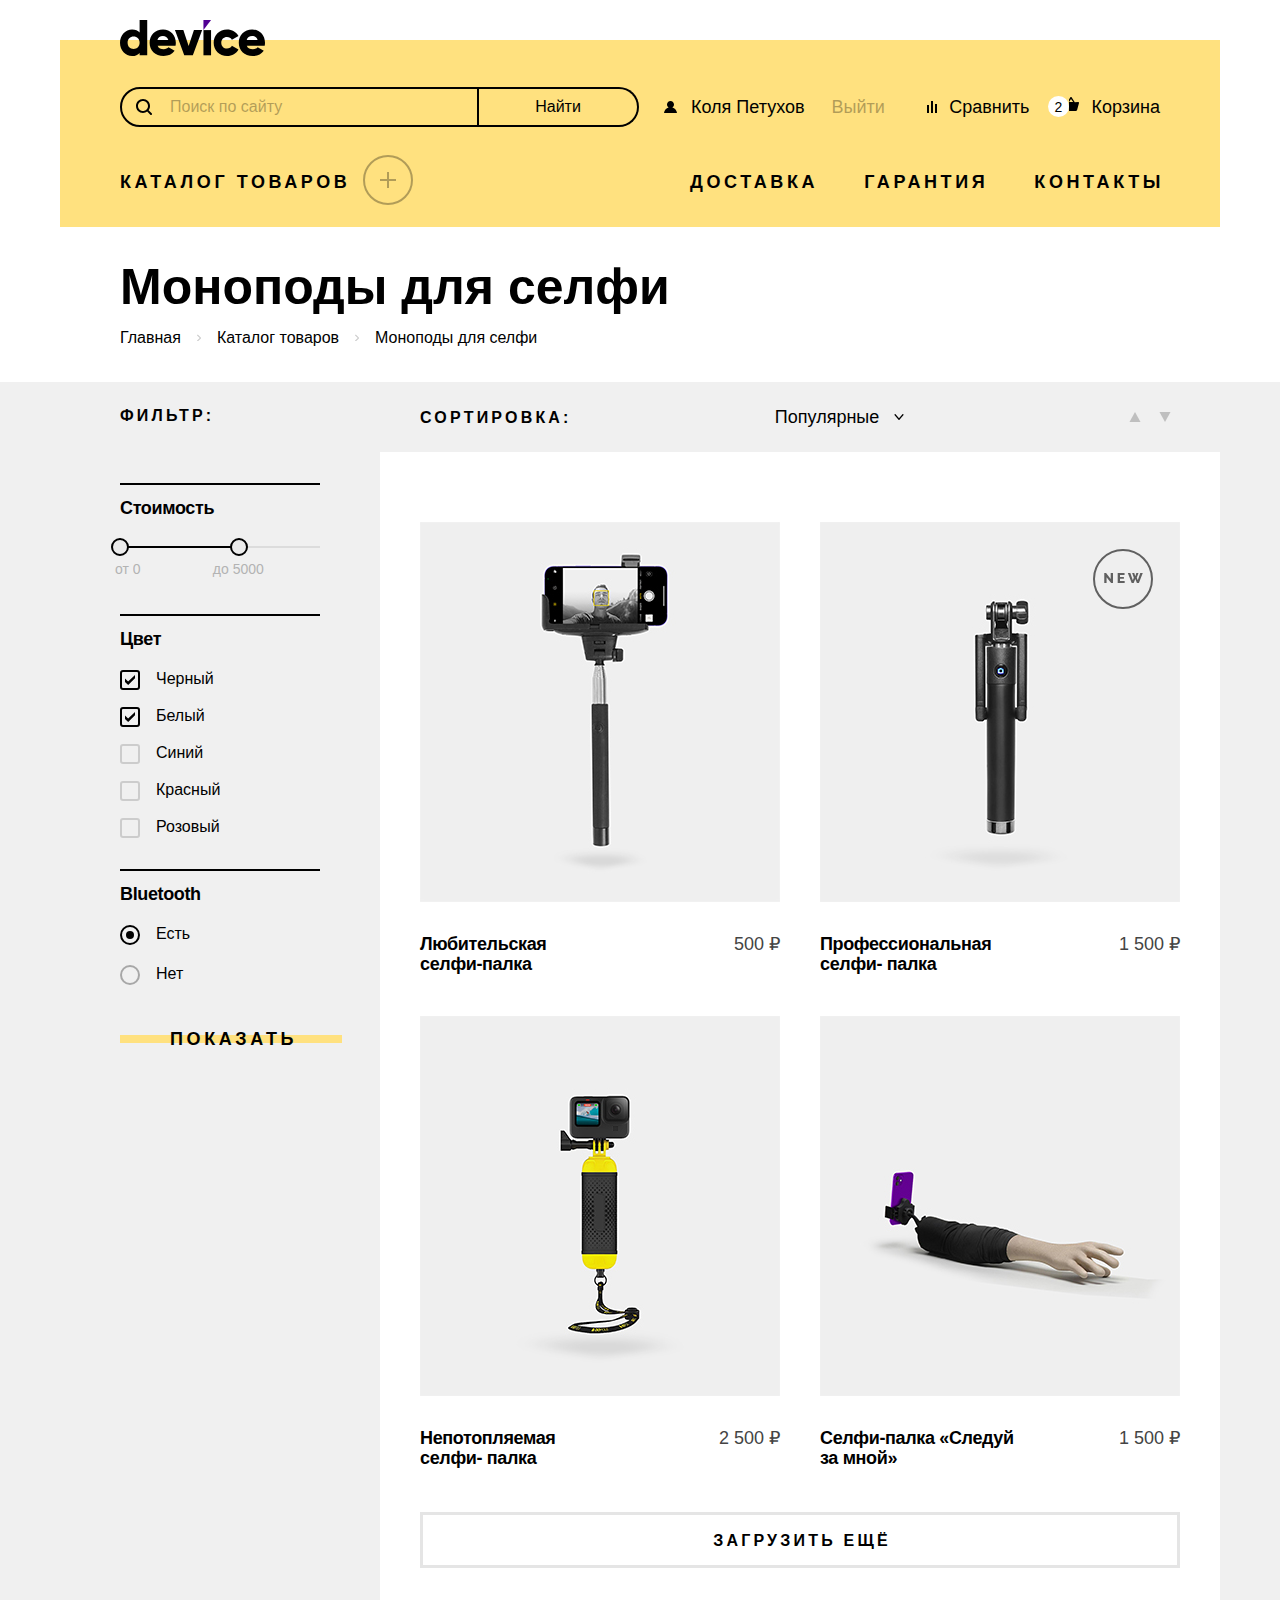
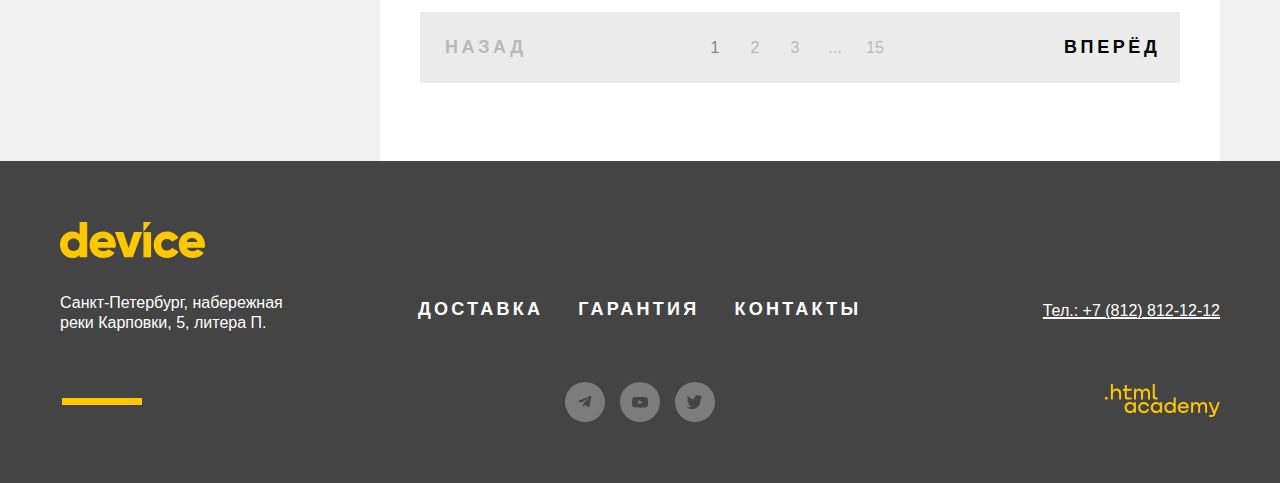
==== commit d3acc473: "Merge pull request #6 from Roman3341/master" ====
--- a/catalog.html
+++ b/catalog.html
@@ -166,10 +166,10 @@
                     </div>
                     <div class="range__wrapper-inputs">
                       <label class="range__label">
-                        от <input class="range__input" type="number" value="0" name="min-price">
+                        от <input class="range__input input__number" type="number" value="0" name="min-price">
                       </label>
                       <label class="range__label">
-                        до <input class="range__input" type="number" value="5000" name="max-price">
+                        до <input class="range__input input__number" type="number" value="5000" name="max-price">
                       </label>
                     </div>
                   </div>
@@ -271,7 +271,7 @@
                       <p class="shop-items__text-wrapper"><span class="shop-items__card-title">Любительская <br>
                           селфи-палка</span><span class="shop-items__card-price">500
                           ₽</span></p>
-                      <img src="./img/selfie-stick-beginner.png" width="360" height="380" class="shop-items__card-img"
+                      <img src="./img/selfie-stick-beginner.jpg" width="360" height="380" class="shop-items__card-img"
                         alt="Любительская селфи-палка">
                       <span class="button-line button-line--product-card">Подробнее</span>
                     </a>
@@ -282,7 +282,7 @@
                           селфи-&nbsp;палка</span><span class="shop-items__card-price">1
                           500
                           ₽</span></p>
-                      <img src="./img/selfie-stick-profi.png" class="shop-items__card-img" width="360" height="380"
+                      <img src="./img/selfie-stick-profi.jpg" class="shop-items__card-img" width="360" height="380"
                         alt="Профессиональная селфи-палка">
                       <span class="button-line button-line--product-card">Подробнее</span>
                     </a>
@@ -292,7 +292,7 @@
                       <p class="shop-items__text-wrapper"><span class="shop-items__card-title">Непотопляемая
                           селфи-&nbsp;палка</span><span class="shop-items__card-price">2 500
                           ₽</span></p>
-                      <img src="./img/selfie-stick-unsinkable.png" class="shop-items__card-img" width="360" height="380"
+                      <img src="./img/selfie-stick-unsinkable.jpg" class="shop-items__card-img" width="360" height="380"
                         alt="Непотопляемая селфи-палка">
                       <span class="button-line button-line--product-card">Подробнее</span>
                     </a>
@@ -303,7 +303,7 @@
                           мной»</span><span class="shop-items__card-price">1
                           500
                           ₽</span></p>
-                      <img src="./img/selfie-stick-with-me.png" class="shop-items__card-img" width="360" height="380"
+                      <img src="./img/selfie-stick-with-me.jpg" class="shop-items__card-img" width="360" height="380"
                         alt="Селфи-палка «Следуй за мной»">
                       <span class="button-line button-line--product-card">Подробнее</span>
                     </a>
--- a/styles/styles.css
+++ b/styles/styles.css
@@ -33,7 +33,7 @@
 }
 
 body {
-  min-width: 1500px;
+  min-width: 1200px;
   margin: 0;
   padding-top: 20px;
 }
@@ -49,12 +49,12 @@
   object-fit: contain;
 }
 
-input[type="number"] {
+.input__number {
   -moz-appearance: textfield;
 }
 
-input::-webkit-outer-spin-button,
-input::-webkit-inner-spin-button {
+.input__number::-webkit-outer-spin-button,
+.input__number::-webkit-inner-spin-button {
   -webkit-appearance: none;
 }
 
@@ -558,7 +558,7 @@
 .navigation__button-open {
   position: absolute;
   bottom: -13px;
-  right: 3px;
+  right: 7px;
   padding: 0;
   width: 50px;
   height: 50px;
@@ -623,11 +623,13 @@
 
 .navigation__product-catalog-wrapper {
   position: relative;
+  min-width: 300px;
 }
 
 .navigation__product-list {
   display: flex;
   flex-wrap: wrap;
+  justify-content: flex-end;
   list-style: none;
   margin: 0;
   padding: 0;
@@ -1023,7 +1025,7 @@
 
 /*Слайдер*/
 .slider {
-  margin-bottom: 70px;
+  margin-bottom: 58px;
   position: relative;
 }
 
@@ -1071,6 +1073,7 @@
   margin: 0;
   margin-left: 40px;
   padding-top: 104px;
+  padding-bottom: 36px;
   z-index: 10;
 }
 
@@ -1137,10 +1140,8 @@
   padding: 0;
   list-style-type: none;
   display: flex;
-  position: absolute;
-  bottom: 0;
-  right: 542px;
-  z-index: 40;
+  justify-content: center;
+  transform: translateY(-12px);
 }
 
 .slider__select-item {
@@ -1500,6 +1501,18 @@
   background-position-y: 35px, 0;
 }
 
+.delivery-rare__button::before {
+  content: "";
+  display: block;
+  width: 40px;
+  height: 40px;
+  border-radius: 20px;
+  background-color: #dcdcdc;
+  position: absolute;
+  top: 30px;
+  right: 42px;
+}
+
 .delivery-rare__button::after {
   content: "";
   display: none;
@@ -1524,8 +1537,8 @@
   cursor: pointer;
 }
 
-.delivery-rare__button:hover .delivery-rare__information::before,
-.delivery-rare__button:hover .delivery-rare__information::after {
+.delivery-rare__button:hover .delivery-rare__text::before,
+.delivery-rare__button:hover .delivery-rare__text::after {
   opacity: 1;
 }
 
@@ -1533,18 +1546,7 @@
   opacity: 0.3;
 }
 
-.delivery-rare__information {
-  display: block;
-  width: 40px;
-  height: 40px;
-  border-radius: 20px;
-  background-color: #dcdcdc;
-  position: absolute;
-  top: 30px;
-  right: 42px;
-}
-
-.delivery-rare__information::before {
+.delivery-rare__text::before {
   content: "";
   display: block;
   width: 2px;
@@ -1552,11 +1554,11 @@
   background-color: #000000;
   opacity: 30%;
   position: absolute;
-  top: 14px;
-  left: calc(50% - 1px);
-}
-
-.delivery-rare__information::after {
+  top: calc(50% - 6px);
+  left: calc(100% - 64px);
+}
+
+.delivery-rare__text::after {
   content: "";
   display: block;
   width: 2px;
@@ -1564,8 +1566,8 @@
   background-color: #000000;
   opacity: 30%;
   position: absolute;
-  top: 18px;
-  left: calc(50% - 1px);
+  top: calc(50% - 2px);
+  left: calc(100% - 64px);
 }
 
 /*Информация о компании*/
@@ -1762,6 +1764,7 @@
   padding-left: 38px;
   padding-right: 33px;
   position: relative;
+  background-color: #f0f0f0;
 }
 
 
@@ -1878,10 +1881,10 @@
 
 .page-footer__wrapper-center {
   display: flex;
-  align-self: flex-end;
+  align-self: flex-start;
   flex-direction: column;
   margin-bottom: 55px;
-  margin-right: 181px;
+  padding-top: 77px;
 }
 
 .page-footer__features-list {
@@ -2024,7 +2027,6 @@
 .page-footer__academy-link {
   position: relative;
   align-self: flex-end;
-  left: 3px;
 }
 
 .page-footer__academy-link:hover path {
@@ -2056,13 +2058,16 @@
 
 .page-footer__wrapper-right {
   display: flex;
-  align-self: flex-end;
+  align-self: flex-start;
   flex-direction: column;
   margin-bottom: 54px;
+  margin-left: auto;
+  padding-top: 79px;
 }
 
 .page-footer__phone-number {
   font-family: "Rubik", "Arial", sans-serif;
+  min-width: 175px;
   font-size: 16px;
   font-weight: 400;
   line-height: 20px;
@@ -2555,7 +2560,8 @@
   position: relative;
 }
 
-.sort__button-rect {
+.sort__button::before {
+  content: "";
   display: block;
   width: 30px;
   height: 30px;
@@ -2566,15 +2572,15 @@
   background-position-y: center;
 }
 
-.sort__button:hover .sort__button-rect {
+.sort__button:hover.sort__button::before {
   opacity: 0.5;
 }
 
-.sort__button:active .sort__button-rect {
+.sort__button:active.sort__button::before {
   opacity: 1;
 }
 
-.sort__button--down {
+.sort__button--down.sort__button::before {
   transform: rotate(180deg);
 }
 
@@ -2917,7 +2923,7 @@
   left: calc(50% - 460px);
   border: 10px solid #000000;
   width: 920px;
-  padding: 62px 70px;
+  padding: 61px 69px;
   background-color: #ffffff;
   color: #000000;
   box-shadow: 0 10px 0 0 rgba(0, 0, 0, 0.1);
@@ -2941,6 +2947,7 @@
   font-weight: 800;
   line-height: 50px;
   margin-bottom: 42px;
+  max-width: 700px;
 }
 
 .rare-modal__label {
@@ -2953,6 +2960,7 @@
   line-height: 20px;
   letter-spacing: -0.02em;
   position: relative;
+  padding-left: 1px;
 }
 
 .rare-modal__label--name {
@@ -3035,6 +3043,7 @@
 
 .rare-modal__input--invalid {
   border: 2px solid #ff3d3d;
+  height: 60px;
 }
 
 .rare-modal__input--count {
@@ -3053,6 +3062,7 @@
   line-height: 20px;
   text-align: left;
   position: relative;
+  letter-spacing: 0.1px;
 }
 
 .rare-modal__input-hint--mail {
@@ -3155,8 +3165,8 @@
   display: block;
   position: absolute;
   padding: 0;
-  top: 84px;
-  right: 80px;
+  top: 73px;
+  right: 70px;
   width: 26px;
   height: 26px;
   border: 0;
